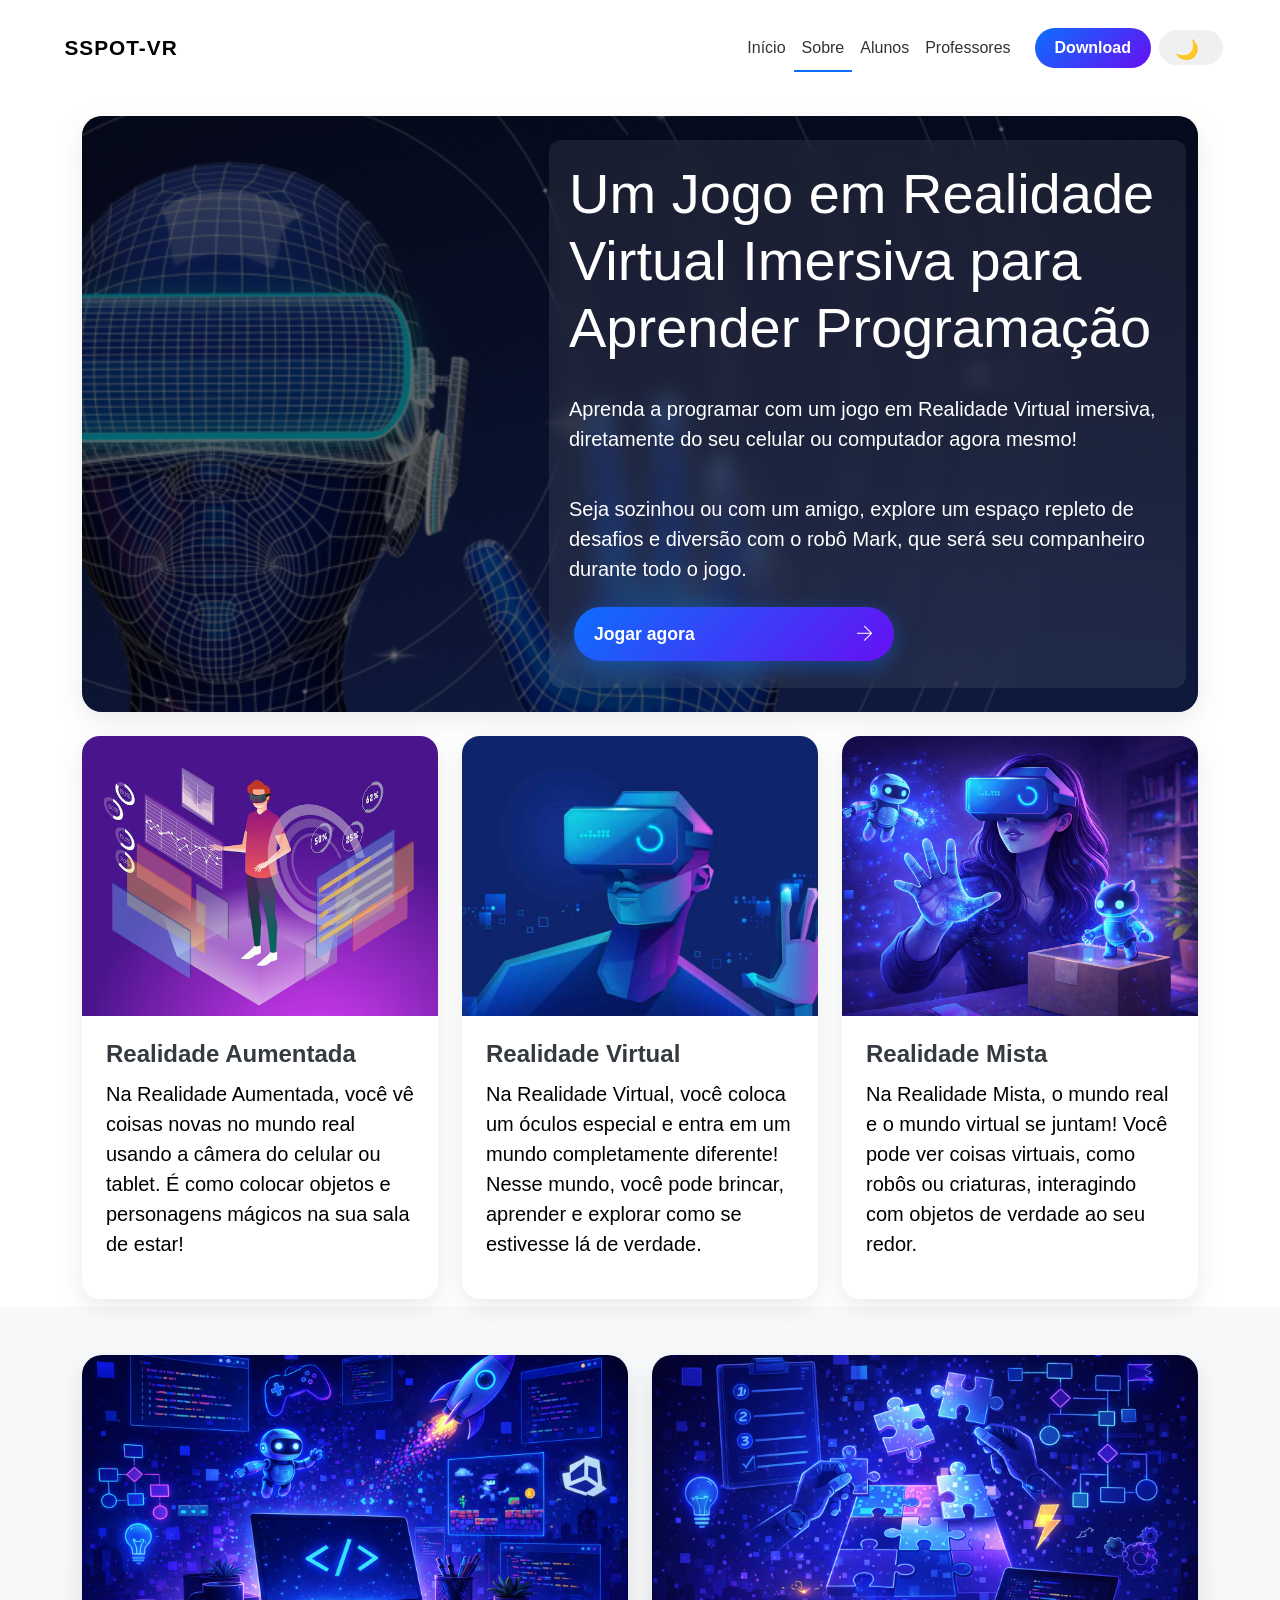
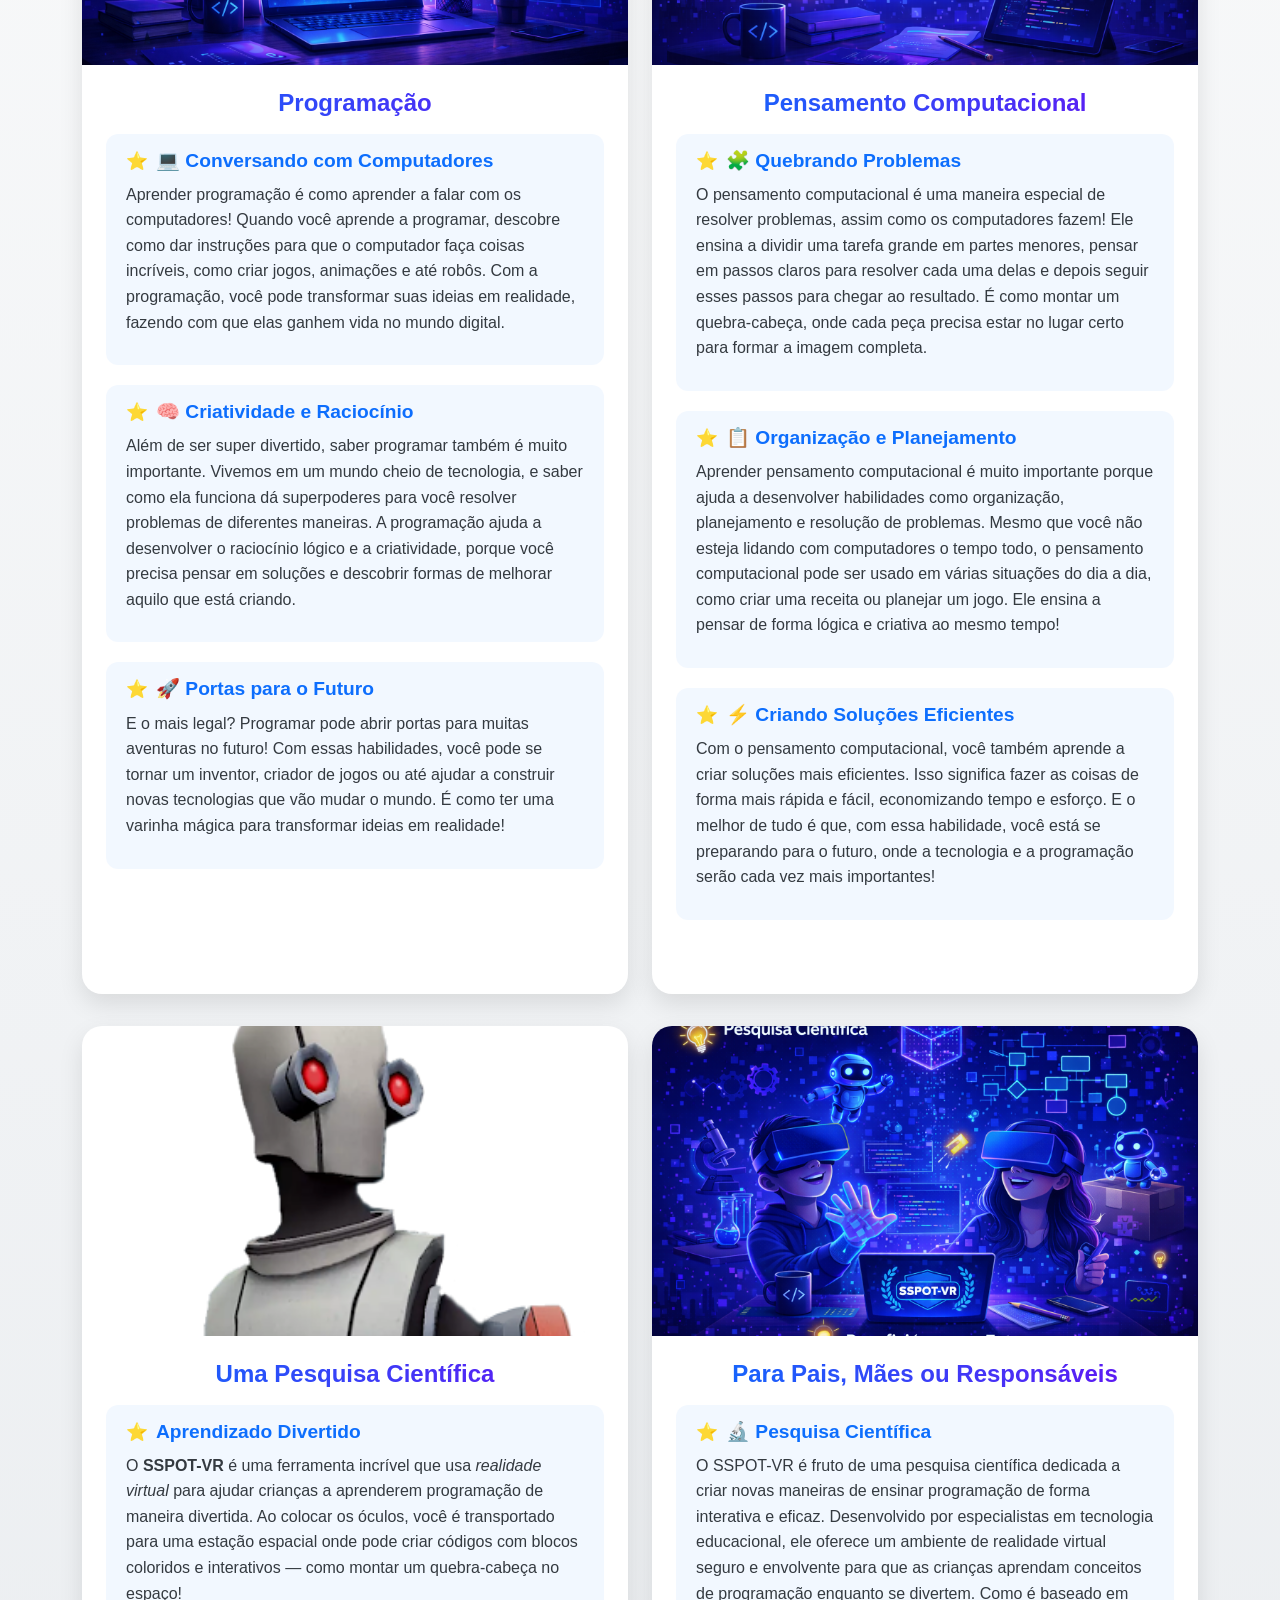
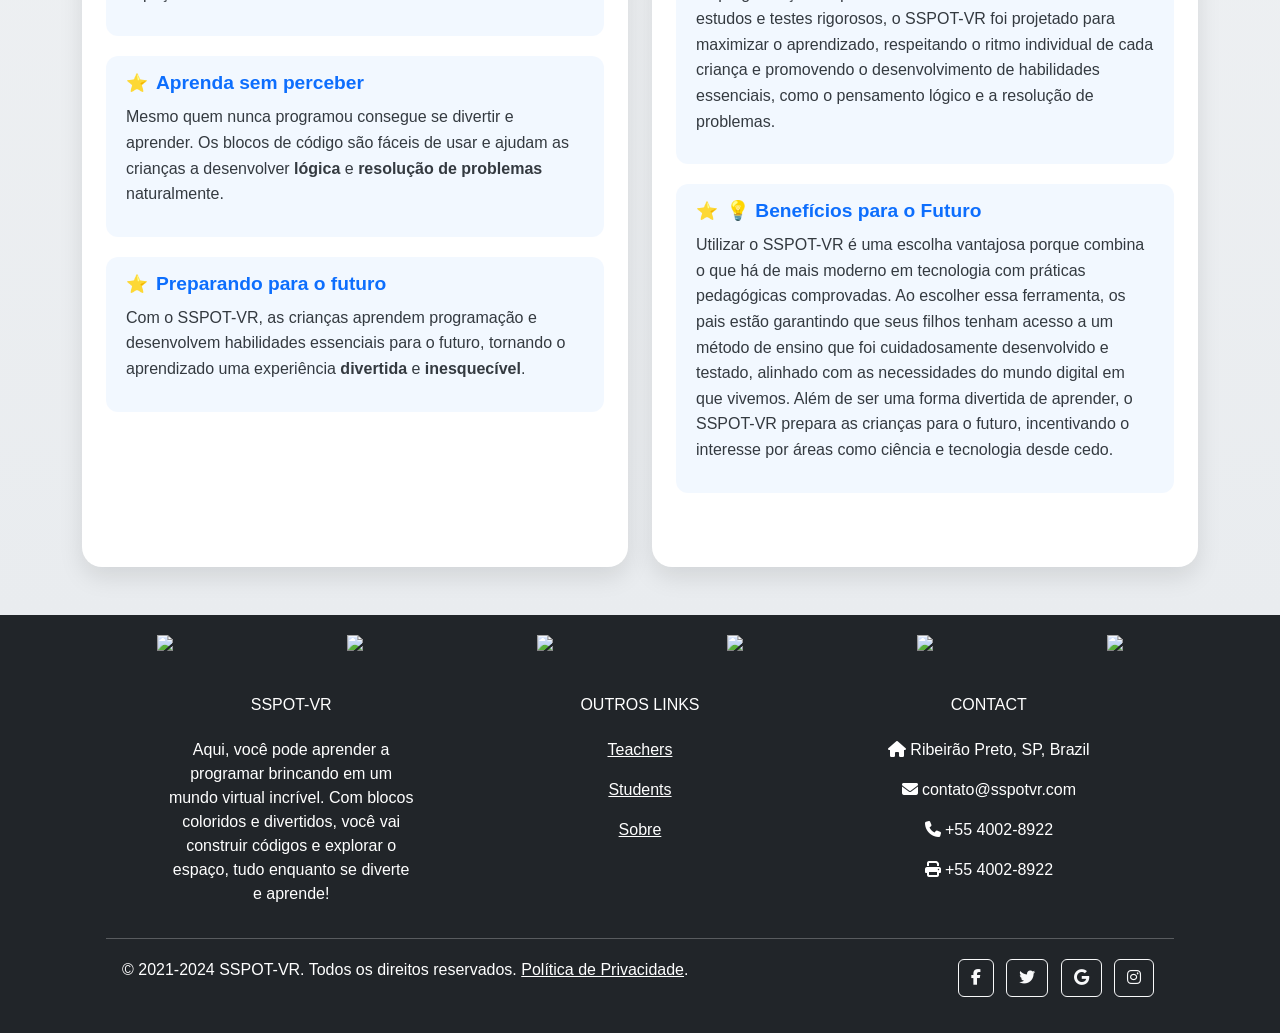
==== pages/about.html @ cae95166 "rota do link sspot" ====
<!doctype html>
<html lang="pt-BR">
  <head>
    <meta charset="UTF-8" />
    <meta name="viewport" content="width=device-width, initial-scale=1.0" />
    <title>Sobre</title>
    <link rel="stylesheet" href="../assets/css/bootstrap.min.css" />
    <!-- Bootstrap CSS -->
    <link rel="stylesheet" href="../assets/css/themify-icons.css" />
    <link rel="stylesheet" href="../assets/css/styles.css" />
    <link
      rel="stylesheet"
      href="https://cdnjs.cloudflare.com/ajax/libs/font-awesome/6.5.0/css/all.min.css"
    />

    <link rel="icon" type="image/x-icon" href="../assets/img/icon.png" />
  </head>

  <body>
    <!-- Navigation -->
    <header>
      <div class="container">
        <nav class="navbar navbar-expand-sm custom-navbar">
          <a href="../index.html" class="navbar-brand ps-2 fw-bold"> SSPOT-VR </a>

          <button
            class="navbar-toggler"
            type="button"
            data-bs-toggle="collapse"
            data-bs-target="#menuItems"
          >
            <span class="navbar-toggler-icon"></span>
          </button>

          <div class="collapse navbar-collapse" id="menuItems">
            <ul class="navbar-nav ms-auto align-items-center">
              <li class="nav-item">
                <a href="../index.html" class="nav-link custom-link active"
                  >Início</a
                >
              </li>

              <li class="nav-item">
                <a href="./about.html" class="nav-link custom-link">Sobre</a>
              </li>

              <li class="nav-item">
                <a href="./students.html" class="nav-link custom-link"
                  >Alunos</a
                >
              </li>

              <li class="nav-item">
                <a href="./teachers.html" class="nav-link custom-link"
                  >Professores</a
                >
              </li>

              <li class="nav-item ms-3">
                <a
                  href="https://drive.google.com/drive/folders/1_qv7LuEIKekw-QxTLRDmBszbj6aTu8xJ"
                  class="btn btn-gradient"
                  >Download</a
                >
              </li>

              <li class="nav-item ms-2 mt-2 mt-sm-0">
                <button id="themeToggleBtn" class="btn-theme">
                  <i class="theme-icon ti ti-moon"></i>
                  <span class="theme-text"></span>
                </button>
              </li>
            </ul>
          </div>
        </nav>
      </div>
    </header>
    <!-- Intro -->
    <section id="intro" class="pt-3 pb-2">
      <div class="container">
        <!-- Play SSPOT-VR -->
        <div class="row">
          <div class="col-12">
            <div class="card card-vr-bg">
              <div class="card-body no-padding">
                <div class="row">
                  <div class="col-5"></div>
                  <div class="col-md-7 col-sm-12 text-bg">
                    <h1 class="card-title title-font">
                      Um Jogo em Realidade Virtual Imersiva para Aprender
                      Programação
                    </h1>
                    <p class="lead-alt pt-4">
                      Aprenda a programar com um jogo em Realidade Virtual
                      imersiva, diretamente do seu celular ou computador agora
                      mesmo!
                    </p>
                    <p class="lead-alt pt-4">
                      Seja sozinhou ou com um amigo, explore um espaço repleto
                      de desafios e diversão com o robô Mark, que será seu
                      companheiro durante todo o jogo.
                    </p>
                    <a href="students.html" class="btn-play">
                      Jogar agora <i class="ti ti-arrow-right"></i>
                    </a>
                  </div>
                </div>
              </div>
            </div>
          </div>
        </div>

        <!-- Realities -->
        <div class="row mt-4">
          <div class="col-md-4 col-sm-12">
            <div class="card h-100 card-tech">
              <img
                src="../assets/img/augmented-reality.png"
                class="card-img-top"
                alt="Realidade Aumentada"
                style="height: 280px"
              />
              <div class="card-body">
                <h4 class="card-title">Realidade Aumentada</h4>
                <p class="lead-alt">
                  Na Realidade Aumentada, você vê coisas novas no mundo real
                  usando a câmera do celular ou tablet. É como colocar objetos e
                  personagens mágicos na sua sala de estar!
                </p>
              </div>
            </div>
          </div>

          <div class="col-md-4 col-sm-12 mt-sm">
            <div class="card h-100 card-tech">
              <img
                src="../assets/img/virtual-reality.jpg"
                class="card-img-top"
                alt="Realidade Virtual"
                style="height: 280px"
              />
              <div class="card-body">
                <h4 class="card-title">Realidade Virtual</h4>
                <p class="lead-alt">
                  Na Realidade Virtual, você coloca um óculos especial e entra
                  em um mundo completamente diferente! Nesse mundo, você pode
                  brincar, aprender e explorar como se estivesse lá de verdade.
                </p>
              </div>
            </div>
          </div>

          <div class="col-md-4 col-sm-12 mt-sm">
            <div class="card h-100 card-tech">
              <img
                src="../assets/img/mixed-reality.png"
                class="card-img-top"
                alt="Realidade Mista"
                style="height: 280px"
              />
              <div class="card-body">
                <h4 class="card-title">Realidade Mista</h4>
                <p class="lead-alt">
                  Na Realidade Mista, o mundo real e o mundo virtual se juntam!
                  Você pode ver coisas virtuais, como robôs ou criaturas,
                  interagindo com objetos de verdade ao seu redor.
                </p>
              </div>
            </div>
          </div>
        </div>
      </div>
    </section>

    <!-- Programming and Computational Thinking -->
    <section id="programming" class="pt-3 pb-5">
      <div class="container">
        <div class="row g-4 mt-2">
          <!-- Programming Card -->
          <div class="col-md-6">
            <div class="card h-100 fade-in">
              <img
                src="../assets/img/programming.png"
                class="card-img-top"
                style="max-height: 310px"
                alt="Programação"
              />
              <div class="card-body">
                <h4 class="card-title text-center">Programação</h4>

                <div class="card-content-section mt-3">
                  <h5>💻 Conversando com Computadores</h5>
                  <p class="lead-alt">
                    Aprender programação é como aprender a falar com os
                    computadores! Quando você aprende a programar, descobre como
                    dar instruções para que o computador faça coisas incríveis,
                    como criar jogos, animações e até robôs. Com a programação,
                    você pode transformar suas ideias em realidade, fazendo com
                    que elas ganhem vida no mundo digital.
                  </p>
                </div>

                <div class="card-content-section mt-3">
                  <h5>🧠 Criatividade e Raciocínio</h5>
                  <p class="lead-alt">
                    Além de ser super divertido, saber programar também é muito
                    importante. Vivemos em um mundo cheio de tecnologia, e saber
                    como ela funciona dá superpoderes para você resolver
                    problemas de diferentes maneiras. A programação ajuda a
                    desenvolver o raciocínio lógico e a criatividade, porque
                    você precisa pensar em soluções e descobrir formas de
                    melhorar aquilo que está criando.
                  </p>
                </div>

                <div class="card-content-section mt-3">
                  <h5>🚀 Portas para o Futuro</h5>
                  <p class="lead-alt">
                    E o mais legal? Programar pode abrir portas para muitas
                    aventuras no futuro! Com essas habilidades, você pode se
                    tornar um inventor, criador de jogos ou até ajudar a
                    construir novas tecnologias que vão mudar o mundo. É como
                    ter uma varinha mágica para transformar ideias em realidade!
                  </p>
                </div>
              </div>
            </div>
          </div>

          <!-- Computational Thinking Card -->
          <div class="col-md-6">
            <div class="card h-100 fade-in">
              <img
                src="../assets/img/computational-thinking.jpg"
                class="card-img-top"
                style="max-height: 310px"
                alt="Pensamento Computacional"
              />
              <div class="card-body">
                <h4 class="card-title text-center">Pensamento Computacional</h4>

                <div class="card-content-section mt-3">
                  <h5>🧩 Quebrando Problemas</h5>
                  <p class="lead-alt">
                    O pensamento computacional é uma maneira especial de
                    resolver problemas, assim como os computadores fazem! Ele
                    ensina a dividir uma tarefa grande em partes menores, pensar
                    em passos claros para resolver cada uma delas e depois
                    seguir esses passos para chegar ao resultado. É como montar
                    um quebra-cabeça, onde cada peça precisa estar no lugar
                    certo para formar a imagem completa.
                  </p>
                </div>

                <div class="card-content-section mt-3">
                  <h5>📋 Organização e Planejamento</h5>
                  <p class="lead-alt">
                    Aprender pensamento computacional é muito importante porque
                    ajuda a desenvolver habilidades como organização,
                    planejamento e resolução de problemas. Mesmo que você não
                    esteja lidando com computadores o tempo todo, o pensamento
                    computacional pode ser usado em várias situações do dia a
                    dia, como criar uma receita ou planejar um jogo. Ele ensina
                    a pensar de forma lógica e criativa ao mesmo tempo!
                  </p>
                </div>

                <div class="card-content-section mt-3">
                  <h5>⚡ Criando Soluções Eficientes</h5>
                  <p class="lead-alt">
                    Com o pensamento computacional, você também aprende a criar
                    soluções mais eficientes. Isso significa fazer as coisas de
                    forma mais rápida e fácil, economizando tempo e esforço. E o
                    melhor de tudo é que, com essa habilidade, você está se
                    preparando para o futuro, onde a tecnologia e a programação
                    serão cada vez mais importantes!
                  </p>
                </div>
              </div>
            </div>
          </div>
        </div>
      </div>

      <div class="container">
        <div class="row g-4 mt-2">
          <!-- SSPOT-VR Research -->
          <div class="col-md-6 col-sm-12">
            <div class="card h-100 fade-in">
              <div class="card-image-center">
                <img
                  src="../assets/img/mark copy.png"
                  alt="Mark"
                  class="card-img-top"
                  style="max-height: 310px"
                />
              </div>
              <div class="card-body">
                <h4 class="card-title text-center">Uma Pesquisa Científica</h4>

                <div class="card-content-section mt-3">
                  <h5>Aprendizado Divertido</h5>
                  <p class="lead-alt">
                    O <strong>SSPOT-VR</strong> é uma ferramenta incrível que
                    usa <em>realidade virtual</em>
                    para ajudar crianças a aprenderem programação de maneira
                    divertida. Ao colocar os óculos, você é transportado para
                    uma estação espacial onde pode criar códigos com blocos
                    coloridos e interativos — como montar um quebra-cabeça no
                    espaço!
                  </p>
                </div>

                <div class="card-content-section mt-3">
                  <h5>Aprenda sem perceber</h5>
                  <p class="lead-alt">
                    Mesmo quem nunca programou consegue se divertir e aprender.
                    Os blocos de código são fáceis de usar e ajudam as crianças
                    a desenvolver
                    <strong>lógica</strong> e
                    <strong>resolução de problemas</strong> naturalmente.
                  </p>
                </div>

                <div class="card-content-section mt-3">
                  <h5>Preparando para o futuro</h5>
                  <p class="lead-alt">
                    Com o SSPOT-VR, as crianças aprendem programação e
                    desenvolvem habilidades essenciais para o futuro, tornando o
                    aprendizado uma experiência <strong>divertida</strong> e
                    <strong>inesquecível</strong>.
                  </p>
                </div>
              </div>
            </div>
          </div>

          <!-- For Parents -->
          <div class="col-md-6 col-sm-12">
            <div class="card h-100 fade-in">
              <div class="card-image-center">
                <img
                  src="../assets/img/students.PNG"
                  alt="Crianças Aprendendo"
                  class="card-img-top"
                  style="max-height: 310px"
                />
              </div>
              <div class="card-body">
                <h4 class="card-title text-center">
                  Para Pais, Mães ou Responsáveis
                </h4>

                <div class="card-content-section mt-3">
                  <h5>🔬 Pesquisa Científica</h5>
                  <p class="lead-alt">
                    O SSPOT-VR é fruto de uma pesquisa científica dedicada a
                    criar novas maneiras de ensinar programação de forma
                    interativa e eficaz. Desenvolvido por especialistas em
                    tecnologia educacional, ele oferece um ambiente de realidade
                    virtual seguro e envolvente para que as crianças aprendam
                    conceitos de programação enquanto se divertem. Como é
                    baseado em estudos e testes rigorosos, o SSPOT-VR foi
                    projetado para maximizar o aprendizado, respeitando o ritmo
                    individual de cada criança e promovendo o desenvolvimento de
                    habilidades essenciais, como o pensamento lógico e a
                    resolução de problemas.
                  </p>
                </div>

                <div class="card-content-section mt-3">
                  <h5>💡 Benefícios para o Futuro</h5>
                  <p class="lead-alt">
                    Utilizar o SSPOT-VR é uma escolha vantajosa porque combina o
                    que há de mais moderno em tecnologia com práticas
                    pedagógicas comprovadas. Ao escolher essa ferramenta, os
                    pais estão garantindo que seus filhos tenham acesso a um
                    método de ensino que foi cuidadosamente desenvolvido e
                    testado, alinhado com as necessidades do mundo digital em
                    que vivemos. Além de ser uma forma divertida de aprender, o
                    SSPOT-VR prepara as crianças para o futuro, incentivando o
                    interesse por áreas como ciência e tecnologia desde cedo.
                  </p>
                </div>
              </div>
            </div>
          </div>
        </div>
      </div>
    </section>
    <!-- Footer -->
    <footer class="bg-dark text-white text-center py-3">
      <div class="container">
        <section class="">
          <div class="row">
            <div class="col-lg-2 col-md-12 mb-4 mb-md-0">
              <div
                class="bg-image hover-overlay ripple shadow-1-strong rounded"
                data-ripple-color="light"
              >
                <img
                  src="https://mdbootstrap.com/img/new/fluid/city/113.jpg"
                  class="w-100"
                />
                <a href="#!">
                  <div
                    class="mask"
                    style="background-color: rgba(251, 251, 251, 0.2)"
                  ></div>
                </a>
              </div>
            </div>
            <div class="col-lg-2 col-md-12 mb-4 mb-md-0">
              <div
                class="bg-image hover-overlay ripple shadow-1-strong rounded"
                data-ripple-color="light"
              >
                <img
                  src="https://mdbootstrap.com/img/new/fluid/city/111.jpg"
                  class="w-100"
                />
                <a href="#!">
                  <div
                    class="mask"
                    style="background-color: rgba(251, 251, 251, 0.2)"
                  ></div>
                </a>
              </div>
            </div>
            <div class="col-lg-2 col-md-12 mb-4 mb-md-0">
              <div
                class="bg-image hover-overlay ripple shadow-1-strong rounded"
                data-ripple-color="light"
              >
                <img
                  src="https://mdbootstrap.com/img/new/fluid/city/112.jpg"
                  class="w-100"
                />
                <a href="#!">
                  <div
                    class="mask"
                    style="background-color: rgba(251, 251, 251, 0.2)"
                  ></div>
                </a>
              </div>
            </div>
            <div class="col-lg-2 col-md-12 mb-4 mb-md-0">
              <div
                class="bg-image hover-overlay ripple shadow-1-strong rounded"
                data-ripple-color="light"
              >
                <img
                  src="https://mdbootstrap.com/img/new/fluid/city/114.jpg"
                  class="w-100"
                />
                <a href="#!">
                  <div
                    class="mask"
                    style="background-color: rgba(251, 251, 251, 0.2)"
                  ></div>
                </a>
              </div>
            </div>
            <div class="col-lg-2 col-md-12 mb-4 mb-md-0">
              <div
                class="bg-image hover-overlay ripple shadow-1-strong rounded"
                data-ripple-color="light"
              >
                <img
                  src="https://mdbootstrap.com/img/new/fluid/city/115.jpg"
                  class="w-100"
                />
                <a href="#!">
                  <div
                    class="mask"
                    style="background-color: rgba(251, 251, 251, 0.2)"
                  ></div>
                </a>
              </div>
            </div>
            <div class="col-lg-2 col-md-12 mb-4 mb-md-0">
              <div
                class="bg-image hover-overlay ripple shadow-1-strong rounded"
                data-ripple-color="light"
              >
                <img
                  src="https://mdbootstrap.com/img/new/fluid/city/116.jpg"
                  class="w-100"
                />
                <a href="#!">
                  <div
                    class="mask"
                    style="background-color: rgba(251, 251, 251, 0.2)"
                  ></div>
                </a>
              </div>
            </div>
          </div>
        </section>
        <div class="p-4 pb-0">
          <!-- Section: Links -->
          <section class="">
            <!--Grid row-->
            <div class="row">
              <!-- Grid column -->
              <div class="col-md-3 col-lg-3 col-xl-3 mx-auto mt-3">
                <h6 class="text-uppercase mb-4 font-weight-bold">SSPOT-VR</h6>
                <p>
                  Aqui, você pode aprender a programar brincando em um mundo
                  virtual incrível. Com blocos coloridos e divertidos, você vai
                  construir códigos e explorar o espaço, tudo enquanto se
                  diverte e aprende!
                </p>
              </div>
              <!-- Grid column -->

              <hr class="w-100 clearfix d-md-none" />

              <hr class="w-100 clearfix d-md-none" />

              <!-- Grid column -->
              <div class="col-md-3 col-lg-2 col-xl-2 mx-auto mt-3">
                <h6 class="text-uppercase mb-4 font-weight-bold">
                  Outros Links
                </h6>
                <p>
                  <a class="text-white" href="./teachers.html">Teachers</a>
                </p>
                <p>
                  <a class="text-white" href="./students.html">Students</a>
                </p>
                <p>
                  <a class="text-white" href="./about.html">Sobre</a>
                </p>
              </div>

              <!-- Grid column -->
              <hr class="w-100 clearfix d-md-none" />

              <!-- Grid column -->
              <div class="col-md-4 col-lg-3 col-xl-3 mx-auto mt-3">
                <h6 class="text-uppercase mb-4 font-weight-bold">Contact</h6>
                <p>
                  <i class="fas fa-home mr-3"></i> Ribeirão Preto, SP, Brazil
                </p>
                <p><i class="fas fa-envelope mr-3"></i> contato@sspotvr.com</p>
                <p><i class="fas fa-phone mr-3"></i> +55 4002-8922</p>
                <p><i class="fas fa-print mr-3"></i> +55 4002-8922</p>
              </div>
              <!-- Grid column -->
            </div>
            <!--Grid row-->
          </section>
          <!-- Section: Links -->

          <hr class="my-3" />

          <!-- Section: Copyright -->
          <section class="p-3 pt-0">
            <div class="row d-flex align-items-center">
              <!-- Grid column -->
              <div class="col-md-7 col-lg-8 text-center text-md-start">
                <!-- Copyright -->
                <p>
                  &copy; 2021-2024 SSPOT-VR. Todos os direitos reservados.
                  <a href="privacy.html" class="text-white"
                    >Política de Privacidade</a
                  >.
                </p>

                <!-- Copyright -->
              </div>
              <!-- Grid column -->

              <!-- Grid column -->
              <div class="col-md-5 col-lg-4 ml-lg-0 text-center text-md-end">
                <!-- Facebook -->
                <a class="btn btn-outline-light btn-floating m-1" role="button"
                  ><i class="fab fa-facebook-f"></i
                ></a>

                <!-- Twitter -->
                <a class="btn btn-outline-light btn-floating m-1" role="button"
                  ><i class="fab fa-twitter"></i
                ></a>

                <!-- Google -->
                <a class="btn btn-outline-light btn-floating m-1" role="button"
                  ><i class="fab fa-google"></i
                ></a>

                <!-- Instagram -->
                <a class="btn btn-outline-light btn-floating m-1" role="button"
                  ><i class="fab fa-instagram"></i
                ></a>
              </div>
              <!-- Grid column -->
            </div>
          </section>
          <!-- Section: Copyright -->
        </div>
      </div>
    </footer>

    <!-- Bootstrap JS -->
    <script src="../assets/js/bootstrap.bundle.min.js"></script>
    <script src="../assets/js/main.js"></script>
  </body>
</html>
---- assets/css/themify-icons.css ----
@font-face {
	font-family: 'themify';
	src:url('../fonts/themify.eot?-fvbane');
	src:url('../fonts/themify.eot?#iefix-fvbane') format('embedded-opentype'),
		url('../fonts/themify.woff?-fvbane') format('woff'),
		url('../fonts/themify.ttf?-fvbane') format('truetype'),
		url('../fonts/themify.svg?-fvbane#themify') format('svg');
	font-weight: normal;
	font-style: normal;
}

[class^="ti-"], [class*=" ti-"] {
	font-family: 'themify';
	speak: none;
	font-style: normal;
	font-weight: normal;
	font-variant: normal;
	text-transform: none;
	line-height: 1;

	/* Better Font Rendering =========== */
	-webkit-font-smoothing: antialiased;
	-moz-osx-font-smoothing: grayscale;
}

.ti-wand:before {
	content: "\e600";
}
.ti-volume:before {
	content: "\e601";
}
.ti-user:before {
	content: "\e602";
}
.ti-unlock:before {
	content: "\e603";
}
.ti-unlink:before {
	content: "\e604";
}
.ti-trash:before {
	content: "\e605";
}
.ti-thought:before {
	content: "\e606";
}
.ti-target:before {
	content: "\e607";
}
.ti-tag:before {
	content: "\e608";
}
.ti-tablet:before {
	content: "\e609";
}
.ti-star:before {
	content: "\e60a";
}
.ti-spray:before {
	content: "\e60b";
}
.ti-signal:before {
	content: "\e60c";
}
.ti-shopping-cart:before {
	content: "\e60d";
}
.ti-shopping-cart-full:before {
	content: "\e60e";
}
.ti-settings:before {
	content: "\e60f";
}
.ti-search:before {
	content: "\e610";
}
.ti-zoom-in:before {
	content: "\e611";
}
.ti-zoom-out:before {
	content: "\e612";
}
.ti-cut:before {
	content: "\e613";
}
.ti-ruler:before {
	content: "\e614";
}
.ti-ruler-pencil:before {
	content: "\e615";
}
.ti-ruler-alt:before {
	content: "\e616";
}
.ti-bookmark:before {
	content: "\e617";
}
.ti-bookmark-alt:before {
	content: "\e618";
}
.ti-reload:before {
	content: "\e619";
}
.ti-plus:before {
	content: "\e61a";
}
.ti-pin:before {
	content: "\e61b";
}
.ti-pencil:before {
	content: "\e61c";
}
.ti-pencil-alt:before {
	content: "\e61d";
}
.ti-paint-roller:before {
	content: "\e61e";
}
.ti-paint-bucket:before {
	content: "\e61f";
}
.ti-na:before {
	content: "\e620";
}
.ti-mobile:before {
	content: "\e621";
}
.ti-minus:before {
	content: "\e622";
}
.ti-medall:before {
	content: "\e623";
}
.ti-medall-alt:before {
	content: "\e624";
}
.ti-marker:before {
	content: "\e625";
}
.ti-marker-alt:before {
	content: "\e626";
}
.ti-arrow-up:before {
	content: "\e627";
}
.ti-arrow-right:before {
	content: "\e628";
}
.ti-arrow-left:before {
	content: "\e629";
}
.ti-arrow-down:before {
	content: "\e62a";
}
.ti-lock:before {
	content: "\e62b";
}
.ti-location-arrow:before {
	content: "\e62c";
}
.ti-link:before {
	content: "\e62d";
}
.ti-layout:before {
	content: "\e62e";
}
.ti-layers:before {
	content: "\e62f";
}
.ti-layers-alt:before {
	content: "\e630";
}
.ti-key:before {
	content: "\e631";
}
.ti-import:before {
	content: "\e632";
}
.ti-image:before {
	content: "\e633";
}
.ti-heart:before {
	content: "\e634";
}
.ti-heart-broken:before {
	content: "\e635";
}
.ti-hand-stop:before {
	content: "\e636";
}
.ti-hand-open:before {
	content: "\e637";
}
.ti-hand-drag:before {
	content: "\e638";
}
.ti-folder:before {
	content: "\e639";
}
.ti-flag:before {
	content: "\e63a";
}
.ti-flag-alt:before {
	content: "\e63b";
}
.ti-flag-alt-2:before {
	content: "\e63c";
}
.ti-eye:before {
	content: "\e63d";
}
.ti-export:before {
	content: "\e63e";
}
.ti-exchange-vertical:before {
	content: "\e63f";
}
.ti-desktop:before {
	content: "\e640";
}
.ti-cup:before {
	content: "\e641";
}
.ti-crown:before {
	content: "\e642";
}
.ti-comments:before {
	content: "\e643";
}
.ti-comment:before {
	content: "\e644";
}
.ti-comment-alt:before {
	content: "\e645";
}
.ti-close:before {
	content: "\e646";
}
.ti-clip:before {
	content: "\e647";
}
.ti-angle-up:before {
	content: "\e648";
}
.ti-angle-right:before {
	content: "\e649";
}
.ti-angle-left:before {
	content: "\e64a";
}
.ti-angle-down:before {
	content: "\e64b";
}
.ti-check:before {
	content: "\e64c";
}
.ti-check-box:before {
	content: "\e64d";
}
.ti-camera:before {
	content: "\e64e";
}
.ti-announcement:before {
	content: "\e64f";
}
.ti-brush:before {
	content: "\e650";
}
.ti-briefcase:before {
	content: "\e651";
}
.ti-bolt:before {
	content: "\e652";
}
.ti-bolt-alt:before {
	content: "\e653";
}
.ti-blackboard:before {
	content: "\e654";
}
.ti-bag:before {
	content: "\e655";
}
.ti-move:before {
	content: "\e656";
}
.ti-arrows-vertical:before {
	content: "\e657";
}
.ti-arrows-horizontal:before {
	content: "\e658";
}
.ti-fullscreen:before {
	content: "\e659";
}
.ti-arrow-top-right:before {
	content: "\e65a";
}
.ti-arrow-top-left:before {
	content: "\e65b";
}
.ti-arrow-circle-up:before {
	content: "\e65c";
}
.ti-arrow-circle-right:before {
	content: "\e65d";
}
.ti-arrow-circle-left:before {
	content: "\e65e";
}
.ti-arrow-circle-down:before {
	content: "\e65f";
}
.ti-angle-double-up:before {
	content: "\e660";
}
.ti-angle-double-right:before {
	content: "\e661";
}
.ti-angle-double-left:before {
	content: "\e662";
}
.ti-angle-double-down:before {
	content: "\e663";
}
.ti-zip:before {
	content: "\e664";
}
.ti-world:before {
	content: "\e665";
}
.ti-wheelchair:before {
	content: "\e666";
}
.ti-view-list:before {
	content: "\e667";
}
.ti-view-list-alt:before {
	content: "\e668";
}
.ti-view-grid:before {
	content: "\e669";
}
.ti-uppercase:before {
	content: "\e66a";
}
.ti-upload:before {
	content: "\e66b";
}
.ti-underline:before {
	content: "\e66c";
}
.ti-truck:before {
	content: "\e66d";
}
.ti-timer:before {
	content: "\e66e";
}
.ti-ticket:before {
	content: "\e66f";
}
.ti-thumb-up:before {
	content: "\e670";
}
.ti-thumb-down:before {
	content: "\e671";
}
.ti-text:before {
	content: "\e672";
}
.ti-stats-up:before {
	content: "\e673";
}
.ti-stats-down:before {
	content: "\e674";
}
.ti-split-v:before {
	content: "\e675";
}
.ti-split-h:before {
	content: "\e676";
}
.ti-smallcap:before {
	content: "\e677";
}
.ti-shine:before {
	content: "\e678";
}
.ti-shift-right:before {
	content: "\e679";
}
.ti-shift-left:before {
	content: "\e67a";
}
.ti-shield:before {
	content: "\e67b";
}
.ti-notepad:before {
	content: "\e67c";
}
.ti-server:before {
	content: "\e67d";
}
.ti-quote-right:before {
	content: "\e67e";
}
.ti-quote-left:before {
	content: "\e67f";
}
.ti-pulse:before {
	content: "\e680";
}
.ti-printer:before {
	content: "\e681";
}
.ti-power-off:before {
	content: "\e682";
}
.ti-plug:before {
	content: "\e683";
}
.ti-pie-chart:before {
	content: "\e684";
}
.ti-paragraph:before {
	content: "\e685";
}
.ti-panel:before {
	content: "\e686";
}
.ti-package:before {
	content: "\e687";
}
.ti-music:before {
	content: "\e688";
}
.ti-music-alt:before {
	content: "\e689";
}
.ti-mouse:before {
	content: "\e68a";
}
.ti-mouse-alt:before {
	content: "\e68b";
}
.ti-money:before {
	content: "\e68c";
}
.ti-microphone:before {
	content: "\e68d";
}
.ti-menu:before {
	content: "\e68e";
}
.ti-menu-alt:before {
	content: "\e68f";
}
.ti-map:before {
	content: "\e690";
}
.ti-map-alt:before {
	content: "\e691";
}
.ti-loop:before {
	content: "\e692";
}
.ti-location-pin:before {
	content: "\e693";
}
.ti-list:before {
	content: "\e694";
}
.ti-light-bulb:before {
	content: "\e695";
}
.ti-Italic:before {
	content: "\e696";
}
.ti-info:before {
	content: "\e697";
}
.ti-infinite:before {
	content: "\e698";
}
.ti-id-badge:before {
	content: "\e699";
}
.ti-hummer:before {
	content: "\e69a";
}
.ti-home:before {
	content: "\e69b";
}
.ti-help:before {
	content: "\e69c";
}
.ti-headphone:before {
	content: "\e69d";
}
.ti-harddrives:before {
	content: "\e69e";
}
.ti-harddrive:before {
	content: "\e69f";
}
.ti-gift:before {
	content: "\e6a0";
}
.ti-game:before {
	content: "\e6a1";
}
.ti-filter:before {
	content: "\e6a2";
}
.ti-files:before {
	content: "\e6a3";
}
.ti-file:before {
	content: "\e6a4";
}
.ti-eraser:before {
	content: "\e6a5";
}
.ti-envelope:before {
	content: "\e6a6";
}
.ti-download:before {
	content: "\e6a7";
}
.ti-direction:before {
	content: "\e6a8";
}
.ti-direction-alt:before {
	content: "\e6a9";
}
.ti-dashboard:before {
	content: "\e6aa";
}
.ti-control-stop:before {
	content: "\e6ab";
}
.ti-control-shuffle:before {
	content: "\e6ac";
}
.ti-control-play:before {
	content: "\e6ad";
}
.ti-control-pause:before {
	content: "\e6ae";
}
.ti-control-forward:before {
	content: "\e6af";
}
.ti-control-backward:before {
	content: "\e6b0";
}
.ti-cloud:before {
	content: "\e6b1";
}
.ti-cloud-up:before {
	content: "\e6b2";
}
.ti-cloud-down:before {
	content: "\e6b3";
}
.ti-clipboard:before {
	content: "\e6b4";
}
.ti-car:before {
	content: "\e6b5";
}
.ti-calendar:before {
	content: "\e6b6";
}
.ti-book:before {
	content: "\e6b7";
}
.ti-bell:before {
	content: "\e6b8";
}
.ti-basketball:before {
	content: "\e6b9";
}
.ti-bar-chart:before {
	content: "\e6ba";
}
.ti-bar-chart-alt:before {
	content: "\e6bb";
}
.ti-back-right:before {
	content: "\e6bc";
}
.ti-back-left:before {
	content: "\e6bd";
}
.ti-arrows-corner:before {
	content: "\e6be";
}
.ti-archive:before {
	content: "\e6bf";
}
.ti-anchor:before {
	content: "\e6c0";
}
.ti-align-right:before {
	content: "\e6c1";
}
.ti-align-left:before {
	content: "\e6c2";
}
.ti-align-justify:before {
	content: "\e6c3";
}
.ti-align-center:before {
	content: "\e6c4";
}
.ti-alert:before {
	content: "\e6c5";
}
.ti-alarm-clock:before {
	content: "\e6c6";
}
.ti-agenda:before {
	content: "\e6c7";
}
.ti-write:before {
	content: "\e6c8";
}
.ti-window:before {
	content: "\e6c9";
}
.ti-widgetized:before {
	content: "\e6ca";
}
.ti-widget:before {
	content: "\e6cb";
}
.ti-widget-alt:before {
	content: "\e6cc";
}
.ti-wallet:before {
	content: "\e6cd";
}
.ti-video-clapper:before {
	content: "\e6ce";
}
.ti-video-camera:before {
	content: "\e6cf";
}
.ti-vector:before {
	content: "\e6d0";
}
.ti-themify-logo:before {
	content: "\e6d1";
}
.ti-themify-favicon:before {
	content: "\e6d2";
}
.ti-themify-favicon-alt:before {
	content: "\e6d3";
}
.ti-support:before {
	content: "\e6d4";
}
.ti-stamp:before {
	content: "\e6d5";
}
.ti-split-v-alt:before {
	content: "\e6d6";
}
.ti-slice:before {
	content: "\e6d7";
}
.ti-shortcode:before {
	content: "\e6d8";
}
.ti-shift-right-alt:before {
	content: "\e6d9";
}
.ti-shift-left-alt:before {
	content: "\e6da";
}
.ti-ruler-alt-2:before {
	content: "\e6db";
}
.ti-receipt:before {
	content: "\e6dc";
}
.ti-pin2:before {
	content: "\e6dd";
}
.ti-pin-alt:before {
	content: "\e6de";
}
.ti-pencil-alt2:before {
	content: "\e6df";
}
.ti-palette:before {
	content: "\e6e0";
}
.ti-more:before {
	content: "\e6e1";
}
.ti-more-alt:before {
	content: "\e6e2";
}
.ti-microphone-alt:before {
	content: "\e6e3";
}
.ti-magnet:before {
	content: "\e6e4";
}
.ti-line-double:before {
	content: "\e6e5";
}
.ti-line-dotted:before {
	content: "\e6e6";
}
.ti-line-dashed:before {
	content: "\e6e7";
}
.ti-layout-width-full:before {
	content: "\e6e8";
}
.ti-layout-width-default:before {
	content: "\e6e9";
}
.ti-layout-width-default-alt:before {
	content: "\e6ea";
}
.ti-layout-tab:before {
	content: "\e6eb";
}
.ti-layout-tab-window:before {
	content: "\e6ec";
}
.ti-layout-tab-v:before {
	content: "\e6ed";
}
.ti-layout-tab-min:before {
	content: "\e6ee";
}
.ti-layout-slider:before {
	content: "\e6ef";
}
.ti-layout-slider-alt:before {
	content: "\e6f0";
}
.ti-layout-sidebar-right:before {
	content: "\e6f1";
}
.ti-layout-sidebar-none:before {
	content: "\e6f2";
}
.ti-layout-sidebar-left:before {
	content: "\e6f3";
}
.ti-layout-placeholder:before {
	content: "\e6f4";
}
.ti-layout-menu:before {
	content: "\e6f5";
}
.ti-layout-menu-v:before {
	content: "\e6f6";
}
.ti-layout-menu-separated:before {
	content: "\e6f7";
}
.ti-layout-menu-full:before {
	content: "\e6f8";
}
.ti-layout-media-right-alt:before {
	content: "\e6f9";
}
.ti-layout-media-right:before {
	content: "\e6fa";
}
.ti-layout-media-overlay:before {
	content: "\e6fb";
}
.ti-layout-media-overlay-alt:before {
	content: "\e6fc";
}
.ti-layout-media-overlay-alt-2:before {
	content: "\e6fd";
}
.ti-layout-media-left-alt:before {
	content: "\e6fe";
}
.ti-layout-media-left:before {
	content: "\e6ff";
}
.ti-layout-media-center-alt:before {
	content: "\e700";
}
.ti-layout-media-center:before {
	content: "\e701";
}
.ti-layout-list-thumb:before {
	content: "\e702";
}
.ti-layout-list-thumb-alt:before {
	content: "\e703";
}
.ti-layout-list-post:before {
	content: "\e704";
}
.ti-layout-list-large-image:before {
	content: "\e705";
}
.ti-layout-line-solid:before {
	content: "\e706";
}
.ti-layout-grid4:before {
	content: "\e707";
}
.ti-layout-grid3:before {
	content: "\e708";
}
.ti-layout-grid2:before {
	content: "\e709";
}
.ti-layout-grid2-thumb:before {
	content: "\e70a";
}
.ti-layout-cta-right:before {
	content: "\e70b";
}
.ti-layout-cta-left:before {
	content: "\e70c";
}
.ti-layout-cta-center:before {
	content: "\e70d";
}
.ti-layout-cta-btn-right:before {
	content: "\e70e";
}
.ti-layout-cta-btn-left:before {
	content: "\e70f";
}
.ti-layout-column4:before {
	content: "\e710";
}
.ti-layout-column3:before {
	content: "\e711";
}
.ti-layout-column2:before {
	content: "\e712";
}
.ti-layout-accordion-separated:before {
	content: "\e713";
}
.ti-layout-accordion-merged:before {
	content: "\e714";
}
.ti-layout-accordion-list:before {
	content: "\e715";
}
.ti-ink-pen:before {
	content: "\e716";
}
.ti-info-alt:before {
	content: "\e717";
}
.ti-help-alt:before {
	content: "\e718";
}
.ti-headphone-alt:before {
	content: "\e719";
}
.ti-hand-point-up:before {
	content: "\e71a";
}
.ti-hand-point-right:before {
	content: "\e71b";
}
.ti-hand-point-left:before {
	content: "\e71c";
}
.ti-hand-point-down:before {
	content: "\e71d";
}
.ti-gallery:before {
	content: "\e71e";
}
.ti-face-smile:before {
	content: "\e71f";
}
.ti-face-sad:before {
	content: "\e720";
}
.ti-credit-card:before {
	content: "\e721";
}
.ti-control-skip-forward:before {
	content: "\e722";
}
.ti-control-skip-backward:before {
	content: "\e723";
}
.ti-control-record:before {
	content: "\e724";
}
.ti-control-eject:before {
	content: "\e725";
}
.ti-comments-smiley:before {
	content: "\e726";
}
.ti-brush-alt:before {
	content: "\e727";
}
.ti-youtube:before {
	content: "\e728";
}
.ti-vimeo:before {
	content: "\e729";
}
.ti-twitter:before {
	content: "\e72a";
}
.ti-time:before {
	content: "\e72b";
}
.ti-tumblr:before {
	content: "\e72c";
}
.ti-skype:before {
	content: "\e72d";
}
.ti-share:before {
	content: "\e72e";
}
.ti-share-alt:before {
	content: "\e72f";
}
.ti-rocket:before {
	content: "\e730";
}
.ti-pinterest:before {
	content: "\e731";
}
.ti-new-window:before {
	content: "\e732";
}
.ti-microsoft:before {
	content: "\e733";
}
.ti-list-ol:before {
	content: "\e734";
}
.ti-linkedin:before {
	content: "\e735";
}
.ti-layout-sidebar-2:before {
	content: "\e736";
}
.ti-layout-grid4-alt:before {
	content: "\e737";
}
.ti-layout-grid3-alt:before {
	content: "\e738";
}
.ti-layout-grid2-alt:before {
	content: "\e739";
}
.ti-layout-column4-alt:before {
	content: "\e73a";
}
.ti-layout-column3-alt:before {
	content: "\e73b";
}
.ti-layout-column2-alt:before {
	content: "\e73c";
}
.ti-instagram:before {
	content: "\e73d";
}
.ti-google:before {
	content: "\e73e";
}
.ti-github:before {
	content: "\e73f";
}
.ti-flickr:before {
	content: "\e740";
}
.ti-facebook:before {
	content: "\e741";
}
.ti-dropbox:before {
	content: "\e742";
}
.ti-dribbble:before {
	content: "\e743";
}
.ti-apple:before {
	content: "\e744";
}
.ti-android:before {
	content: "\e745";
}
.ti-save:before {
	content: "\e746";
}
.ti-save-alt:before {
	content: "\e747";
}
.ti-yahoo:before {
	content: "\e748";
}
.ti-wordpress:before {
	content: "\e749";
}
.ti-vimeo-alt:before {
	content: "\e74a";
}
.ti-twitter-alt:before {
	content: "\e74b";
}
.ti-tumblr-alt:before {
	content: "\e74c";
}
.ti-trello:before {
	content: "\e74d";
}
.ti-stack-overflow:before {
	content: "\e74e";
}
.ti-soundcloud:before {
	content: "\e74f";
}
.ti-sharethis:before {
	content: "\e750";
}
.ti-sharethis-alt:before {
	content: "\e751";
}
.ti-reddit:before {
	content: "\e752";
}
.ti-pinterest-alt:before {
	content: "\e753";
}
.ti-microsoft-alt:before {
	content: "\e754";
}
.ti-linux:before {
	content: "\e755";
}
.ti-jsfiddle:before {
	content: "\e756";
}
.ti-joomla:before {
	content: "\e757";
}
.ti-html5:before {
	content: "\e758";
}
.ti-flickr-alt:before {
	content: "\e759";
}
.ti-email:before {
	content: "\e75a";
}
.ti-drupal:before {
	content: "\e75b";
}
.ti-dropbox-alt:before {
	content: "\e75c";
}
.ti-css3:before {
	content: "\e75d";
}
.ti-rss:before {
	content: "\e75e";
}
.ti-rss-alt:before {
	content: "\e75f";
}
---- assets/css/styles.css ----
/* ============================
   RESET E CONFIGURAÇÕES GERAIS
============================ */
html, body {
  width: 100%;
  height: 100%;
  font-family: 'Poppins', sans-serif;
  margin: 0;
  padding: 0;
}
body {
  padding-top: 100px;
}
/* ============================
   nav bar customizada
============================ */
/* NAVBAR BASE */
.active-link {
  color: #0d6efd !important;
}

.active-link::after {
  width: 100% !important;
}
.custom-navbar {
  position: fixed;
  top: 15px;
  left: 50%;
  transform: translateX(-50%);
  width: 95%;
  z-index: 999;

  border-radius: 15px;
  padding: 12px 25px;

  backdrop-filter: blur(12px);
  background: rgba(255, 255, 255, 0.7);
  transition: all 0.4s ease;
}

/* quando rola */
.custom-navbar.scrolled {
  top: 5px;
  padding: 8px 20px;
  width: 92%;
  box-shadow: 0 10px 30px rgba(0,0,0,0.15);
}

/* dark */
body.dark-theme .custom-navbar {
  background: rgba(30, 30, 30, 0.85);
}

/* DARK MODE */
body.dark-theme .custom-navbar {
  background: rgba(30, 30, 30, 0.8);
  box-shadow: 0 8px 25px rgba(0,0,0,0.4);
}

/* LINKS */
.custom-link {
  position: relative;
  font-weight: 500;
  color: #333 !important;
  transition: all 0.3s ease;
}

/* underline animado */
.custom-link::after {
  content: "";
  position: absolute;
  width: 0%;
  height: 2px;
  bottom: -4px;
  left: 0;
  background: #0d6efd;
  transition: width 0.3s ease;
}

.custom-link:hover::after {
  width: 100%;
}

.custom-link:hover {
  color: #0d6efd !important;
}

/* DARK MODE LINKS */
body.dark-theme .custom-link {
  color: #f5f5f5 !important;
}

body.dark-theme .custom-link:hover {
  color: #ffd700 !important;
}

body.dark-theme .custom-link::after {
  background: #ffd700;
}
/* BOTÃO GRADIENTE */
.btn-gradient {
  background: linear-gradient(135deg, #0d6efd, #6610f2);
  color: #fff;
  border-radius: 50px;
  padding: 8px 20px;
  font-weight: 600;
  border: none;
  transition: all 0.3s ease;
}

.btn-gradient:hover {
  transform: scale(1.05);
  box-shadow: 0 5px 20px rgba(13,110,253,0.4);
  color: #fff;
}

body.dark-theme .btn-gradient{
  background: linear-gradient(135deg, #ffd700, #ff9800);
  color: black;
}
body.dark-theme .btn-gradient:hover{
  box-shadow: 0 5px 5px rgba(255, 193, 7, 0.7)
}

/* LOGO */
.navbar-brand {
  font-size: 1.3rem;
  letter-spacing: 1px;
}

.card {
  box-shadow: rgba(149, 157, 165, 0.2) 0px 8px 24px;
  border: none !important;
}

.card-body {
  padding: 1.5rem !important;
}

.btn-light {
  box-shadow: rgba(0, 0, 0, 0.15) 0px 3px 10px;
  border: none !important;
}

/* ============================
   RESPONSIVO
============================ */
/* Desktop */
@media all and (min-width: 569px) {
  .no-padding-bottom { padding-bottom: 0px !important; }
  .no-margin-bottom { margin-bottom: 0px !important; }

  .text-bg {
    backdrop-filter: blur(10px);
    padding: 20px 45px;
    border-radius: 10px;
    max-width: 80%;
    margin: auto;
    position: relative;
    z-index: 2;
  }

  .title-font { font-size: 42pt; }
  .lead-alt { font-size: 1.25rem; }
  .hidden-col { display: none; }
  .displayed-col { display: block; }
}

/* Mobile */
@media all and (max-width: 568px) {
  .mt-sm { margin-top: 1.5rem !important; }

  .text-bg {
    backdrop-filter: blur(10px);
    padding: 20px;
    border-radius: 10px;
    max-width: 100%;
    position: relative;
    z-index: 2;
  }

  .title-font { font-size: 24pt; text-align: center; }
  .lead-alt { font-size: 1.1rem; }
  .hidden-col { display: block; }
  .displayed-col { display: none; }
}

/* ============================
   TRANSIÇÕES GLOBAIS
============================ */
body, .navbar, .card, .btn-theme, a {
  transition: background-color 0.5s ease, color 0.5s ease, transform 0.3s ease;
}

/* ============================
   TEMA ESCURO
============================ */
body.dark-theme {
  background-color: #121212 !important;
  color: #f5f5f5 !important;
}

body.dark-theme .navbar,
body.dark-theme .container.bg-light {
  background-color: #1e1e1e !important;
}

body.dark-theme .navbar .nav-link,
body.dark-theme .navbar .navbar-brand {
  color: #ffffff !important;
}

/* ============================
   BOTÃO DE TEMA
============================ */
.btn-theme {
  display: flex;
  align-items: center;
  gap: 0.5rem;
  padding: 0.5rem 1rem;
  border-radius: 50px;
  font-weight: 600;
  border: none;
  cursor: pointer;
  overflow: hidden;
  position: relative;
}

.btn-theme .theme-icon {
  font-size: 1.2rem;
  display: inline-block;
  transition: transform 0.5s ease, color 0.5s ease, filter 0.5s ease;
}

.btn-theme .theme-text {
  display: inline-block;
  transition: transform 0.4s ease, opacity 0.4s ease;
}

.btn-theme:hover {
  transform: scale(1.1);
}
body:not(.dark-theme) .btn-theme {
  background: #f0f0f0;
  color: #121212;
}
body:not(.dark-theme) .btn-theme:hover { background: #ddd; }
body:not(.dark-theme) .btn-theme .theme-icon { color: #121212; }
body.dark-theme .btn-theme {
  background: #1e1e1e;
  color: #fff;
}
body.dark-theme .btn-theme:hover { background: #333; }
body.dark-theme .btn-    .theme-icon { color: #ffd700; }

/* ============================
   CARDS - TEMA CLARO
============================ */
.card-student {
  background: #ffffff;
  color: #212529;
}

.card-teacher {
  background: #212529;
  color: #ffffff;
}

/* ============================
   CARDS - TEMA ESCURO (INVERTE)
============================ */
body.dark-theme .card-student {
  background: #1e1e1e;
  color: #f5f5f5;
}

body.dark-theme .card-teacher {
  background: #f5f5f5 !important;
  color: #121212 !important;
}
/* botão do card claro */
body.dark-theme .card-student .btn-light {
  background: #333;
  color: #fff;
}
/* botão do card branco no dark */
body.dark-theme .card-teacher .btn-secondary {
  background: #ddd;
  color: #121212;
  border: none;
}
.card-student,
.card-teacher {
  transition: all 0.3s ease;
}

.card-student:hover,
.card-teacher:hover {
  transform: translateY(-5px);
}
/* ============================
   SEÇÃO COLABORADORES
============================ */
#collabs {
  font-family: 'Poppins', sans-serif;
  background: linear-gradient(180deg, #f8f9fa, #e9ecef);
  padding: 60px 0;
}

body.dark-theme #collabs {
  background: linear-gradient(180deg, #121212);
  color: #f5f5f5;
}

/* ============================
   CARDS DE COLABORADORES
============================ */
.team-card-flip {
  perspective: 1000px;
  border-radius: 15px;
  overflow: hidden;
  position: relative;
  transition: transform 0.3s ease;
}

/* Front e Back */
.team-card-flip .card-front,
.team-card-flip .card-back {
  border-radius: 15px;
  padding: 30px 20px;
  transition: transform 0.8s cubic-bezier(0.4, 0, 0.2, 1), box-shadow 0.6s ease;
  transform-style: preserve-3d;
  color: #343a40; /* Tema claro */
  background: linear-gradient(135deg, #fdfbfb, #ebedee);
  box-shadow: 0 15px 35px rgba(0,0,0,0.1), inset 0 0 10px rgba(0,0,0,0.03);
}

/* Tema escuro */
body.dark-theme .team-card-flip .card-front,
body.dark-theme .team-card-flip .card-back {
  color: #f5f5f5;
  background: linear-gradient(135deg, #2c2c2c, #1e1e1e);
  box-shadow: 0 15px 35px rgba(0,0,0,0.25), inset 0 0 10px rgba(255,255,255,0.02);
}

/* Hover brilho */
.team-card-flip:hover .card-front,
.team-card-flip:hover .card-back {
  box-shadow: 0 25px 50px rgba(0,0,0,0.25), inset 0 0 20px rgba(255,255,255,0.05);
}

/* Flip */
.team-card-flip .card-back {
  position: absolute;
  top: 0;
  left: 0;
  height: 100%;
  width: 100%;
  backface-visibility: hidden;
  transform: rotateY(180deg);
}
.team-card-flip:hover .card-front { transform: rotateY(180deg); }
.team-card-flip:hover .card-back { transform: rotateY(0deg); }

/* ============================
   IMAGEM CIRCULAR
============================ */
.team-img {
  width: 120px;
  height: 120px;
  border-radius: 50%;
  object-fit: cover;
  border: 4px solid transparent;
  background-clip: border-box;
  box-shadow: 0 4px 15px rgba(0,0,0,0.1);
  transition: transform 0.3s ease, box-shadow 0.3s ease;
}
.team-card-flip:hover .team-img {
  transform: scale(1.08);
  box-shadow: 0 0 15px rgba(13,110,253,0.4);
}

/* ============================
   NOMES, SUBTÍTULOS E TEXTOS
============================ */
.team-card-flip h4 {
  font-size: 1.3rem;
  font-weight: 700;
  margin-top: 10px;
  color: #0d6efd; /* gradiente tema claro opcional */
}
body.dark-theme .team-card-flip h4 { color: #ffd700; }

.team-card-flip h5 {
  font-size: 1.05rem;
  font-weight: 600;
  margin: 5px 0;
  color: inherit;
}

/* Parágrafo dentro dos cards (tema claro) */
.team-card-flip p {
  font-size: 0.95rem;
  color: #6c757d; /* Tema claro */
  margin-bottom: 0.5rem;
}

/* Parágrafo no tema escuro — força branco */
body.dark-theme .team-card-flip p {
  color: #f5f5f5 !important;
}
/* ============================
   BADGE FUNÇÃO
============================ */
.role-badge {
  display: inline-block;
  background: #6610f2;
  color: #fff;
  padding: 3px 10px;
  border-radius: 12px;
  font-size: 0.75rem;
  font-weight: 600;
  margin-top: 6px;
}
body.dark-theme .role-badge { background: #0d6efd; }

/* ============================
   EMAIL LINK
============================ */
.email-link {
  display: inline-block;
  margin-top: 12px;
  padding: 6px 12px;
  background-color: #0d6efd;
  color: #fff !important;
  border-radius: 25px;
  font-size: 0.9rem;
  font-weight: 500;
  box-shadow: 0 4px 15px rgba(13,110,253,0.3);
  transition: all 0.3s ease;
  text-decoration: none;
}
.email-link:hover {
  background-color: #0056b3;
  transform: translateY(-2px) scale(1.05);
  box-shadow: 0 6px 20px rgba(0,86,179,0.4);
}

/* ============================
   HOVER GERAL DO CARD
============================ */
.team-card-flip:hover {
  transform: translateY(-5px);
}

/* só aplica em cards normais */
body.dark-theme .card:not(.card-teacher):not(.card-student) {
  background-color: #1e1e1e;
  color: #f5f5f5;
}
/* ============================
       about.html 
============================ */
.card-vr-bg {
  position: relative;
  overflow: hidden;
  border-radius: 20px;

  background: url('../img/vr-background.png') center/cover no-repeat;
  min-height: 400px;

  display: flex;
  align-items: center;
  background-attachment: fixed;
}


/* overlay escuro por cima da imagem */
.card-vr-bg::before {
  content: "";
  position: absolute;
  inset: 0;
  background: rgba(0, 0, 0, 0.55); /* controla a escuridão */
  z-index: 1;
}

/* conteúdo fica acima do overlay */
.card-vr-bg .card-body {
  position: relative;
  z-index: 2;
}

/* texto branco pra contraste */
.card-vr-bg h1,
.card-vr-bg p {
  color: #fff;
}
.text-bg {
  background: rgba(255, 255, 255, 0.08);
  backdrop-filter: blur(10px);
  border-radius: 12px;
  padding: 20px;
}

.btn-play {
  display: inline-flex;
  align-items: center;
  justify-content: space-between; 
  
  width: 320px; 
  max-width: 100%; 
  padding: 14px 20px;
  font-size: 1.1rem;
  font-weight: 600;

  margin-bottom: 10px;

  color: #fff;
  text-decoration: none;

  border-radius: 50px;
  border: none;

  background: linear-gradient(135deg, #0d6efd, #6610f2);
  box-shadow: 0 5px 20px rgba(13,110,253,0.4);

  transition: all 0.3s ease;
  margin: 7px 5px;
}

@media (max-width: 576px) {
  .btn-play {
    width: 100%;
  }
}

/* seta */
.btn-play i{
  transition: transform 0.3s ease;
}

/* hover */
.btn-play:hover {
  transform: translateY(-3px) scale(1.02);
  box-shadow: 0 10px 30px rgba(13,110,253,0.6);
}

/* anima seta */
.btn-play:hover i {
  transform: translateX(6px);
}

/* clique */
.btn-play:active {
  transform: scale(0.97);
}
body.dark-theme .btn-play {
  background: linear-gradient(135deg, #ffd700, #ff9800);
  color: #121212;
  box-shadow: 0 5px 5px rgba(255, 193, 7, 0.5);
}

/* card base */
.card-tech {
  border-radius: 18px;
  overflow: hidden;
  background: #ffffff;
  position: relative;
  transition: all 0.4s ease;
  color: #343a40; /* cor padrão do texto */
  
}

/* imagem */
.card-tech img {
  height: 280px;
  object-fit: cover;
  transition: transform 0.5s ease;
}

/* conteúdo */
.card-tech .card-body {
  padding: 20px;
}

/* título */
.card-tech h4 {
  font-weight: 700;
  margin-bottom: 10px;
  transition: color 0.3s ease;
}

/* texto */
.card-tech p {
  color: black;
  transition: color 0.3s ease;
}

/* hover geral */
.card-tech:hover {
  transform: translateY(-10px) scale(1.02);
  box-shadow: 0 20px 50px rgba(0,0,0,0.15);
}

/* zoom imagem */
.card-tech:hover img {
  transform: scale(1.08);
}

/* borda glow animada */
.card-tech::before {
  content: "";
  position: absolute;
  inset: 0;
  border-radius: 18px;
  padding: 2px;
  mask-composite: exclude;
  opacity: 0;
  transition: opacity 0.4s ease;
}

.card-tech:hover::before {
  opacity: 1;
}
/* modo escuro */
body.dark-theme .card-tech {
  background: #2c2c2c;
  color: #f5f5f5;
}

body.dark-theme .card-tech p {
  color: #dcdcdc;
}

body.dark-theme .card-tech:hover h4,
body.dark-theme .card-tech:hover p {
  color: #ffffff !important;
}

/* ===========================
   SEÇÃO PROGRAMMING STYLISH
   =========================== */
#programming {
  padding-top: 3rem;
  padding-bottom: 2rem;
  font-family: 'Poppins', sans-serif;
  background: linear-gradient(180deg, #f8f9fa, #e9ecef);
}

body.dark-theme #programming {
  background: linear-gradient(180deg, #121212, #1e1e1e);
}

/* Cards */
#programming .card {
  border-radius: 20px;
  overflow: hidden;
  background: #ffffff;
  box-shadow: 0 10px 25px rgba(0,0,0,0.1);
  transition: transform 0.4s ease, box-shadow 0.4s ease;
  color: #343a40;
  margin-bottom: 30px;
}

body.dark-theme #programming .card {
  background: #2c2c2c;
  color: #f5f5f5;
  box-shadow: 0 10px 25px rgba(0,0,0,0.25);
}

/* Imagens */
#programming .card img {
  
  
  object-fit: cover;
  transition: transform 0.5s ease, box-shadow 0.5s ease;
  border-bottom-left-radius: 0;
  border-bottom-right-radius: 0;
}

#programming .card:hover img {
  transform: scale(1.08);
  box-shadow: 0 8px 25px rgba(0,0,0,0.2);
}

/* Card Body */
#programming .card-body {
  padding: 25px;
}

/* Título */
#programming .card-title {
  font-size: 1.5rem;
  font-weight: 700;
  text-align: center;
  margin-bottom: 15px;
  background: linear-gradient(90deg, #0d6efd, #6610f2);
  -webkit-background-clip: text;
  -webkit-text-fill-color: transparent;
  transition: color 0.3s ease;
}

body.dark-theme #programming .card-title {
  -webkit-text-fill-color: #ffffff;
}

/* Parágrafo */
#programming .lead-alt {
  font-size: 1rem;
  line-height: 1.6;
  margin-bottom: 15px;
  color: #000000;
  transition: color 0.3s ease;
}

body.dark-theme #programming .lead-alt {
  color: #ffffff;
}

/* Hover do card */
#programming .card:hover {
  transform: translateY(-10px) scale(1.02);
  box-shadow: 0 20px 50px rgba(0,0,0,0.25);
}

/* Botão interno estilizado */
#programming .btn-light {
  display: inline-flex;
  align-items: center;
  gap: 0.5rem;
  font-weight: 600;
  border-radius: 50px;
  padding: 12px 25px;
  font-size: 1.1rem;
  background: linear-gradient(135deg, #0d6efd, #6610f2);
  color: #000000;
  border: none;
  transition: all 0.4s ease;
  text-decoration: none;
}

#programming .btn-light i {
  transition: transform 0.3s ease;
}

#programming .btn-light:hover {
  background: linear-gradient(135deg, #6610f2, #0d6efd);
  transform: translateY(-3px) scale(1.05);
}

#programming .btn-light:hover i {
  transform: translateX(5px);
}

/* Responsividade */
@media (max-width: 768px) {
  #programming .card {
    margin-bottom: 25px;
  }
}


/* Seções internas do card */
#programming .card-content-section {
  margin-bottom: 20px;
  padding: 15px 20px;
  background: rgba(13,110,253,0.05);
  border-radius: 12px;
  transition: background 0.3s ease;
}

#programming .card-content-section:hover {
  background: rgba(13,110,253,0.15);
}

#programming .card-content-section h5 {
  font-size: 1.2rem;
  font-weight: 600;
  color: #0d6efd;
  margin-bottom: 10px;
}

body.dark-theme #programming .card-content-section {
  background: rgba(255, 215, 0, 0.05);
}

body.dark-theme #programming .card-content-section:hover {
  background: rgba(32, 28, 1, 0.15);
}

body.dark-theme #programming .card-content-section h5 {
  color: #ffd700;
}

#programming .lead-alt {
  font-size: 1rem;
  line-height: 1.6;
  color: #343a40;
}

body.dark-theme #programming .lead-alt {
  color: #f5f5f5;
}
#programming .card-content-section h5::before {
  content: "⭐";
  margin-right: 8px;
  font-size: 1.1rem;
}
body.dark-theme #programming .card-content-section h5::before {
  content: "🚀";
}
.fade-in {
  opacity: 0;
  transform: translateY(20px);
  transition: opacity 0.8s ease-out, transform 0.8s ease-out;
}

.fade-in.visible {
  opacity: 1;
  transform: translateY(0);
}
@media (max-width: 576px) {
  #programming .card-content-section {
    padding: 10px 15px;
  }
  #programming .card-title {
    font-size: 1.3rem;
  }
}
.pai-mae{
    width: 50%;      

  object-fit: contain;   
  border-radius: 12px 12px 0 0; 
  display: block;
  margin: 0 auto;

  padding: 5px 0;  
}
.mark-img  {
  width: 30%;      

  object-fit: contain;   
  border-radius: 12px 12px 0 0; 
  display: block;
  margin: 0 auto;

  padding: 5px 0;           
}


/* students */
/* Seção de avaliação */
.evaluation-section {
  padding: 60px 0;
}

.alert-evaluation {
  background: linear-gradient(135deg, #00c6ff, #0072ff);
  color: #fff;
  border-radius: 20px;
  padding: 40px 30px;
  box-shadow: 0 10px 30px rgba(0,0,0,0.2);
  transition: all 0.3s ease;
}

.alert-evaluation h1 {
  font-size: 2rem;
  font-weight: 700;
  margin-bottom: 15px;
}

.evaluation-link {
  text-decoration: none;
  font-weight: 700;
  color: #ffd700;
  transition: color 0.3s ease, transform 0.3s ease;
}

.evaluation-link:hover {
  color: #fff;
  transform: scale(1.05);
}

/* Modal customizado */
.modal-evaluation {
  border-radius: 20px;
  overflow: hidden;
  transition: all 0.3s ease;
  box-shadow: 0 20px 50px rgba(0,0,0,0.25);
}

/* Modal Header */
.modal-evaluation .modal-header {
  background: linear-gradient(135deg, #0d6efd, #6610f2);
  color: #fff;
  border-bottom: none;
}

.modal-evaluation .modal-title {
  font-size: 1.8rem;
  font-weight: 700;
}

/* Modal Body */
.modal-evaluation .modal-body {
  background: #f8f9fa;
  color: #343a40;
  font-size: 1rem;
  line-height: 1.6;
}

.evaluation-list li {
  margin-bottom: 12px;
}

/* Modal Footer */
.modal-evaluation .modal-footer {
  background: #f1f3f5;
  border-top: none;
}

/* Dark Mode */
body.dark-theme .alert-evaluation {
  background: linear-gradient(135deg, #6610f2, #0d6efd);
  color: #fff;
}

body.dark-theme .evaluation-link {
  color: #ffd700;
}

body.dark-theme .modal-evaluation .modal-body {
  background: #2c2c2c;
  color: #f5f5f5;
}

body.dark-theme .modal-evaluation .modal-footer {
  background: #1e1e1e;
}

body.dark-theme .modal-evaluation .modal-header {
  background: linear-gradient(135deg, #6610f2, #0d6efd);
}
/* jogar sspot */
/* CTA Section */
.cta-section {
  padding: 60px 0;
  border-radius: 20px;
  margin: 40px 0;

  transition: all 0.4s ease;
}

/* Botão CTA */
.btn-cta {
  display: inline-flex;
  align-items: center;
  justify-content: center;
  font-size: 1.6rem;
  font-weight: 700;
  border-radius: 50px;
  background: linear-gradient(135deg, #00ff0d, #1e8d27);
  color: #fff;
  padding: 20px 40px;
  border: none;
  text-decoration: none;
  box-shadow: 0 10px 25px rgba(0,0,0,0.2);
  transition: all 0.4s ease, transform 0.3s ease;
}

.btn-cta i {
  margin-left: 10px;
  transition: transform 0.3s ease;
}

/* Hover do botão */
.btn-cta:hover {
  transform: translateY(-5px) scale(1.05);
  box-shadow: 0 15px 40px rgba(0,0,0,0.35);
  background: linear-gradient(135deg, #1e8d27, #00ff0d);
}

.btn-cta:hover i {
  transform: translateX(5px);
}

/* Seção para professores*/
#card-teacher{
  height: 100%;
  max-height: 100%;
  margin-bottom: 50px;
}

/* Responsividade */
@media (max-width: 768px) {
  .btn-cta {
    font-size: 1.3rem;
    padding: 16px 32px;
  }
  #card-teacher{
    height: auto;
    margin-bottom: 50px;
  }
}

@media (max-width: 576px) {
  .cta-section {
    padding: 40px 15px;
    margin: 20px 0;
  }
  .btn-cta {
    font-size: 1.2rem;
    padding: 14px 28px;
  }
}
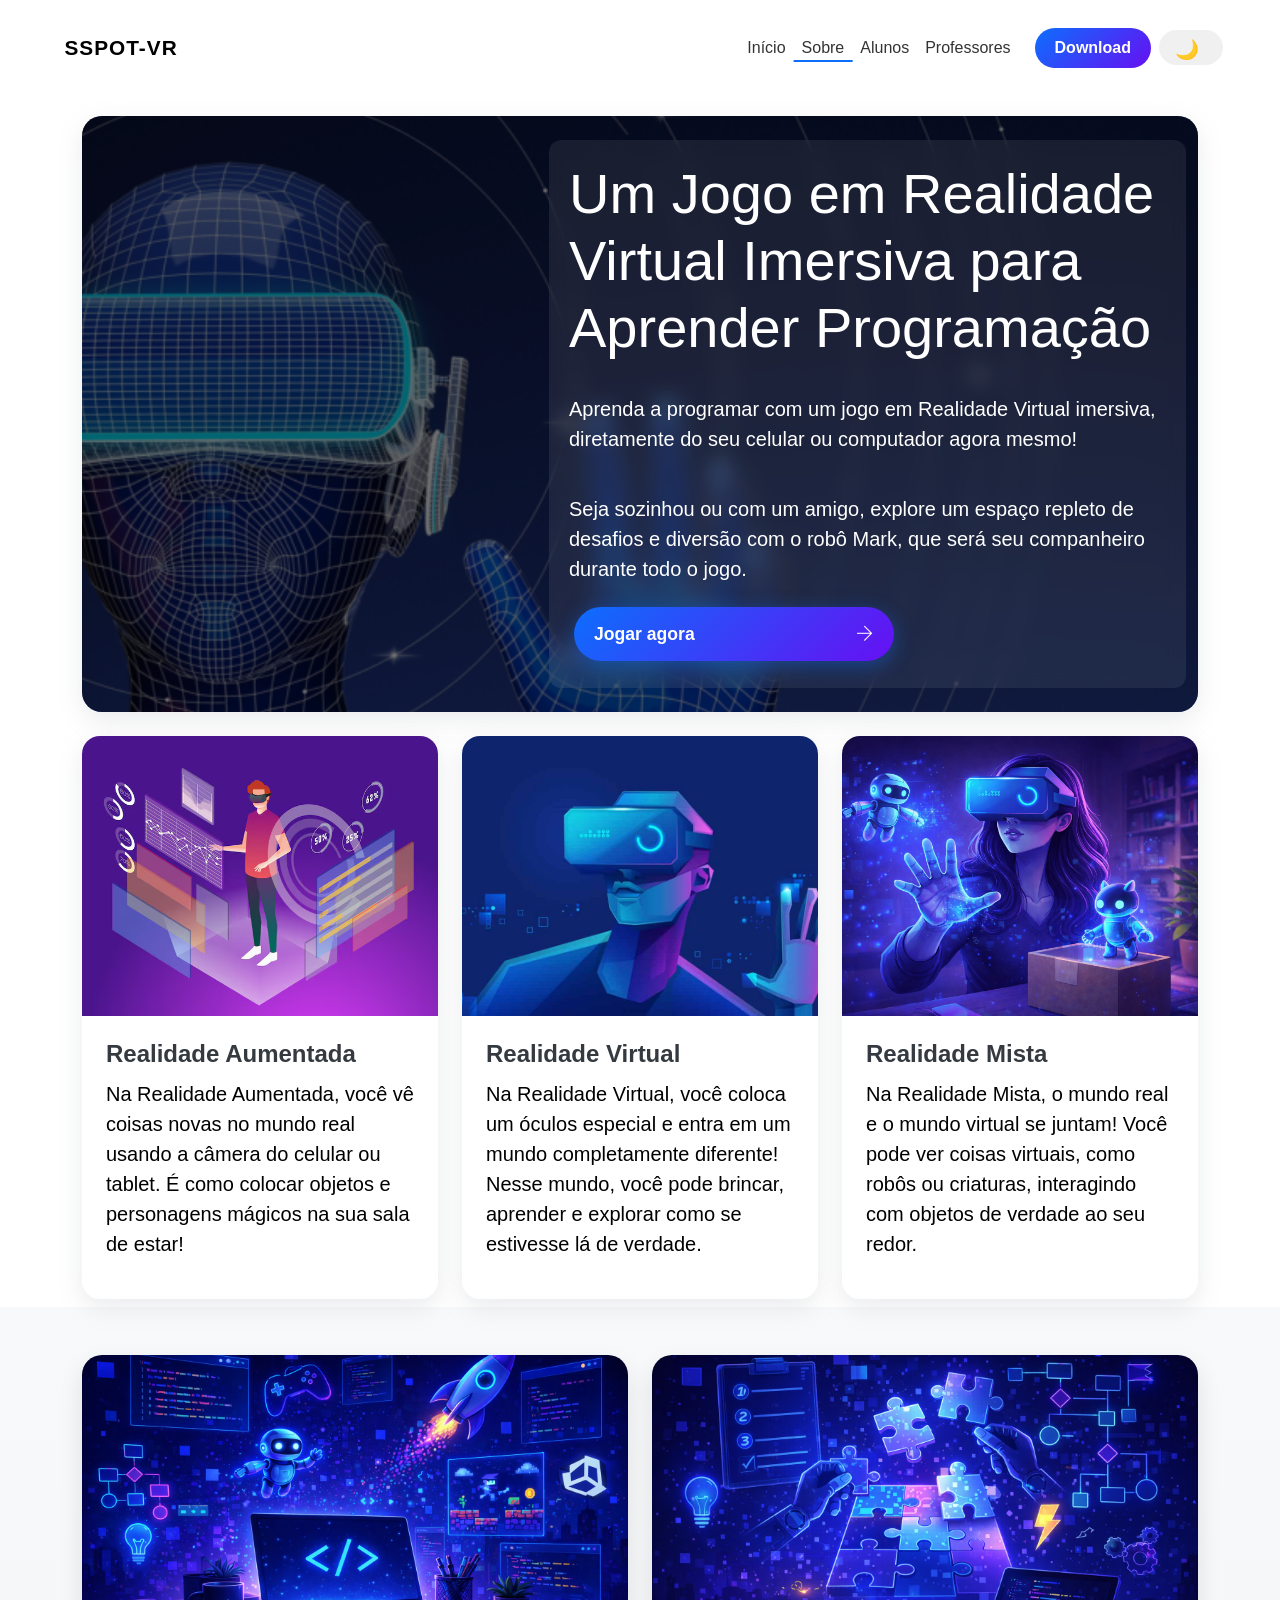
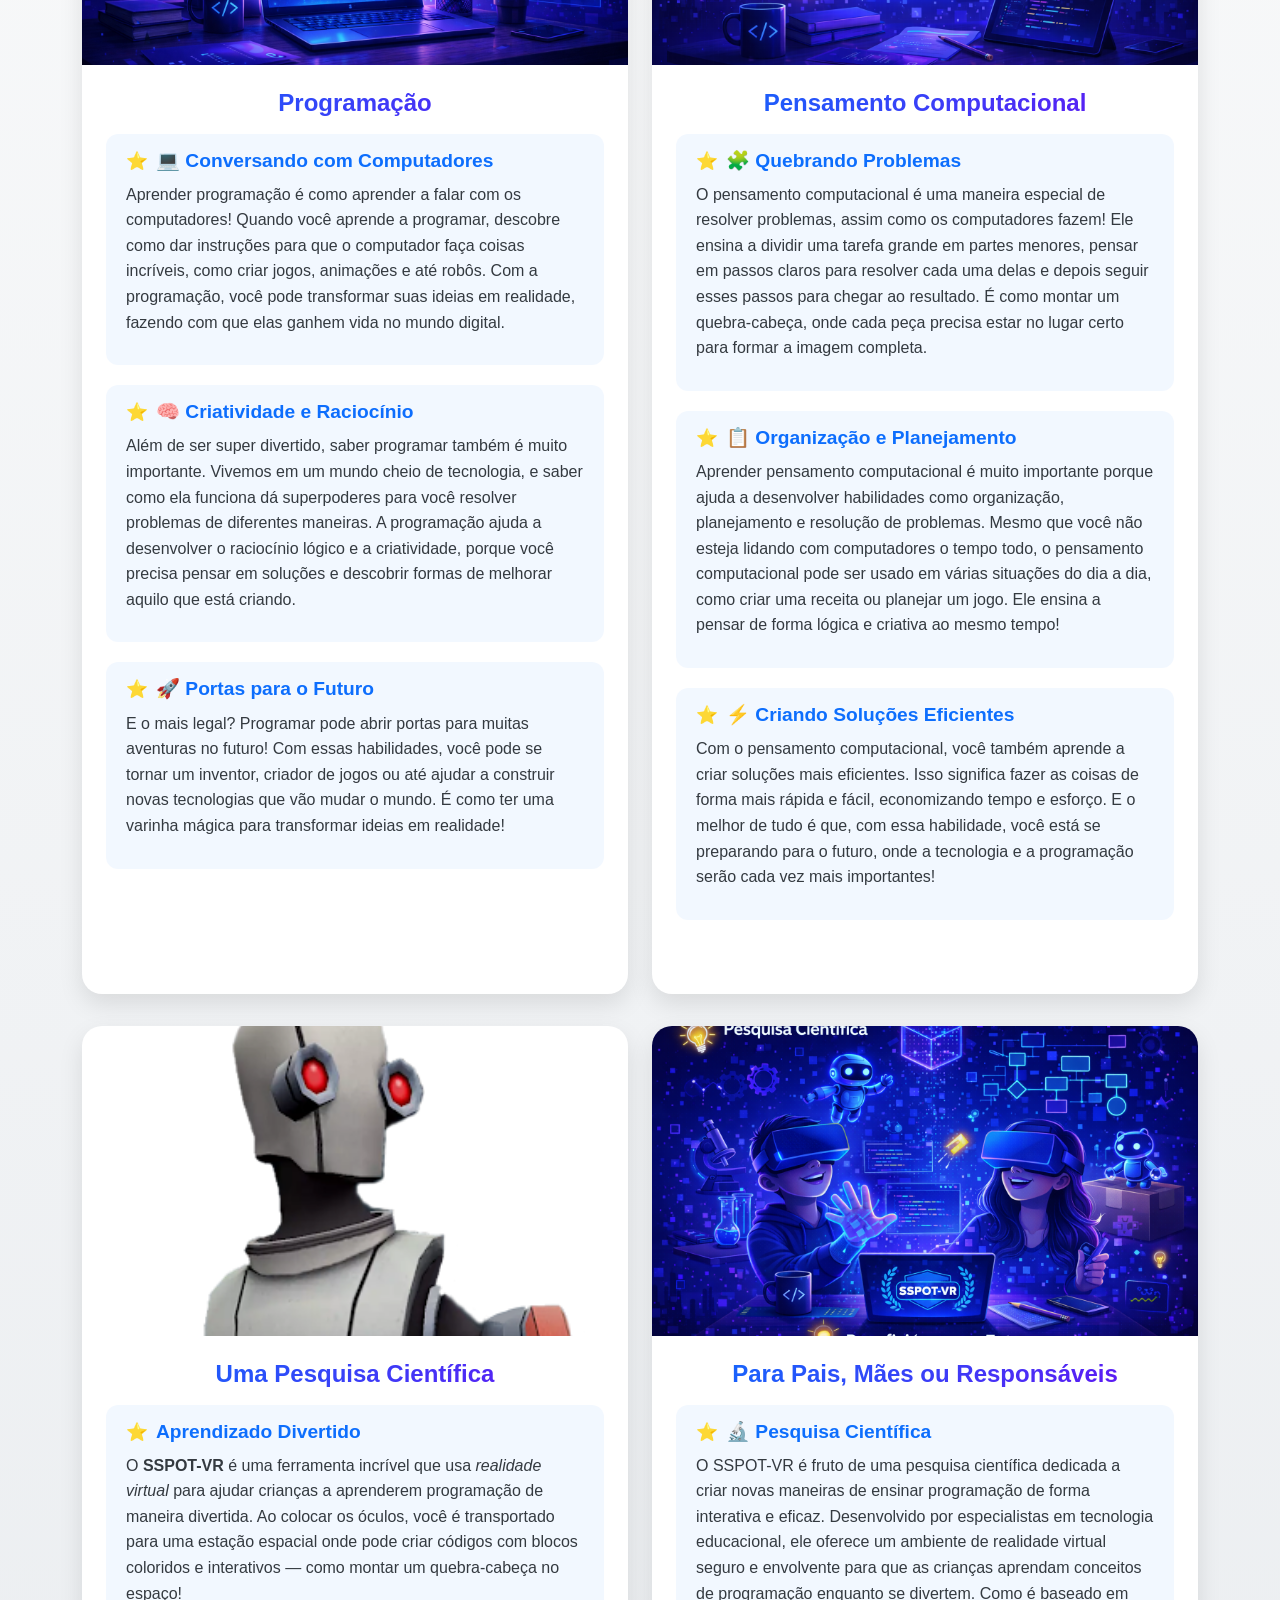
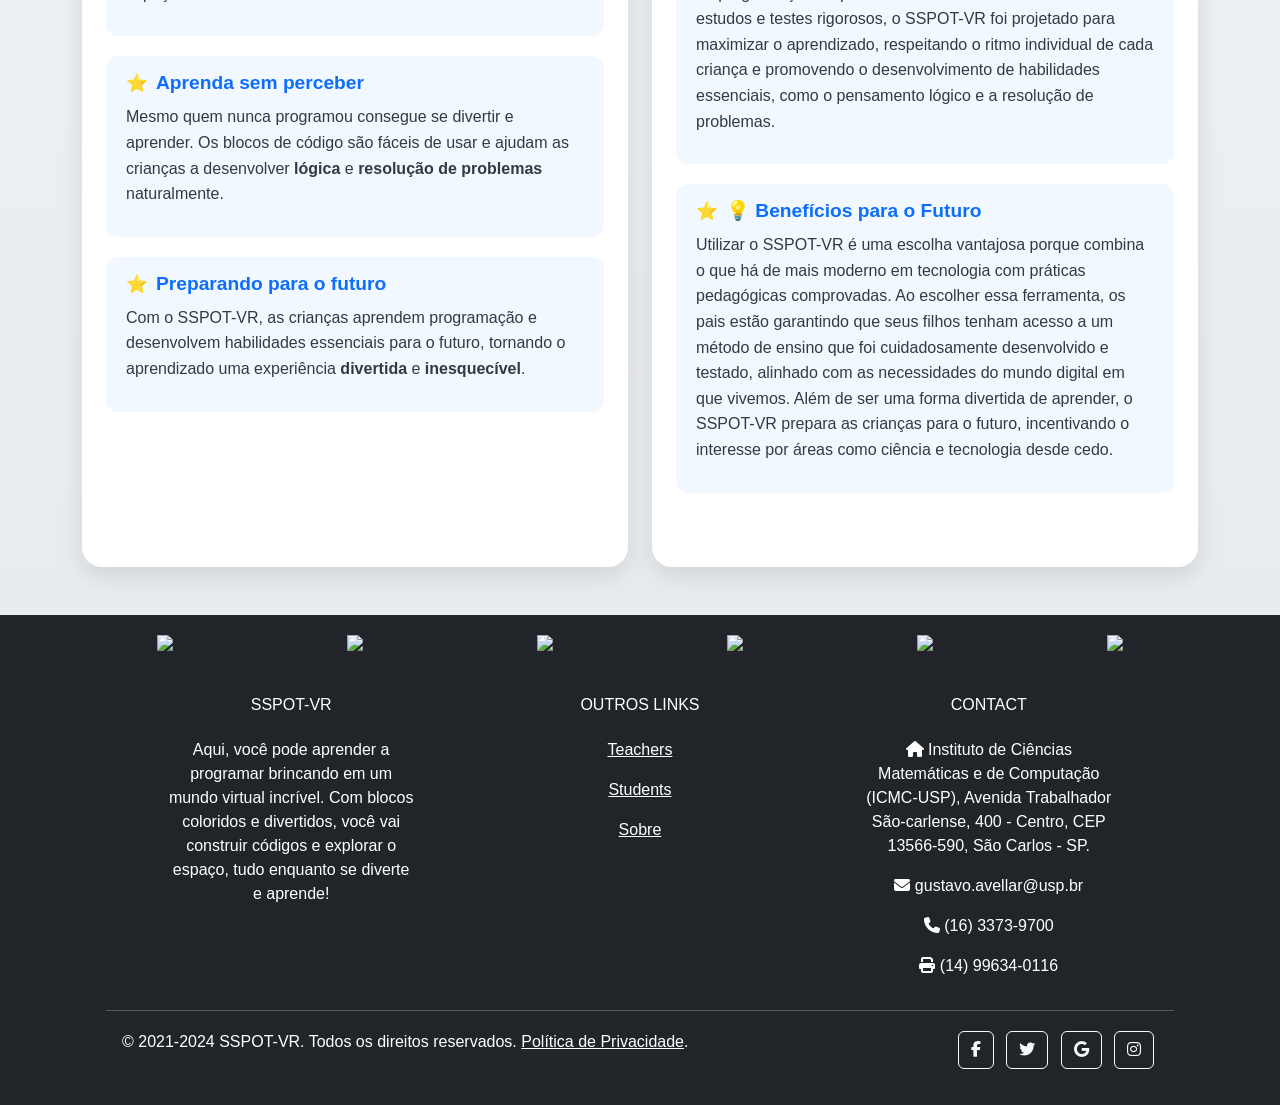
==== commit 188da494: "contato att" ====
--- a/pages/about.html
+++ b/pages/about.html
@@ -21,7 +21,9 @@
     <header>
       <div class="container">
         <nav class="navbar navbar-expand-sm custom-navbar">
-          <a href="../index.html" class="navbar-brand ps-2 fw-bold"> SSPOT-VR </a>
+          <a href="../index.html" class="navbar-brand ps-2 fw-bold">
+            SSPOT-VR
+          </a>
 
           <button
             class="navbar-toggler"
@@ -541,11 +543,15 @@
               <div class="col-md-4 col-lg-3 col-xl-3 mx-auto mt-3">
                 <h6 class="text-uppercase mb-4 font-weight-bold">Contact</h6>
                 <p>
-                  <i class="fas fa-home mr-3"></i> Ribeirão Preto, SP, Brazil
-                </p>
-                <p><i class="fas fa-envelope mr-3"></i> contato@sspotvr.com</p>
-                <p><i class="fas fa-phone mr-3"></i> +55 4002-8922</p>
-                <p><i class="fas fa-print mr-3"></i> +55 4002-8922</p>
+                  <i class="fas fa-home mr-3"></i> Instituto de Ciências
+                  Matemáticas e de Computação (ICMC-USP), Avenida Trabalhador
+                  São-carlense, 400 - Centro, CEP 13566-590, São Carlos - SP.
+                </p>
+                <p>
+                  <i class="fas fa-envelope mr-3"></i> gustavo.avellar@usp.br
+                </p>
+                <p><i class="fas fa-phone mr-3"></i> (16) 3373-9700</p>
+                <p><i class="fas fa-print mr-3"></i> (14) 99634-0116</p>
               </div>
               <!-- Grid column -->
             </div>
--- a/assets/css/styles.css
+++ b/assets/css/styles.css
@@ -1,27 +1,58 @@
-/* ============================
-   RESET E CONFIGURAÇÕES GERAIS
-============================ */
-html, body {
+/* ==================== VARIÁVEIS GLOBAIS ==================== */
+:root {
+  --primary-blue: #0d6efd;
+  --primary-purple: #6610f2;
+  --accent-gold: #ffd700;
+  --accent-orange: #ff9800;
+  --bg-white: #ffffff;
+  --bg-light: #f8f9fa;
+  --bg-dark-main: #121212;
+  --bg-dark-surface: #1e1e1e;
+  --bg-dark-card: #2c2c2c;
+  --text-dark: #343a40;
+  --text-dark-alt: #333333;
+  --text-light: #f5f5f5;
+  --text-muted: #6c757d;
+  --grad-primary: linear-gradient(135deg, var(--primary-blue), var(--primary-purple));
+  --grad-accent: linear-gradient(135deg, var(--accent-gold), var(--accent-orange));
+  --grad-info: linear-gradient(135deg, #00c6ff, #0072ff);
+  --font-main: 'Poppins', sans-serif;
+  --transition-fast: all 0.3s ease;
+  --transition-med: all 0.4s ease;
+}
+
+/* ==================== ESTILOS BASE ==================== */
+html,
+body {
   width: 100%;
   height: 100%;
-  font-family: 'Poppins', sans-serif;
+  font-family: var(--font-main);
   margin: 0;
   padding: 0;
 }
+
 body {
   padding-top: 100px;
-}
+  transition: background-color 0.5s ease, color 0.5s ease;
+}
+/* ==================== NAVEGAÇÃO E LINKS ==================== */
 /* ============================
    nav bar customizada
 ============================ */
 /* NAVBAR BASE */
+.navbar {
+  display: flex;
+  align-items: center;
+}
+
 .active-link {
-  color: #0d6efd !important;
+  color: var(--primary-blue) !important;
 }
 
 .active-link::after {
   width: 100% !important;
 }
+
 .custom-navbar {
   position: fixed;
   top: 15px;
@@ -29,32 +60,38 @@
   transform: translateX(-50%);
   width: 95%;
   z-index: 999;
-
   border-radius: 15px;
   padding: 12px 25px;
-
   backdrop-filter: blur(12px);
   background: rgba(255, 255, 255, 0.7);
-  transition: all 0.4s ease;
-}
-
-/* quando rola */
+  transition: var(--transition-med);
+}
+
 .custom-navbar.scrolled {
   top: 5px;
   padding: 8px 20px;
   width: 92%;
-  box-shadow: 0 10px 30px rgba(0,0,0,0.15);
-}
-
-/* dark */
-body.dark-theme .custom-navbar {
-  background: rgba(30, 30, 30, 0.85);
-}
-
+  box-shadow: 0 10px 30px rgba(0, 0, 0, 0.15);
+}
+.custom-link {
+  position: relative;
+  font-weight: 500;
+  color: var(--text-dark-alt) !important;
+  transition: var(--transition-fast);
+}
 /* DARK MODE */
 body.dark-theme .custom-navbar {
   background: rgba(30, 30, 30, 0.8);
   box-shadow: 0 8px 25px rgba(0,0,0,0.4);
+}
+.navbar-toggler {
+  border: none;
+  outline: none;
+}
+
+body.dark-theme .navbar-toggler {
+  background: rgba(255, 255, 255, 0.685);
+  border-radius: 8px;
 }
 
 /* LINKS */
@@ -63,26 +100,45 @@
   font-weight: 500;
   color: #333 !important;
   transition: all 0.3s ease;
-}
-
-/* underline animado */
+  z-index: 1;
+}
+
 .custom-link::after {
   content: "";
   position: absolute;
   width: 0%;
   height: 2px;
-  bottom: -4px;
+  bottom: 6px;
   left: 0;
-  background: #0d6efd;
+  background: var(--primary-blue);
   transition: width 0.3s ease;
+  z-index: -1; 
+   left: 50%;
+  transform: translateX(-50%);   
 }
 
 .custom-link:hover::after {
-  width: 100%;
+  width: 60%;
+  
 }
 
 .custom-link:hover {
-  color: #0d6efd !important;
+  color: var(--primary-blue) !important;
+}
+
+@media (max-width: 991px) {
+  .navbar-nav {
+    align-items: center;
+  }
+
+  .nav-item {
+    width: auto;
+  }
+
+  .custom-link {
+    display: inline-block;
+    padding: 8px 0;
+  }
 }
 
 /* DARK MODE LINKS */
@@ -99,7 +155,7 @@
 }
 /* BOTÃO GRADIENTE */
 .btn-gradient {
-  background: linear-gradient(135deg, #0d6efd, #6610f2);
+  background: var(--grad-primary);
   color: #fff;
   border-radius: 50px;
   padding: 8px 20px;
@@ -115,7 +171,7 @@
 }
 
 body.dark-theme .btn-gradient{
-  background: linear-gradient(135deg, #ffd700, #ff9800);
+  background: var(--grad-accent);
   color: black;
 }
 body.dark-theme .btn-gradient:hover{
@@ -128,28 +184,47 @@
   letter-spacing: 1px;
 }
 
+/* ==================== BOTÕES GERAIS ==================== */
+.btn-gradient {
+  background: var(--grad-primary);
+  color: var(--bg-white);
+  border-radius: 50px;
+  padding: 8px 20px;
+  font-weight: 600;
+  border: none;
+  transition: var(--transition-fast);
+}
+
+.btn-gradient:hover {
+  transform: scale(1.05);
+  box-shadow: 0 5px 20px rgba(13, 110, 253, 0.4);
+  color: var(--bg-white);
+}
+
+.btn-light {
+  box-shadow: rgba(0, 0, 0, 0.15) 0px 3px 10px;
+  border: none !important;
+}
+
+/* ==================== CARDS BASE ==================== */
 .card {
   box-shadow: rgba(149, 157, 165, 0.2) 0px 8px 24px;
   border: none !important;
+  transition: background-color 0.5s ease, color 0.5s ease, transform 0.3s ease;
 }
 
 .card-body {
   padding: 1.5rem !important;
 }
 
-.btn-light {
-  box-shadow: rgba(0, 0, 0, 0.15) 0px 3px 10px;
-  border: none !important;
-}
-
-/* ============================
-   RESPONSIVO
-============================ */
-/* Desktop */
+/* ==================== UTILITÁRIOS RESPONSIVOS ==================== */
 @media all and (min-width: 569px) {
-  .no-padding-bottom { padding-bottom: 0px !important; }
-  .no-margin-bottom { margin-bottom: 0px !important; }
-
+  .no-padding-bottom {
+    padding-bottom: 0px !important;
+  }
+  .no-margin-bottom {
+    margin-bottom: 0px !important;
+  }
   .text-bg {
     backdrop-filter: blur(10px);
     padding: 20px 45px;
@@ -159,17 +234,24 @@
     position: relative;
     z-index: 2;
   }
-
-  .title-font { font-size: 42pt; }
-  .lead-alt { font-size: 1.25rem; }
-  .hidden-col { display: none; }
-  .displayed-col { display: block; }
-}
-
-/* Mobile */
+  .title-font {
+    font-size: 42pt;
+  }
+  .lead-alt {
+    font-size: 1.25rem;
+  }
+  .hidden-col {
+    display: none;
+  }
+  .displayed-col {
+    display: block;
+  }
+}
+
 @media all and (max-width: 568px) {
-  .mt-sm { margin-top: 1.5rem !important; }
-
+  .mt-sm {
+    margin-top: 1.5rem !important;
+  }
   .text-bg {
     backdrop-filter: blur(10px);
     padding: 20px;
@@ -178,41 +260,68 @@
     position: relative;
     z-index: 2;
   }
-
-  .title-font { font-size: 24pt; text-align: center; }
-  .lead-alt { font-size: 1.1rem; }
-  .hidden-col { display: block; }
-  .displayed-col { display: none; }
-}
-
-/* ============================
-   TRANSIÇÕES GLOBAIS
-============================ */
-body, .navbar, .card, .btn-theme, a {
+  .title-font {
+    font-size: 24pt;
+    text-align: center;
+  }
+  .lead-alt {
+    font-size: 1.1rem;
+  }
+  .hidden-col {
+    display: block;
+  }
+  .displayed-col {
+    display: none;
+  }
+}
+
+/* ==================== TEMA ESCURO (DARK THEME) ==================== */
+body,
+.navbar,
+.btn-theme,
+a {
   transition: background-color 0.5s ease, color 0.5s ease, transform 0.3s ease;
 }
 
-/* ============================
-   TEMA ESCURO
-============================ */
 body.dark-theme {
-  background-color: #121212 !important;
-  color: #f5f5f5 !important;
-}
-
+  background-color: var(--bg-dark-main) !important;
+  color: var(--text-light) !important;
+}
+
+body.dark-theme .custom-navbar,
 body.dark-theme .navbar,
 body.dark-theme .container.bg-light {
-  background-color: #1e1e1e !important;
+  background-color: var(--bg-dark-surface) !important;
+  box-shadow: 0 8px 25px rgba(0, 0, 0, 0.4);
 }
 
 body.dark-theme .navbar .nav-link,
 body.dark-theme .navbar .navbar-brand {
-  color: #ffffff !important;
-}
-
-/* ============================
-   BOTÃO DE TEMA
-============================ */
+  color: var(--bg-white) !important;
+}
+
+body.dark-theme .custom-link {
+  color: var(--text-light) !important;
+}
+
+body.dark-theme .custom-link:hover {
+  color: var(--accent-gold) !important;
+}
+
+body.dark-theme .custom-link::after {
+  background: var(--accent-gold);
+}
+
+body.dark-theme .btn-gradient {
+  background: var(--grad-accent);
+  color: black;
+}
+
+body.dark-theme .btn-gradient:hover {
+  box-shadow: 0 5px 5px rgba(255, 193, 7, 0.7);
+}
+
+/* ==================== BOTÃO DE TROCA DE TEMA ==================== */
 .btn-theme {
   display: flex;
   align-items: center;
@@ -224,6 +333,7 @@
   cursor: pointer;
   overflow: hidden;
   position: relative;
+  transition: var(--transition-med);
 }
 
 .btn-theme .theme-icon {
@@ -240,10 +350,12 @@
 .btn-theme:hover {
   transform: scale(1.1);
 }
+
 body:not(.dark-theme) .btn-theme {
   background: #f0f0f0;
-  color: #121212;
-}
+  color: var(--bg-dark-main);
+}
+
 body:not(.dark-theme) .btn-theme:hover { background: #ddd; }
 body:not(.dark-theme) .btn-theme .theme-icon { color: #121212; }
 body.dark-theme .btn-theme {
@@ -251,70 +363,88 @@
   color: #fff;
 }
 body.dark-theme .btn-theme:hover { background: #333; }
-body.dark-theme .btn-    .theme-icon { color: #ffd700; }
-
-/* ============================
-   CARDS - TEMA CLARO
-============================ */
+body.dark-theme .btn-theme .theme-icon { color: #ffd700; }
+
+body:not(.dark-theme) .btn-theme:hover {
+  background: #ddd;
+}
+
+body:not(.dark-theme) .btn-theme .theme-icon {
+  color: var(--bg-dark-main);
+}
+
+body.dark-theme .btn-theme {
+  background: var(--bg-dark-surface);
+  color: var(--bg-white);
+}
+
+body.dark-theme .btn-theme:hover {
+  background: #333;
+}
+
+body.dark-theme .btn-theme .theme-icon {
+  color: var(--accent-gold);
+}
+
+/* ==================== CARDS ESPECÍFICOS (ESTUDANTE E PROFESSOR) ==================== */
 .card-student {
-  background: #ffffff;
+  background: var(--bg-white);
   color: #212529;
 }
 
 .card-teacher {
   background: #212529;
-  color: #ffffff;
-}
-
-/* ============================
-   CARDS - TEMA ESCURO (INVERTE)
-============================ */
+  color: var(--bg-white);
+}
+
 body.dark-theme .card-student {
-  background: #1e1e1e;
-  color: #f5f5f5;
+  background: var(--bg-dark-surface);
+  color: var(--text-light);
 }
 
 body.dark-theme .card-teacher {
-  background: #f5f5f5 !important;
-  color: #121212 !important;
-}
-/* botão do card claro */
+  background: var(--text-light) !important;
+  color: var(--bg-dark-main) !important;
+}
+
 body.dark-theme .card-student .btn-light {
   background: #333;
-  color: #fff;
-}
-/* botão do card branco no dark */
+  color: var(--bg-white);
+}
+
 body.dark-theme .card-teacher .btn-secondary {
   background: #ddd;
-  color: #121212;
+  color: var(--bg-dark-main);
   border: none;
 }
+
 .card-student,
 .card-teacher {
-  transition: all 0.3s ease;
+  transition: var(--transition-fast);
 }
 
 .card-student:hover,
 .card-teacher:hover {
   transform: translateY(-5px);
 }
-/* ============================
-   SEÇÃO COLABORADORES
-============================ */
+
+body.dark-theme .card:not(.card-teacher):not(.card-student) {
+  background-color: var(--bg-dark-surface);
+  color: var(--text-light);
+}
+
+/* ==================== SEÇÃO COLABORADORES (TIME) ==================== */
 #collabs {
-  font-family: 'Poppins', sans-serif;
-  background: linear-gradient(180deg, #f8f9fa, #e9ecef);
+  font-family: var(--font-main);
+  background: linear-gradient(180deg, var(--bg-light), #e9ecef);
   padding: 60px 0;
 }
 
 body.dark-theme #collabs {
-  background: linear-gradient(180deg, #121212);
-  color: #f5f5f5;
-}
-
-/* ============================
-   CARDS DE COLABORADORES
-============================ */
+  background: linear-gradient(180deg, var(--bg-dark-main));
+  color: var(--text-light);
+}
+
 .team-card-flip {
   perspective: 1000px;
   border-radius: 15px;
@@ -323,33 +453,29 @@
   transition: transform 0.3s ease;
 }
 
-/* Front e Back */
 .team-card-flip .card-front,
 .team-card-flip .card-back {
   border-radius: 15px;
   padding: 30px 20px;
   transition: transform 0.8s cubic-bezier(0.4, 0, 0.2, 1), box-shadow 0.6s ease;
   transform-style: preserve-3d;
-  color: #343a40; /* Tema claro */
+  color: var(--text-dark);
   background: linear-gradient(135deg, #fdfbfb, #ebedee);
-  box-shadow: 0 15px 35px rgba(0,0,0,0.1), inset 0 0 10px rgba(0,0,0,0.03);
-}
-
-/* Tema escuro */
+  box-shadow: 0 15px 35px rgba(0, 0, 0, 0.1), inset 0 0 10px rgba(0, 0, 0, 0.03);
+}
+
 body.dark-theme .team-card-flip .card-front,
 body.dark-theme .team-card-flip .card-back {
-  color: #f5f5f5;
-  background: linear-gradient(135deg, #2c2c2c, #1e1e1e);
-  box-shadow: 0 15px 35px rgba(0,0,0,0.25), inset 0 0 10px rgba(255,255,255,0.02);
-}
-
-/* Hover brilho */
+  color: var(--text-light);
+  background: linear-gradient(135deg, var(--bg-dark-card), var(--bg-dark-surface));
+  box-shadow: 0 15px 35px rgba(0, 0, 0, 0.25), inset 0 0 10px rgba(255, 255, 255, 0.02);
+}
+
 .team-card-flip:hover .card-front,
 .team-card-flip:hover .card-back {
-  box-shadow: 0 25px 50px rgba(0,0,0,0.25), inset 0 0 20px rgba(255,255,255,0.05);
-}
-
-/* Flip */
+  box-shadow: 0 25px 50px rgba(0, 0, 0, 0.25), inset 0 0 20px rgba(255, 255, 255, 0.05);
+}
+
 .team-card-flip .card-back {
   position: absolute;
   top: 0;
@@ -359,12 +485,15 @@
   backface-visibility: hidden;
   transform: rotateY(180deg);
 }
-.team-card-flip:hover .card-front { transform: rotateY(180deg); }
-.team-card-flip:hover .card-back { transform: rotateY(0deg); }
-
-/* ============================
-   IMAGEM CIRCULAR
-============================ */
+
+.team-card-flip:hover .card-front {
+  transform: rotateY(180deg);
+}
+
+.team-card-flip:hover .card-back {
+  transform: rotateY(0deg);
+}
+
 .team-img {
   width: 120px;
   height: 120px;
@@ -372,24 +501,25 @@
   object-fit: cover;
   border: 4px solid transparent;
   background-clip: border-box;
-  box-shadow: 0 4px 15px rgba(0,0,0,0.1);
+  box-shadow: 0 4px 15px rgba(0, 0, 0, 0.1);
   transition: transform 0.3s ease, box-shadow 0.3s ease;
 }
+
 .team-card-flip:hover .team-img {
   transform: scale(1.08);
-  box-shadow: 0 0 15px rgba(13,110,253,0.4);
-}
-
-/* ============================
-   NOMES, SUBTÍTULOS E TEXTOS
-============================ */
+  box-shadow: 0 0 15px rgba(13, 110, 253, 0.4);
+}
+
 .team-card-flip h4 {
   font-size: 1.3rem;
   font-weight: 700;
   margin-top: 10px;
-  color: #0d6efd; /* gradiente tema claro opcional */
-}
-body.dark-theme .team-card-flip h4 { color: #ffd700; }
+  color: var(--primary-blue);
+}
+
+body.dark-theme .team-card-flip h4 {
+  color: var(--accent-gold);
+}
 
 .team-card-flip h5 {
   font-size: 1.05rem;
@@ -398,103 +528,85 @@
   color: inherit;
 }
 
-/* Parágrafo dentro dos cards (tema claro) */
 .team-card-flip p {
   font-size: 0.95rem;
-  color: #6c757d; /* Tema claro */
+  color: var(--text-muted);
   margin-bottom: 0.5rem;
 }
 
-/* Parágrafo no tema escuro — força branco */
 body.dark-theme .team-card-flip p {
-  color: #f5f5f5 !important;
-}
-/* ============================
-   BADGE FUNÇÃO
-============================ */
+  color: var(--text-light) !important;
+}
+
 .role-badge {
   display: inline-block;
-  background: #6610f2;
-  color: #fff;
+  background: var(--primary-purple);
+  color: var(--bg-white);
   padding: 3px 10px;
   border-radius: 12px;
   font-size: 0.75rem;
   font-weight: 600;
   margin-top: 6px;
 }
-body.dark-theme .role-badge { background: #0d6efd; }
-
-/* ============================
-   EMAIL LINK
-============================ */
+
+body.dark-theme .role-badge {
+  background: var(--primary-blue);
+}
+
 .email-link {
   display: inline-block;
   margin-top: 12px;
   padding: 6px 12px;
-  background-color: #0d6efd;
-  color: #fff !important;
+  background-color: var(--primary-blue);
+  color: var(--bg-white) !important;
   border-radius: 25px;
   font-size: 0.9rem;
   font-weight: 500;
-  box-shadow: 0 4px 15px rgba(13,110,253,0.3);
-  transition: all 0.3s ease;
+  box-shadow: 0 4px 15px rgba(13, 110, 253, 0.3);
+  transition: var(--transition-fast);
   text-decoration: none;
 }
+
 .email-link:hover {
   background-color: #0056b3;
   transform: translateY(-2px) scale(1.05);
-  box-shadow: 0 6px 20px rgba(0,86,179,0.4);
-}
-
-/* ============================
-   HOVER GERAL DO CARD
-============================ */
+  box-shadow: 0 6px 20px rgba(0, 86, 179, 0.4);
+}
+
 .team-card-flip:hover {
   transform: translateY(-5px);
 }
 
-/* só aplica em cards normais */
-body.dark-theme .card:not(.card-teacher):not(.card-student) {
-  background-color: #1e1e1e;
-  color: #f5f5f5;
-}
-/* ============================
-       about.html 
-============================ */
+/* ==================== CARD REALIDADE VIRTUAL (VR) ==================== */
 .card-vr-bg {
   position: relative;
   overflow: hidden;
   border-radius: 20px;
-
   background: url('../img/vr-background.png') center/cover no-repeat;
   min-height: 400px;
-
   display: flex;
   align-items: center;
   background-attachment: fixed;
 }
 
-
-/* overlay escuro por cima da imagem */
 .card-vr-bg::before {
   content: "";
   position: absolute;
   inset: 0;
-  background: rgba(0, 0, 0, 0.55); /* controla a escuridão */
+  background: rgba(0, 0, 0, 0.55);
   z-index: 1;
 }
 
-/* conteúdo fica acima do overlay */
 .card-vr-bg .card-body {
   position: relative;
   z-index: 2;
 }
 
-/* texto branco pra contraste */
 .card-vr-bg h1,
 .card-vr-bg p {
-  color: #fff;
-}
+  color: var(--bg-white);
+}
+
 .text-bg {
   background: rgba(255, 255, 255, 0.08);
   backdrop-filter: blur(10px);
@@ -502,29 +614,24 @@
   padding: 20px;
 }
 
+/* ==================== BOTÃO PLAY ==================== */
 .btn-play {
   display: inline-flex;
   align-items: center;
-  justify-content: space-between; 
-  
-  width: 320px; 
-  max-width: 100%; 
+  justify-content: space-between;
+  width: 320px;
+  max-width: 100%;
   padding: 14px 20px;
   font-size: 1.1rem;
   font-weight: 600;
-
   margin-bottom: 10px;
-
-  color: #fff;
+  color: var(--bg-white);
   text-decoration: none;
-
   border-radius: 50px;
   border: none;
-
-  background: linear-gradient(135deg, #0d6efd, #6610f2);
-  box-shadow: 0 5px 20px rgba(13,110,253,0.4);
-
-  transition: all 0.3s ease;
+  background: var(--grad-primary);
+  box-shadow: 0 5px 20px rgba(13, 110, 253, 0.4);
+  transition: var(--transition-fast);
   margin: 7px 5px;
 }
 
@@ -534,80 +641,75 @@
   }
 }
 
-/* seta */
-.btn-play i{
+@media (max-width: 768px) {
+  .btn-play {
+    width: 100%;
+  }
+}
+
+.btn-play i {
   transition: transform 0.3s ease;
 }
 
-/* hover */
 .btn-play:hover {
   transform: translateY(-3px) scale(1.02);
-  box-shadow: 0 10px 30px rgba(13,110,253,0.6);
-}
-
-/* anima seta */
+  box-shadow: 0 10px 30px rgba(13, 110, 253, 0.6);
+}
+
 .btn-play:hover i {
   transform: translateX(6px);
 }
 
-/* clique */
 .btn-play:active {
   transform: scale(0.97);
 }
+
 body.dark-theme .btn-play {
-  background: linear-gradient(135deg, #ffd700, #ff9800);
-  color: #121212;
+  background: var(--grad-accent);
+  color: var(--bg-dark-main);
   box-shadow: 0 5px 5px rgba(255, 193, 7, 0.5);
 }
 
-/* card base */
+/* ==================== CARDS DE TECNOLOGIA ==================== */
 .card-tech {
   border-radius: 18px;
   overflow: hidden;
-  background: #ffffff;
+  background: var(--bg-white);
   position: relative;
-  transition: all 0.4s ease;
-  color: #343a40; /* cor padrão do texto */
-  
-}
-
-/* imagem */
+  transition: var(--transition-med);
+  color: var(--text-dark);
+}
+
 .card-tech img {
   height: 280px;
   object-fit: cover;
   transition: transform 0.5s ease;
 }
 
-/* conteúdo */
 .card-tech .card-body {
   padding: 20px;
 }
 
-/* título */
 .card-tech h4 {
   font-weight: 700;
   margin-bottom: 10px;
   transition: color 0.3s ease;
 }
 
-/* texto */
 .card-tech p {
   color: black;
   transition: color 0.3s ease;
 }
 
-/* hover geral */
 .card-tech:hover {
   transform: translateY(-10px) scale(1.02);
-  box-shadow: 0 20px 50px rgba(0,0,0,0.15);
-}
-
-/* zoom imagem */
+  box-shadow: 0 20px 50px rgba(0, 0, 0, 0.15);
+}
+
 .card-tech:hover img {
   transform: scale(1.08);
 }
 
-/* borda glow animada */
 .card-tech::before {
   content: "";
   position: absolute;
@@ -622,10 +724,10 @@
 .card-tech:hover::before {
   opacity: 1;
 }
-/* modo escuro */
+
 body.dark-theme .card-tech {
-  background: #2c2c2c;
-  color: #f5f5f5;
+  background: var(--bg-dark-card);
+  color: var(--text-light);
 }
 
 body.dark-theme .card-tech p {
@@ -634,44 +736,38 @@
 
 body.dark-theme .card-tech:hover h4,
 body.dark-theme .card-tech:hover p {
-  color: #ffffff !important;
-}
-
-/* ===========================
-   SEÇÃO PROGRAMMING STYLISH
-   =========================== */
+  color: var(--bg-white) !important;
+}
+
+/* ==================== SEÇÃO PROGRAMAÇÃO ==================== */
 #programming {
   padding-top: 3rem;
   padding-bottom: 2rem;
-  font-family: 'Poppins', sans-serif;
-  background: linear-gradient(180deg, #f8f9fa, #e9ecef);
+  font-family: var(--font-main);
+  background: linear-gradient(180deg, var(--bg-light), #e9ecef);
 }
 
 body.dark-theme #programming {
-  background: linear-gradient(180deg, #121212, #1e1e1e);
-}
-
-/* Cards */
+  background: linear-gradient(180deg, var(--bg-dark-main), var(--bg-dark-surface));
+}
+
 #programming .card {
   border-radius: 20px;
   overflow: hidden;
-  background: #ffffff;
-  box-shadow: 0 10px 25px rgba(0,0,0,0.1);
+  background: var(--bg-white);
+  box-shadow: 0 10px 25px rgba(0, 0, 0, 0.1);
   transition: transform 0.4s ease, box-shadow 0.4s ease;
-  color: #343a40;
+  color: var(--text-dark);
   margin-bottom: 30px;
 }
 
 body.dark-theme #programming .card {
-  background: #2c2c2c;
-  color: #f5f5f5;
-  box-shadow: 0 10px 25px rgba(0,0,0,0.25);
-}
-
-/* Imagens */
+  background: var(--bg-dark-card);
+  color: var(--text-light);
+  box-shadow: 0 10px 25px rgba(0, 0, 0, 0.25);
+}
+
 #programming .card img {
-  
-  
   object-fit: cover;
   transition: transform 0.5s ease, box-shadow 0.5s ease;
   border-bottom-left-radius: 0;
@@ -680,31 +776,28 @@
 
 #programming .card:hover img {
   transform: scale(1.08);
-  box-shadow: 0 8px 25px rgba(0,0,0,0.2);
-}
-
-/* Card Body */
+  box-shadow: 0 8px 25px rgba(0, 0, 0, 0.2);
+}
+
 #programming .card-body {
   padding: 25px;
 }
 
-/* Título */
 #programming .card-title {
   font-size: 1.5rem;
   font-weight: 700;
   text-align: center;
   margin-bottom: 15px;
-  background: linear-gradient(90deg, #0d6efd, #6610f2);
+  background: var(--grad-primary);
   -webkit-background-clip: text;
   -webkit-text-fill-color: transparent;
   transition: color 0.3s ease;
 }
 
 body.dark-theme #programming .card-title {
-  -webkit-text-fill-color: #ffffff;
-}
-
-/* Parágrafo */
+  -webkit-text-fill-color: var(--bg-white);
+}
+
 #programming .lead-alt {
   font-size: 1rem;
   line-height: 1.6;
@@ -714,16 +807,14 @@
 }
 
 body.dark-theme #programming .lead-alt {
-  color: #ffffff;
-}
-
-/* Hover do card */
+  color: var(--bg-white);
+}
+
 #programming .card:hover {
   transform: translateY(-10px) scale(1.02);
-  box-shadow: 0 20px 50px rgba(0,0,0,0.25);
-}
-
-/* Botão interno estilizado */
+  box-shadow: 0 20px 50px rgba(0, 0, 0, 0.25);
+}
+
 #programming .btn-light {
   display: inline-flex;
   align-items: center;
@@ -732,10 +823,10 @@
   border-radius: 50px;
   padding: 12px 25px;
   font-size: 1.1rem;
-  background: linear-gradient(135deg, #0d6efd, #6610f2);
+  background: var(--grad-primary);
   color: #000000;
   border: none;
-  transition: all 0.4s ease;
+  transition: var(--transition-med);
   text-decoration: none;
 }
 
@@ -744,7 +835,7 @@
 }
 
 #programming .btn-light:hover {
-  background: linear-gradient(135deg, #6610f2, #0d6efd);
+  background: linear-gradient(135deg, var(--primary-purple), var(--primary-blue));
   transform: translateY(-3px) scale(1.05);
 }
 
@@ -752,31 +843,28 @@
   transform: translateX(5px);
 }
 
-/* Responsividade */
 @media (max-width: 768px) {
   #programming .card {
     margin-bottom: 25px;
   }
 }
 
-
-/* Seções internas do card */
 #programming .card-content-section {
   margin-bottom: 20px;
   padding: 15px 20px;
-  background: rgba(13,110,253,0.05);
+  background: rgba(13, 110, 253, 0.05);
   border-radius: 12px;
   transition: background 0.3s ease;
 }
 
 #programming .card-content-section:hover {
-  background: rgba(13,110,253,0.15);
+  background: rgba(13, 110, 253, 0.15);
 }
 
 #programming .card-content-section h5 {
   font-size: 1.2rem;
   font-weight: 600;
-  color: #0d6efd;
+  color: var(--primary-blue);
   margin-bottom: 10px;
 }
 
@@ -789,26 +877,39 @@
 }
 
 body.dark-theme #programming .card-content-section h5 {
-  color: #ffd700;
+  color: var(--accent-gold);
 }
 
 #programming .lead-alt {
   font-size: 1rem;
   line-height: 1.6;
-  color: #343a40;
+  color: var(--text-dark);
 }
 
 body.dark-theme #programming .lead-alt {
-  color: #f5f5f5;
-}
+  color: var(--text-light);
+}
+
 #programming .card-content-section h5::before {
   content: "⭐";
   margin-right: 8px;
   font-size: 1.1rem;
 }
+
 body.dark-theme #programming .card-content-section h5::before {
   content: "🚀";
 }
+
+@media (max-width: 576px) {
+  #programming .card-content-section {
+    padding: 10px 15px;
+  }
+  #programming .card-title {
+    font-size: 1.3rem;
+  }
+}
+
+/* ==================== ANIMAÇÕES E IMAGENS GERAIS ==================== */
 .fade-in {
   opacity: 0;
   transform: translateY(20px);
@@ -819,49 +920,37 @@
   opacity: 1;
   transform: translateY(0);
 }
-@media (max-width: 576px) {
-  #programming .card-content-section {
-    padding: 10px 15px;
-  }
-  #programming .card-title {
-    font-size: 1.3rem;
-  }
-}
-.pai-mae{
-    width: 50%;      
-
-  object-fit: contain;   
-  border-radius: 12px 12px 0 0; 
+
+.pai-mae {
+  width: 50%;
+  object-fit: contain;
+  border-radius: 12px 12px 0 0;
   display: block;
   margin: 0 auto;
-
-  padding: 5px 0;  
-}
-.mark-img  {
-  width: 30%;      
-
-  object-fit: contain;   
-  border-radius: 12px 12px 0 0; 
+  padding: 5px 0;
+}
+
+.mark-img {
+  width: 30%;
+  object-fit: contain;
+  border-radius: 12px 12px 0 0;
   display: block;
   margin: 0 auto;
-
-  padding: 5px 0;           
-}
-
-
-/* students */
-/* Seção de avaliação */
+  padding: 5px 0;
+}
+
+/* ==================== SEÇÃO AVALIAÇÃO E MODAL ==================== */
 .evaluation-section {
   padding: 60px 0;
 }
 
 .alert-evaluation {
-  background: linear-gradient(135deg, #00c6ff, #0072ff);
-  color: #fff;
+  background: var(--grad-info);
+  color: var(--bg-white);
   border-radius: 20px;
   padding: 40px 30px;
-  box-shadow: 0 10px 30px rgba(0,0,0,0.2);
-  transition: all 0.3s ease;
+  box-shadow: 0 10px 30px rgba(0, 0, 0, 0.2);
+  transition: var(--transition-fast);
 }
 
 .alert-evaluation h1 {
@@ -873,27 +962,25 @@
 .evaluation-link {
   text-decoration: none;
   font-weight: 700;
-  color: #ffd700;
+  color: var(--accent-gold);
   transition: color 0.3s ease, transform 0.3s ease;
 }
 
 .evaluation-link:hover {
-  color: #fff;
+  color: var(--bg-white);
   transform: scale(1.05);
 }
 
-/* Modal customizado */
 .modal-evaluation {
   border-radius: 20px;
   overflow: hidden;
-  transition: all 0.3s ease;
-  box-shadow: 0 20px 50px rgba(0,0,0,0.25);
-}
-
-/* Modal Header */
+  transition: var(--transition-fast);
+  box-shadow: 0 20px 50px rgba(0, 0, 0, 0.25);
+}
+
 .modal-evaluation .modal-header {
-  background: linear-gradient(135deg, #0d6efd, #6610f2);
-  color: #fff;
+  background: var(--grad-primary);
+  color: var(--bg-white);
   border-bottom: none;
 }
 
@@ -902,10 +989,9 @@
   font-weight: 700;
 }
 
-/* Modal Body */
 .modal-evaluation .modal-body {
-  background: #f8f9fa;
-  color: #343a40;
+  background: var(--bg-light);
+  color: var(--text-dark);
   font-size: 1rem;
   line-height: 1.6;
 }
@@ -914,45 +1000,41 @@
   margin-bottom: 12px;
 }
 
-/* Modal Footer */
 .modal-evaluation .modal-footer {
   background: #f1f3f5;
   border-top: none;
 }
 
-/* Dark Mode */
 body.dark-theme .alert-evaluation {
-  background: linear-gradient(135deg, #6610f2, #0d6efd);
-  color: #fff;
+  background: linear-gradient(135deg, var(--primary-purple), var(--primary-blue));
+  color: var(--bg-white);
 }
 
 body.dark-theme .evaluation-link {
-  color: #ffd700;
+  color: var(--accent-gold);
 }
 
 body.dark-theme .modal-evaluation .modal-body {
-  background: #2c2c2c;
-  color: #f5f5f5;
+  background: var(--bg-dark-card);
+  color: var(--text-light);
 }
 
 body.dark-theme .modal-evaluation .modal-footer {
-  background: #1e1e1e;
+  background: var(--bg-dark-surface);
 }
 
 body.dark-theme .modal-evaluation .modal-header {
-  background: linear-gradient(135deg, #6610f2, #0d6efd);
-}
-/* jogar sspot */
-/* CTA Section */
+  background: linear-gradient(135deg, var(--primary-purple), var(--primary-blue));
+}
+
+/* ==================== CALL TO ACTION (CTA) ==================== */
 .cta-section {
   padding: 60px 0;
   border-radius: 20px;
   margin: 40px 0;
-
-  transition: all 0.4s ease;
-}
-
-/* Botão CTA */
+  transition: var(--transition-med);
+}
+
 .btn-cta {
   display: inline-flex;
   align-items: center;
@@ -960,12 +1042,12 @@
   font-size: 1.6rem;
   font-weight: 700;
   border-radius: 50px;
-  background: linear-gradient(135deg, #00ff0d, #1e8d27);
-  color: #fff;
+  background: var(--grad-primary);
+  color: var(--bg-light);
   padding: 20px 40px;
   border: none;
   text-decoration: none;
-  box-shadow: 0 10px 25px rgba(0,0,0,0.2);
+  box-shadow: 0 10px 25px rgba(0, 0, 0, 0.2);
   transition: all 0.4s ease, transform 0.3s ease;
 }
 
@@ -974,34 +1056,99 @@
   transition: transform 0.3s ease;
 }
 
-/* Hover do botão */
 .btn-cta:hover {
-  transform: translateY(-5px) scale(1.05);
-  box-shadow: 0 15px 40px rgba(0,0,0,0.35);
-  background: linear-gradient(135deg, #1e8d27, #00ff0d);
+  transform: scale(1.05);
+  box-shadow: 0 5px 20px rgba(13,110,253,0.4);
+  color: var(--bg-light);
 }
 
 .btn-cta:hover i {
   transform: translateX(5px);
 }
 
-/* Seção para professores*/
-#card-teacher{
-  height: 100%;
-  max-height: 100%;
+body.dark-theme .btn-cta{
+  background: var(--grad-accent);
+  color: var(--bg-dark-main);
+}
+body.dark-theme .btn-cta:hover{
+  box-shadow: 0 5px 5px rgba(255, 193, 7, 0.7)
+}
+
+
+/* ==================== GRID LAYOUT (SSPOT) ==================== */
+.sspot-text {
+  grid-area: texto;
+}
+
+.sspot-image {
+  grid-area: imagem;
+}
+
+.sspot-buttons {
+  grid-area: botoes;
+}
+
+@media (min-width: 320px) {
+  .sspot-grid-container {
+    display: grid;
+    grid-template-columns: 1fr;
+    gap: 1.5rem;
+    padding: 1rem;
+    grid-template-areas:
+      "imagem"
+      "texto"
+      "botoes";
+  }
+  .sspot-buttons {
+    display: flex;
+    flex-direction: column;
+    align-items: center;
+    gap: 1rem;
+  }
+}
+
+@media (min-width: 768px) {
+  .sspot-grid-container {
+    grid-template-columns: 7fr 5fr;
+    gap: 2.5rem;
+    align-items: center;
+    grid-template-areas:
+      "texto imagem"
+      "botoes botoes";
+  }
+  .sspot-buttons {
+    flex-direction: row;
+    justify-content: center;
+    margin-top: 1rem;
+  }
+}
+
+@media (min-width: 1116px) {
+  .sspot-grid-container {
+    grid-template-columns: 7fr 5fr;
+    gap: 2.5rem;
+    align-items: center;
+    grid-template-areas:
+      "texto imagem"
+      "botoes imagem";
+  }
+  .sspot-buttons {
+    flex-direction: row;
+    justify-content: center;
+    margin-top: 1rem;
+  }
+}
+
+/* ==================== AJUSTES RESPONSIVOS FINAIS ==================== */
+#card-teacher {
   margin-bottom: 50px;
 }
 
-/* Responsividade */
 @media (max-width: 768px) {
   .btn-cta {
     font-size: 1.3rem;
     padding: 16px 32px;
   }
-  #card-teacher{
-    height: auto;
-    margin-bottom: 50px;
-  }
 }
 
 @media (max-width: 576px) {
@@ -1013,4 +1160,4 @@
     font-size: 1.2rem;
     padding: 14px 28px;
   }
-}
+}
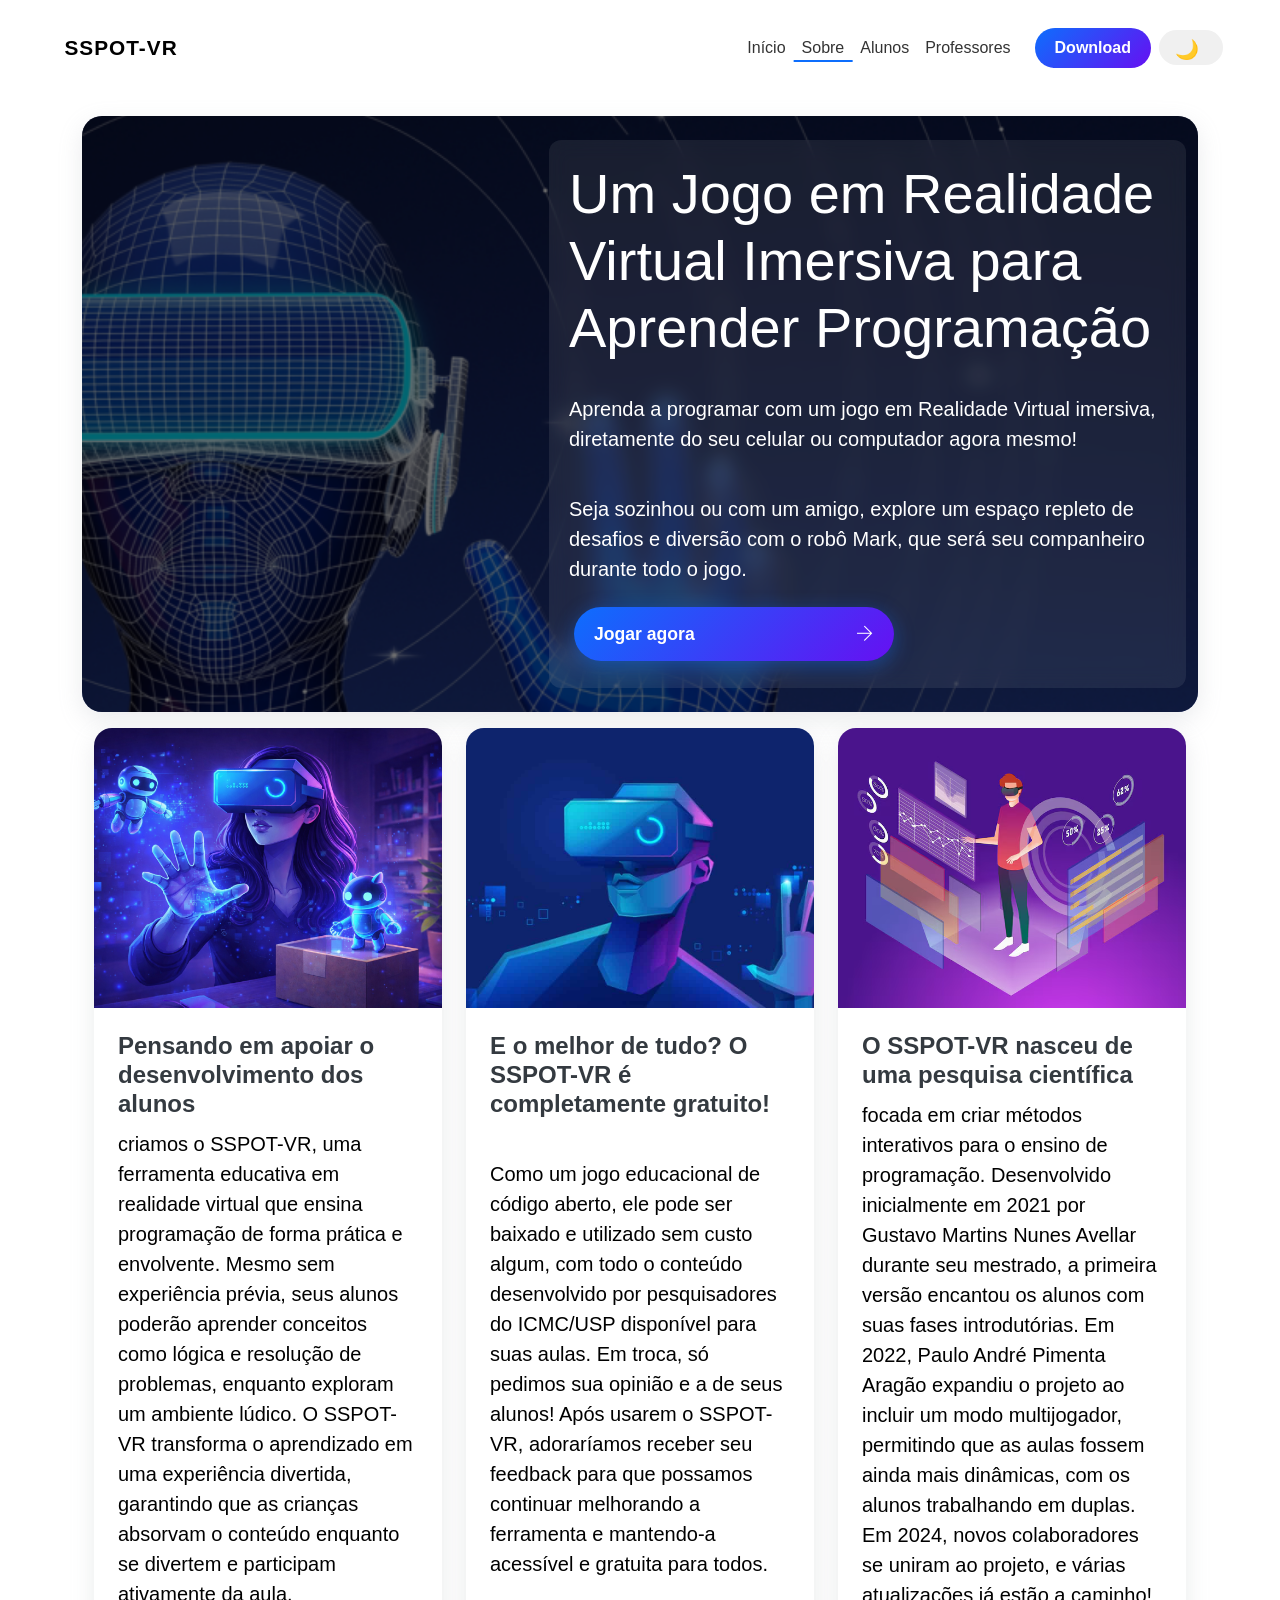
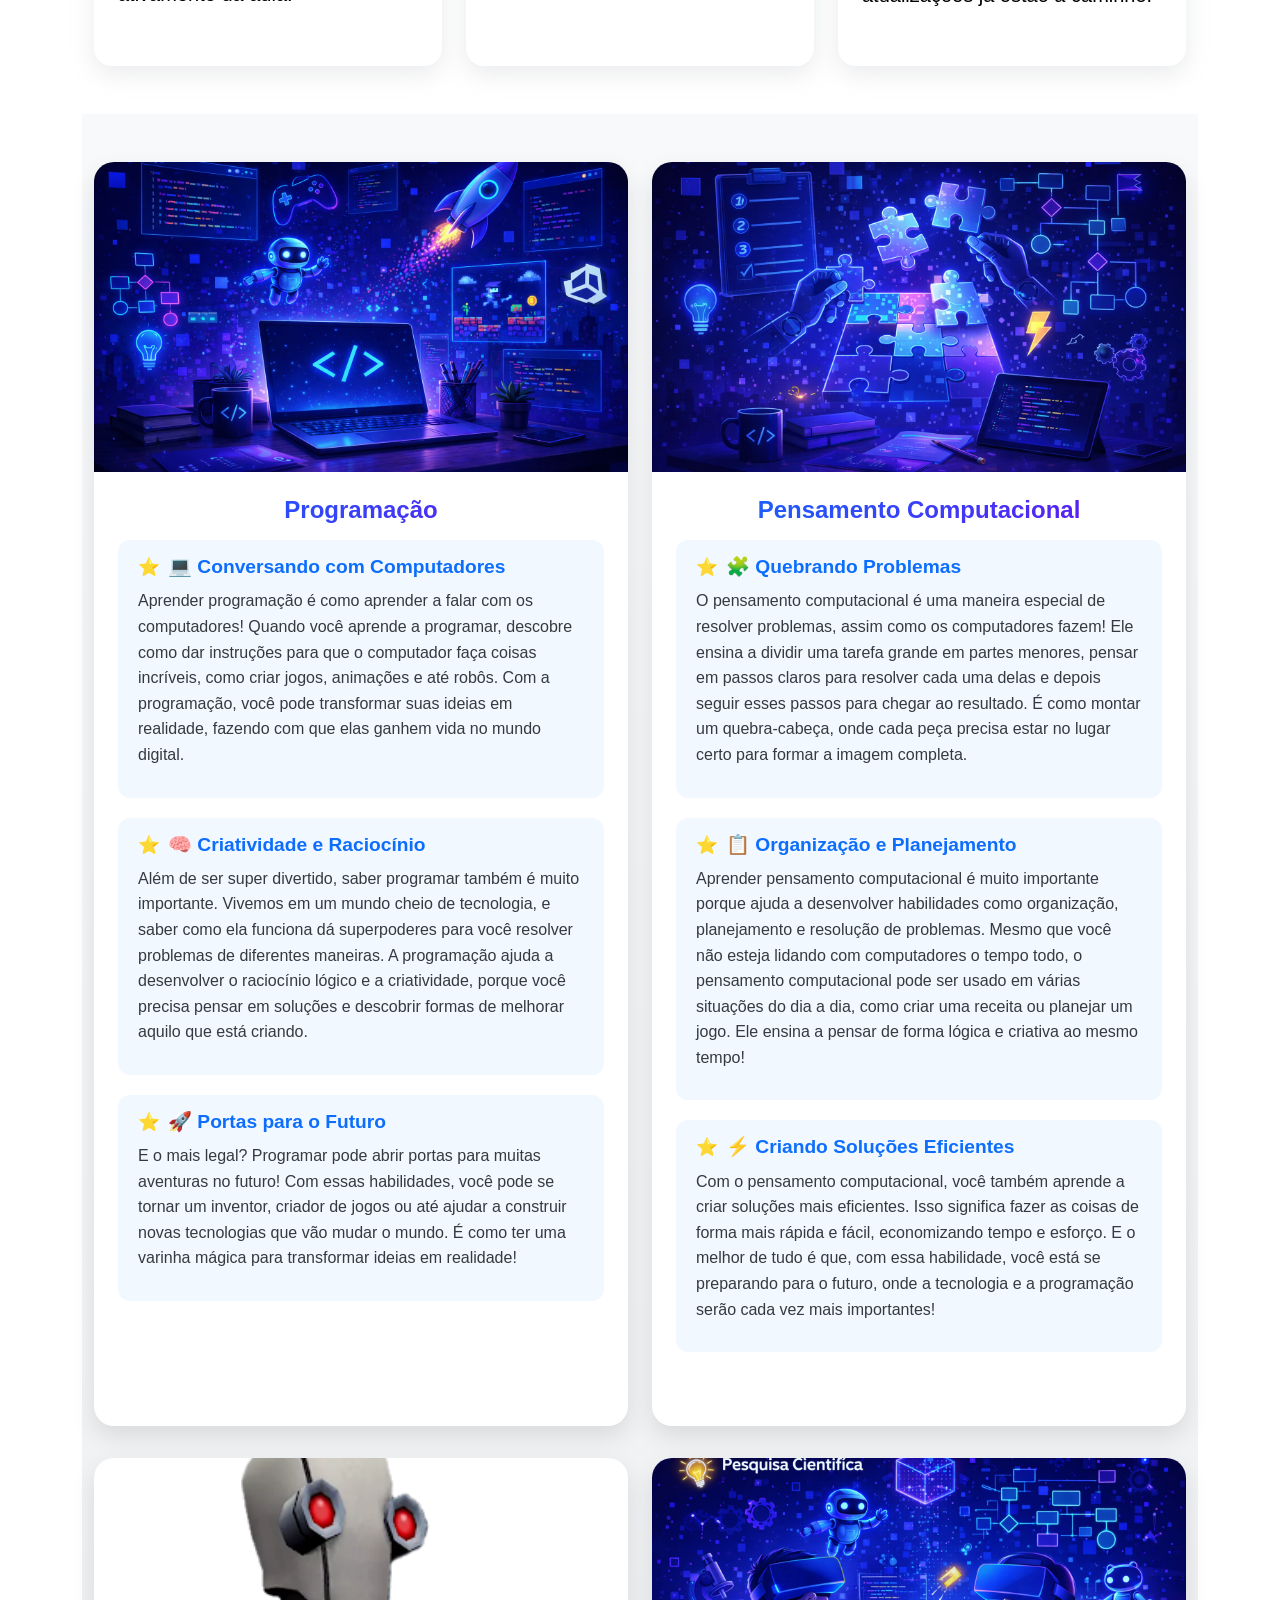
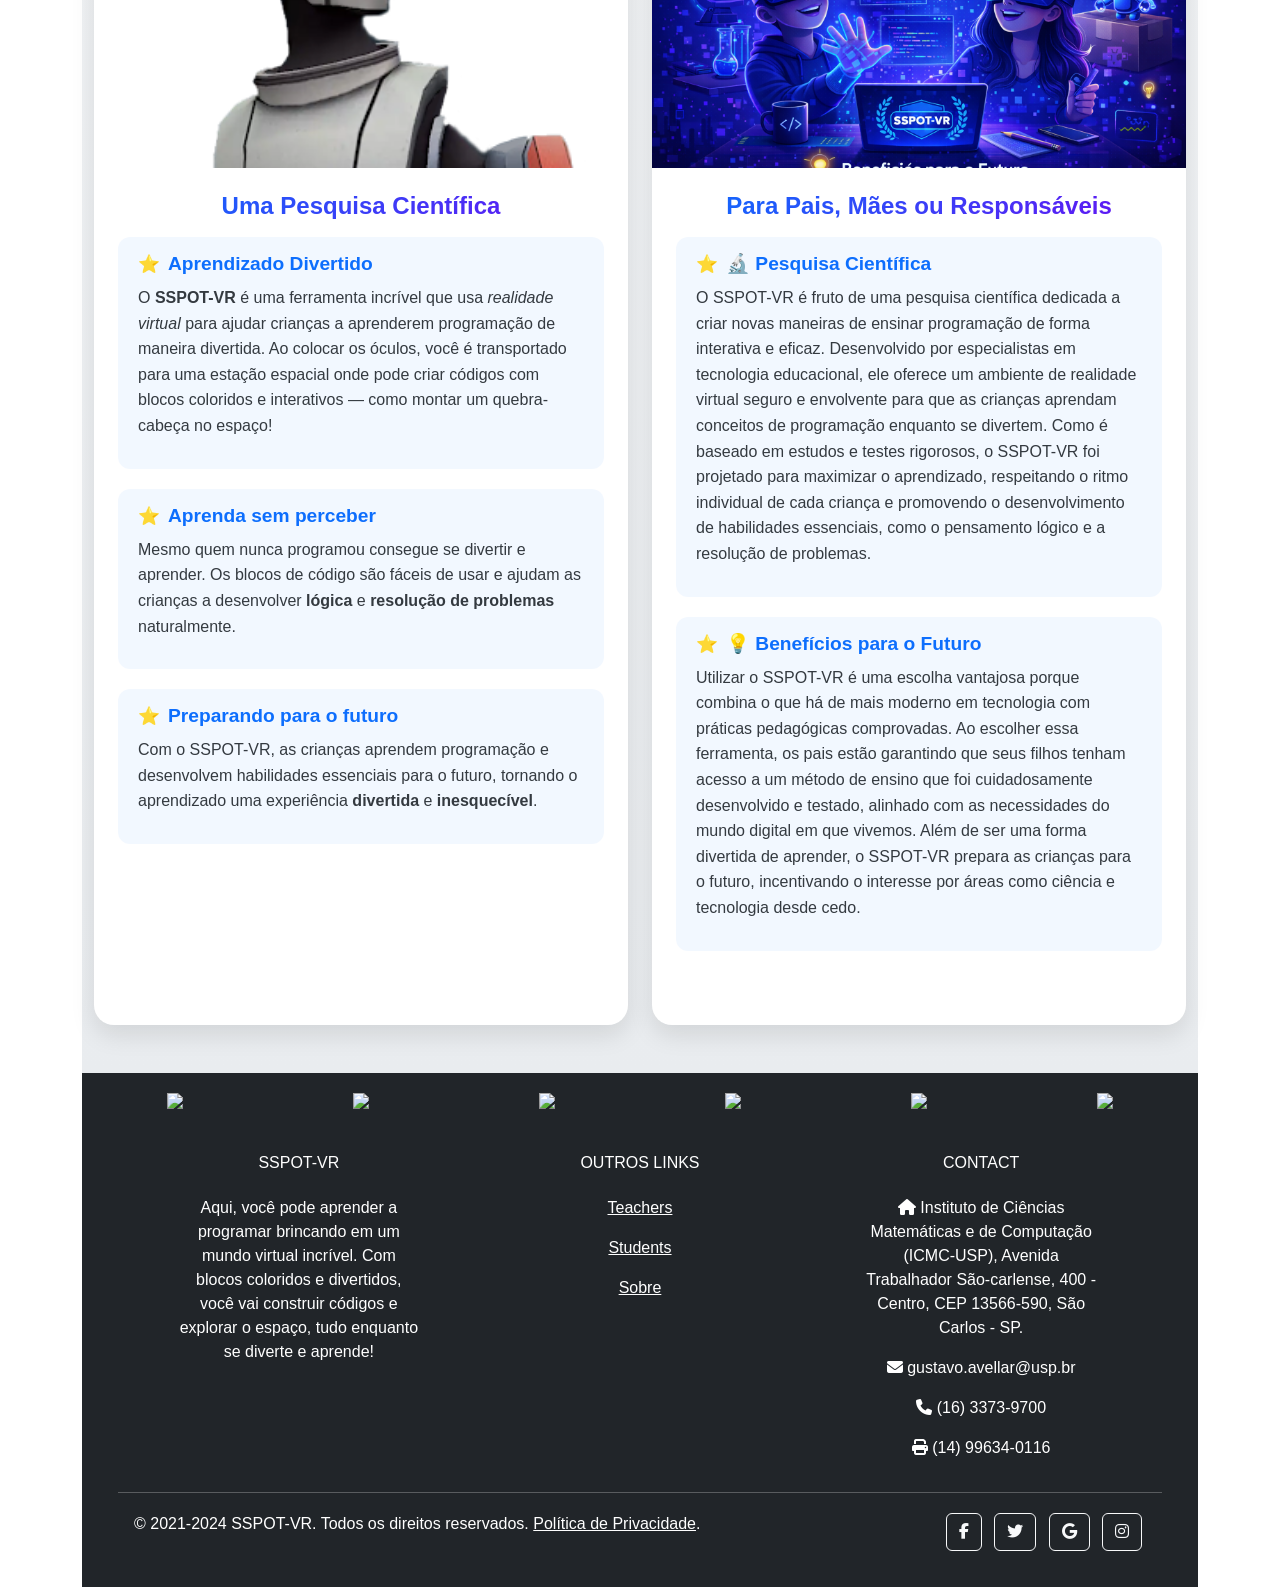
==== commit 4801d9da: "card-responsive-pages" ====
--- a/pages/about.html
+++ b/pages/about.html
@@ -113,60 +113,71 @@
         </div>
 
         <!-- Realities -->
-        <div class="row mt-4">
-          <div class="col-md-4 col-sm-12">
-            <div class="card h-100 card-tech">
-              <img
-                src="../assets/img/augmented-reality.png"
-                class="card-img-top"
-                alt="Realidade Aumentada"
-                style="height: 280px"
-              />
-              <div class="card-body">
-                <h4 class="card-title">Realidade Aumentada</h4>
-                <p class="lead-alt">
-                  Na Realidade Aumentada, você vê coisas novas no mundo real
-                  usando a câmera do celular ou tablet. É como colocar objetos e
-                  personagens mágicos na sua sala de estar!
-                </p>
-              </div>
-            </div>
-          </div>
-
-          <div class="col-md-4 col-sm-12 mt-sm">
-            <div class="card h-100 card-tech">
-              <img
-                src="../assets/img/virtual-reality.jpg"
-                class="card-img-top"
-                alt="Realidade Virtual"
-                style="height: 280px"
-              />
-              <div class="card-body">
-                <h4 class="card-title">Realidade Virtual</h4>
-                <p class="lead-alt">
-                  Na Realidade Virtual, você coloca um óculos especial e entra
-                  em um mundo completamente diferente! Nesse mundo, você pode
-                  brincar, aprender e explorar como se estivesse lá de verdade.
-                </p>
-              </div>
-            </div>
-          </div>
-
-          <div class="col-md-4 col-sm-12 mt-sm">
-            <div class="card h-100 card-tech">
-              <img
-                src="../assets/img/mixed-reality.png"
-                class="card-img-top"
-                alt="Realidade Mista"
-                style="height: 280px"
-              />
-              <div class="card-body">
-                <h4 class="card-title">Realidade Mista</h4>
-                <p class="lead-alt">
-                  Na Realidade Mista, o mundo real e o mundo virtual se juntam!
-                  Você pode ver coisas virtuais, como robôs ou criaturas,
-                  interagindo com objetos de verdade ao seu redor.
-                </p>
+        <section id="intro" class="pt-3 pb-5">
+      <div class="container">
+        <div class="grid-cards-containers">
+          <div class="card h-100 card-tech">
+            <img src="../assets/img/mixed-reality.png" class="card-img-top" alt="Realidade Mista"
+              style="height: 280px; object-fit: cover;" />
+            <div class="card-body d-flex flex-column justify-content-between">
+              <h4 class="card-title">
+                Pensando em apoiar o desenvolvimento dos alunos
+              </h4>
+              <p class="lead-alt">
+                criamos o SSPOT-VR, uma ferramenta educativa em realidade
+                virtual que ensina programação de forma prática e
+                envolvente. Mesmo sem experiência prévia, seus alunos
+                poderão aprender conceitos como lógica e resolução de
+                problemas, enquanto exploram um ambiente lúdico. O SSPOT-VR
+                transforma o aprendizado em uma experiência divertida,
+                garantindo que as crianças absorvam o conteúdo enquanto se
+                divertem e participam ativamente da aula.
+              </p>
+              <div class="text-center mt-3">
+              </div>
+            </div>
+          </div>
+
+          <div class="card h-100 card-tech">
+            <img src="../assets/img/virtual-reality.jpg" class="card-img-top" alt="Realidade Virtual"
+              style="height: 280px; object-fit: cover;" />
+            <div class="card-body d-flex flex-column justify-content-between">
+              <h4 class="card-title">
+                E o melhor de tudo? O SSPOT-VR é completamente gratuito!
+              </h4>
+              <p class="lead-alt">
+                Como um jogo educacional de código aberto, ele pode ser
+                baixado e utilizado sem custo algum, com todo o conteúdo
+                desenvolvido por pesquisadores do ICMC/USP disponível para
+                suas aulas. Em troca, só pedimos sua opinião e a de seus
+                alunos! Após usarem o SSPOT-VR, adoraríamos receber seu
+                feedback para que possamos continuar melhorando a ferramenta
+                e mantendo-a acessível e gratuita para todos.
+              </p>
+              <div class="text-center mt-3">
+              </div>
+            </div>
+          </div>
+
+          <div class="card h-100 card-tech">
+            <img src="../assets/img/augmented-reality.png" class="card-img-top" alt="Realidade Aumentada"
+              style="height: 280px; object-fit: cover;" />
+            <div class="card-body d-flex flex-column justify-content-between">
+              <h4 class="card-title">
+                O SSPOT-VR nasceu de uma pesquisa científica
+              </h4>
+              <p class="lead-alt">
+                focada em criar métodos interativos para o ensino de
+                programação. Desenvolvido inicialmente em 2021 por Gustavo
+                Martins Nunes Avellar durante seu mestrado, a primeira
+                versão encantou os alunos com suas fases introdutórias. Em
+                2022, Paulo André Pimenta Aragão expandiu o projeto ao
+                incluir um modo multijogador, permitindo que as aulas fossem
+                ainda mais dinâmicas, com os alunos trabalhando em duplas.
+                Em 2024, novos colaboradores se uniram ao projeto, e várias
+                atualizações já estão a caminho!
+              </p>
+              <div class="text-center mt-3">
               </div>
             </div>
           </div>
--- a/assets/css/styles.css
+++ b/assets/css/styles.css
@@ -1123,6 +1123,19 @@
   }
 }
 
+.grid-cards-containers {
+  display: grid;
+  grid-template-columns: repeat(3, 1fr); 
+  gap: 1.5rem;
+}
+
+@media (max-width: 1116px) {
+  .grid-cards-containers {
+    grid-template-columns: 1fr;
+    gap: 50px;
+  }
+}
+
 @media (min-width: 1116px) {
   .sspot-grid-container {
     grid-template-columns: 7fr 5fr;
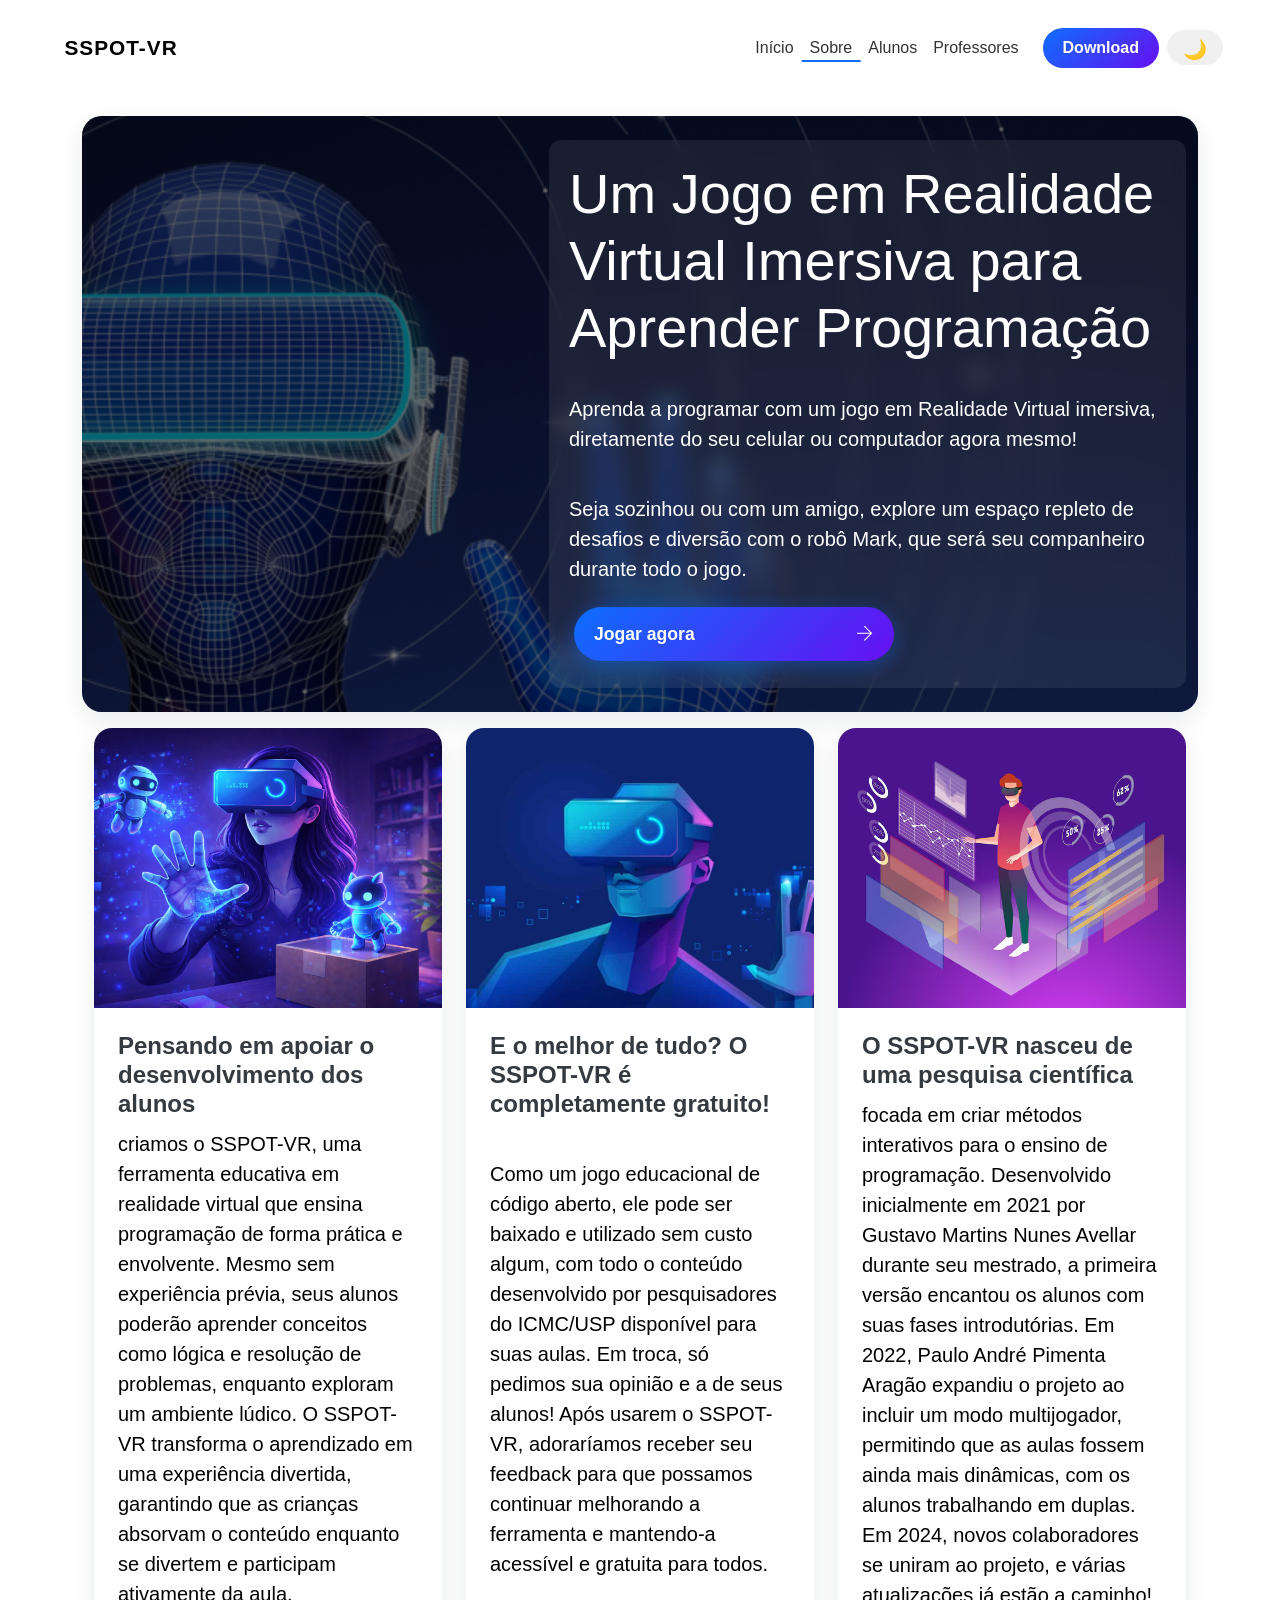
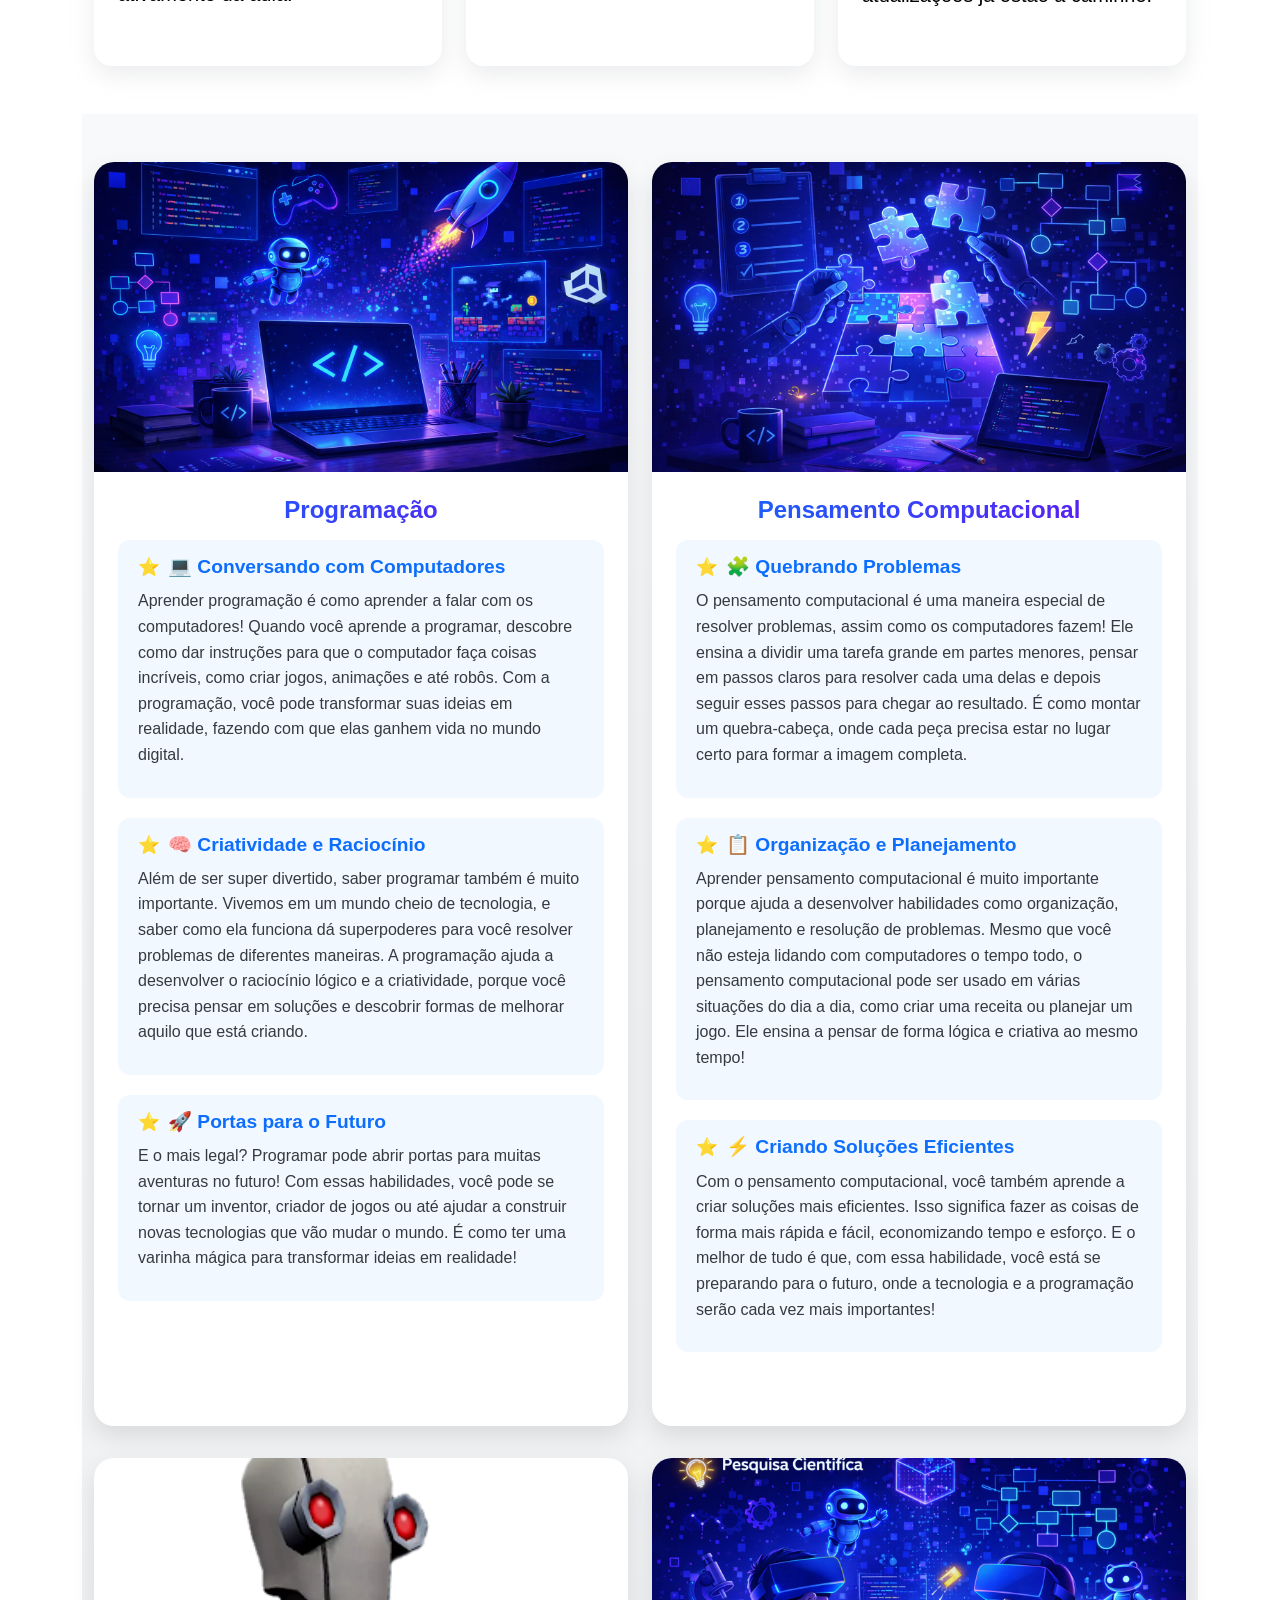
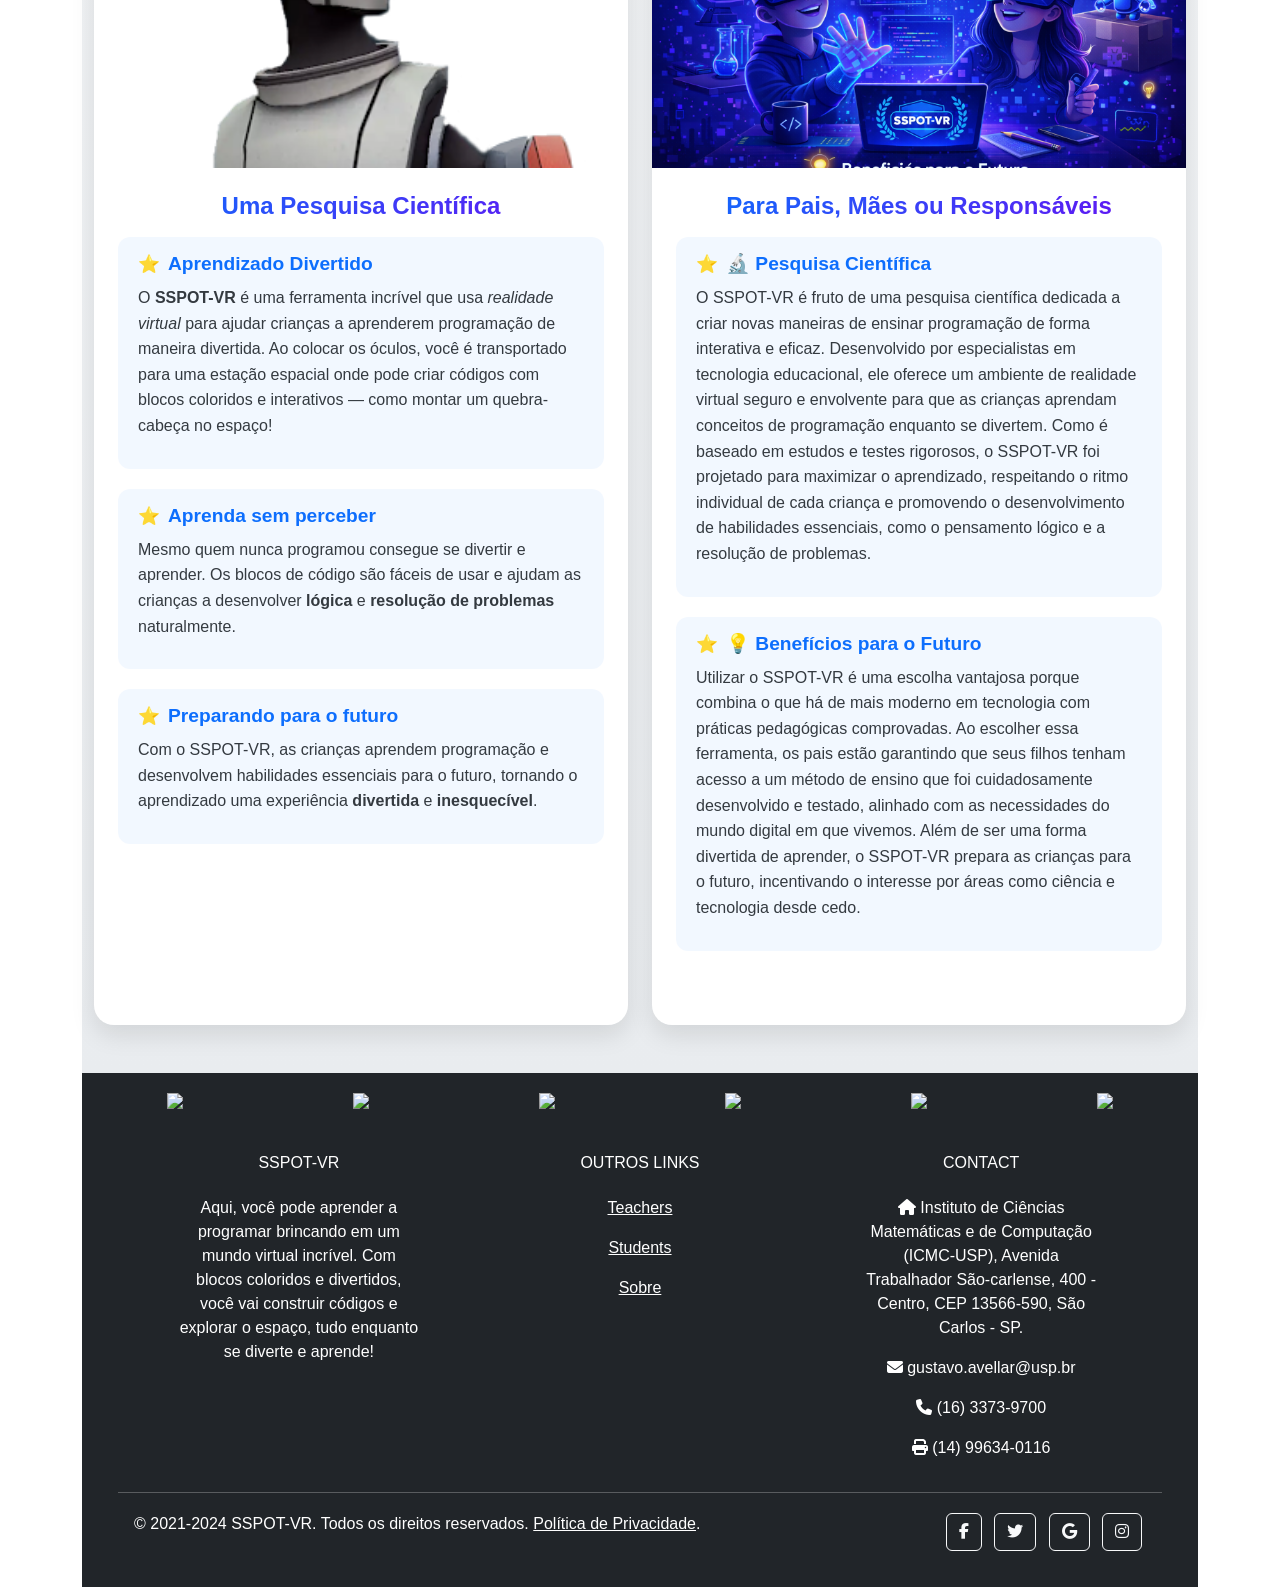
==== commit 6f77608d: "btn-theme-center" ====
--- a/pages/about.html
+++ b/pages/about.html
@@ -69,7 +69,6 @@
               <li class="nav-item ms-2 mt-2 mt-sm-0">
                 <button id="themeToggleBtn" class="btn-theme">
                   <i class="theme-icon ti ti-moon"></i>
-                  <span class="theme-text"></span>
                 </button>
               </li>
             </ul>
--- a/assets/css/styles.css
+++ b/assets/css/styles.css
@@ -386,6 +386,95 @@
   color: var(--accent-gold);
 }
 
+/* ==================== SEÇÃO CRÉDITOS ==================== */
+#creditos {
+  background: linear-gradient(180deg, var(--bg-light), #e9ecef);
+  transition: var(--transition-med);
+}
+
+body.dark-theme #creditos {
+  background: linear-gradient(180deg, var(--bg-dark-main), var(--bg-dark-surface));
+}
+
+.title-credits {
+  color: var(--text-dark);
+  transition: color 0.5s ease;
+}
+
+body.dark-theme .title-credits {
+  color: var(--text-light);
+}
+
+.card-credits {
+  transition: var(--transition-fast);
+}
+
+.card-credits:hover {
+  transform: translateY(-5px);
+  box-shadow: 0 15px 30px rgba(0, 0, 0, 0.15);
+}
+.icon-theme {
+  color: var(--primary-blue);
+  transition: color 0.5s ease;
+  margin-right: 5px;
+}
+
+body.dark-theme .icon-theme {
+  color: var(--accent-gold);
+}
+.credit-link {
+  color: var(--primary-blue);
+  text-decoration: none;
+  font-weight: 600;
+  transition: var(--transition-fast);
+}
+
+.credit-link:hover {
+  color: var(--primary-blue); 
+}
+
+body.dark-theme .credit-link {
+  color: var(--accent-gold);
+}
+
+body.dark-theme .credit-link:hover {
+  color: var(--bg-white);
+}
+
+.linha-citacoes {
+  font-size: 1rem;
+  line-height: 1.6;
+}
+
+.license-badge {
+  background: rgba(13, 110, 253, 0.05);
+  transition: var(--transition-med);
+}
+
+.citation-box {
+  background: rgba(102, 16, 242, 0.05);
+  padding: 1.2rem;
+  border-radius: 8px;
+  font-size: 0.95rem;
+  line-height: 1.5;
+  transition: var(--transition-med);
+}
+
+body.dark-theme .card-credits[style] {
+  border-top-color: var(--accent-gold) !important;
+}
+
+body.dark-theme .license-badge {
+  background: rgba(255, 215, 0, 0.05);
+}
+
+body.dark-theme .citation-box {
+  background: rgba(255, 152, 0, 0.05);
+  color: #e0e0e0;
+}
+.linha-mit{
+  border-top: 4px solid var(--primary-blue) ;
+}
 /* ==================== CARDS ESPECÍFICOS (ESTUDANTE E PROFESSOR) ==================== */
 .card-student {
   background: var(--bg-white);
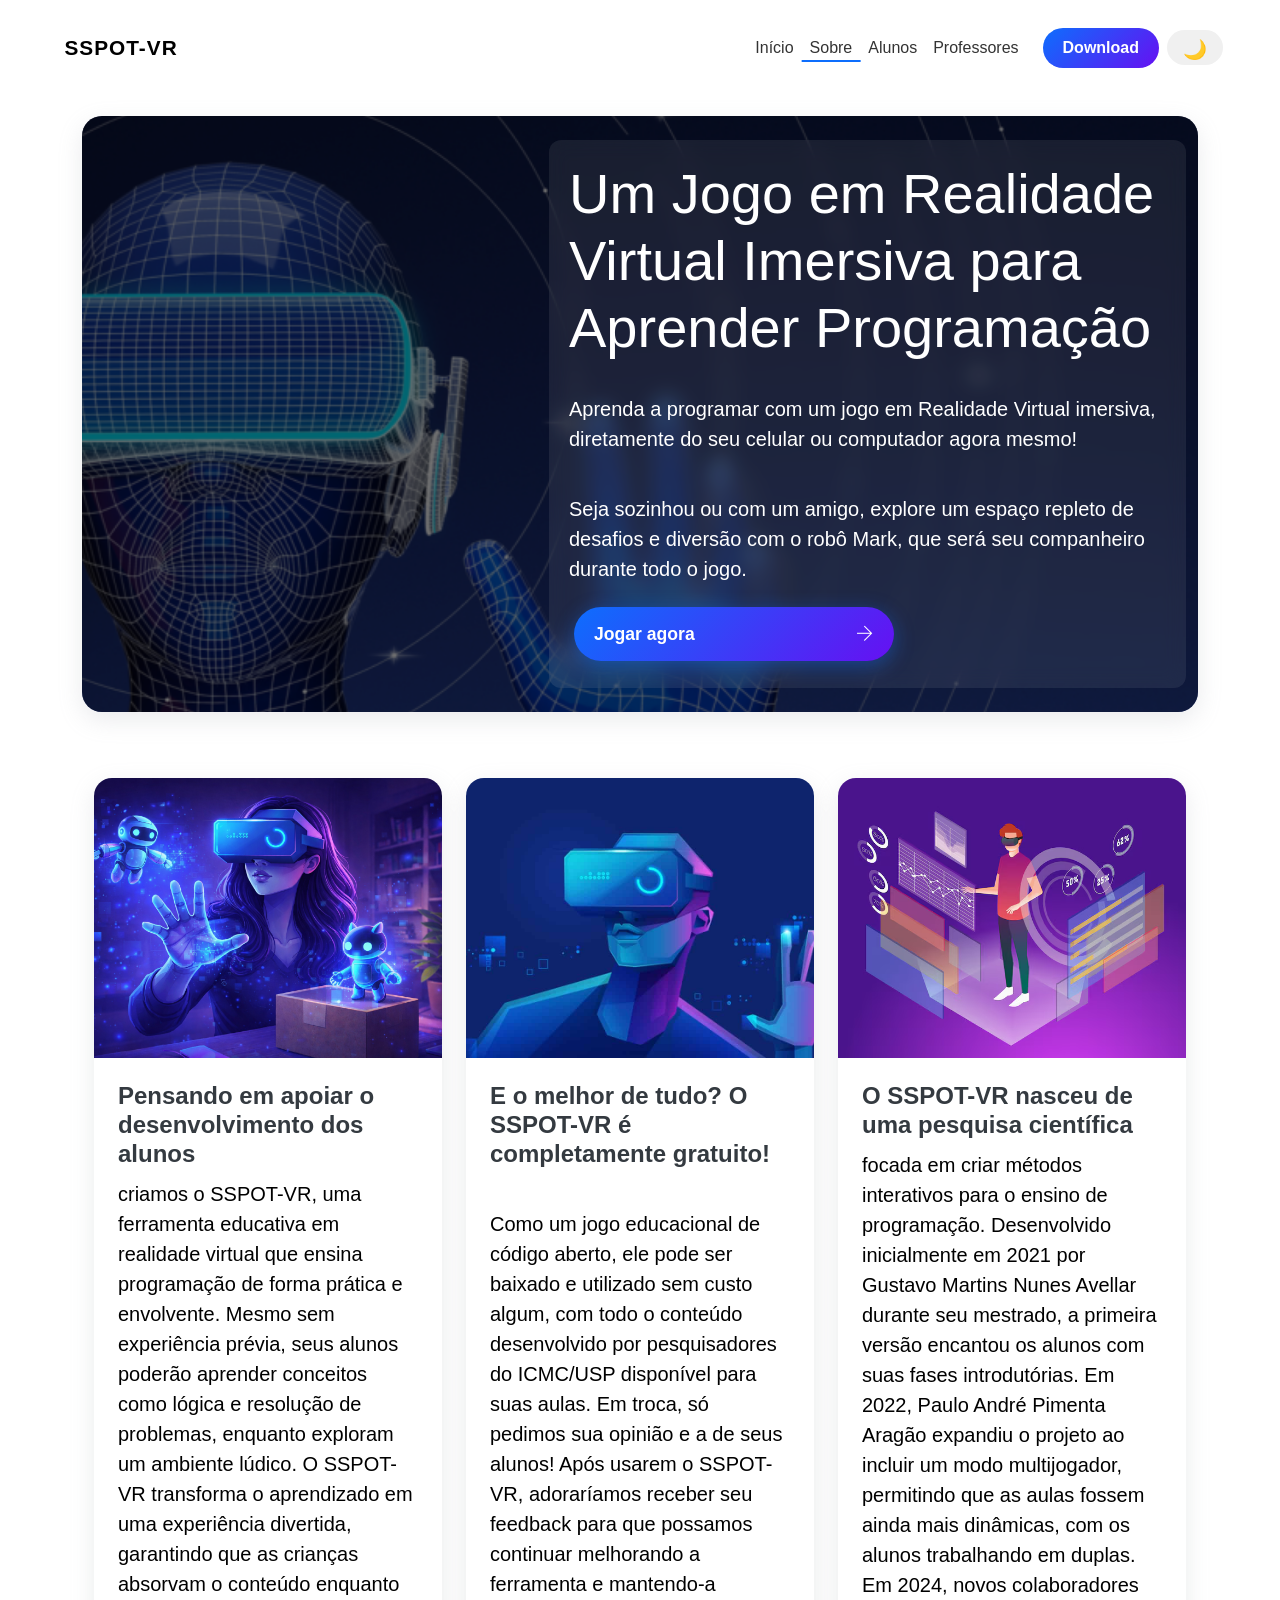
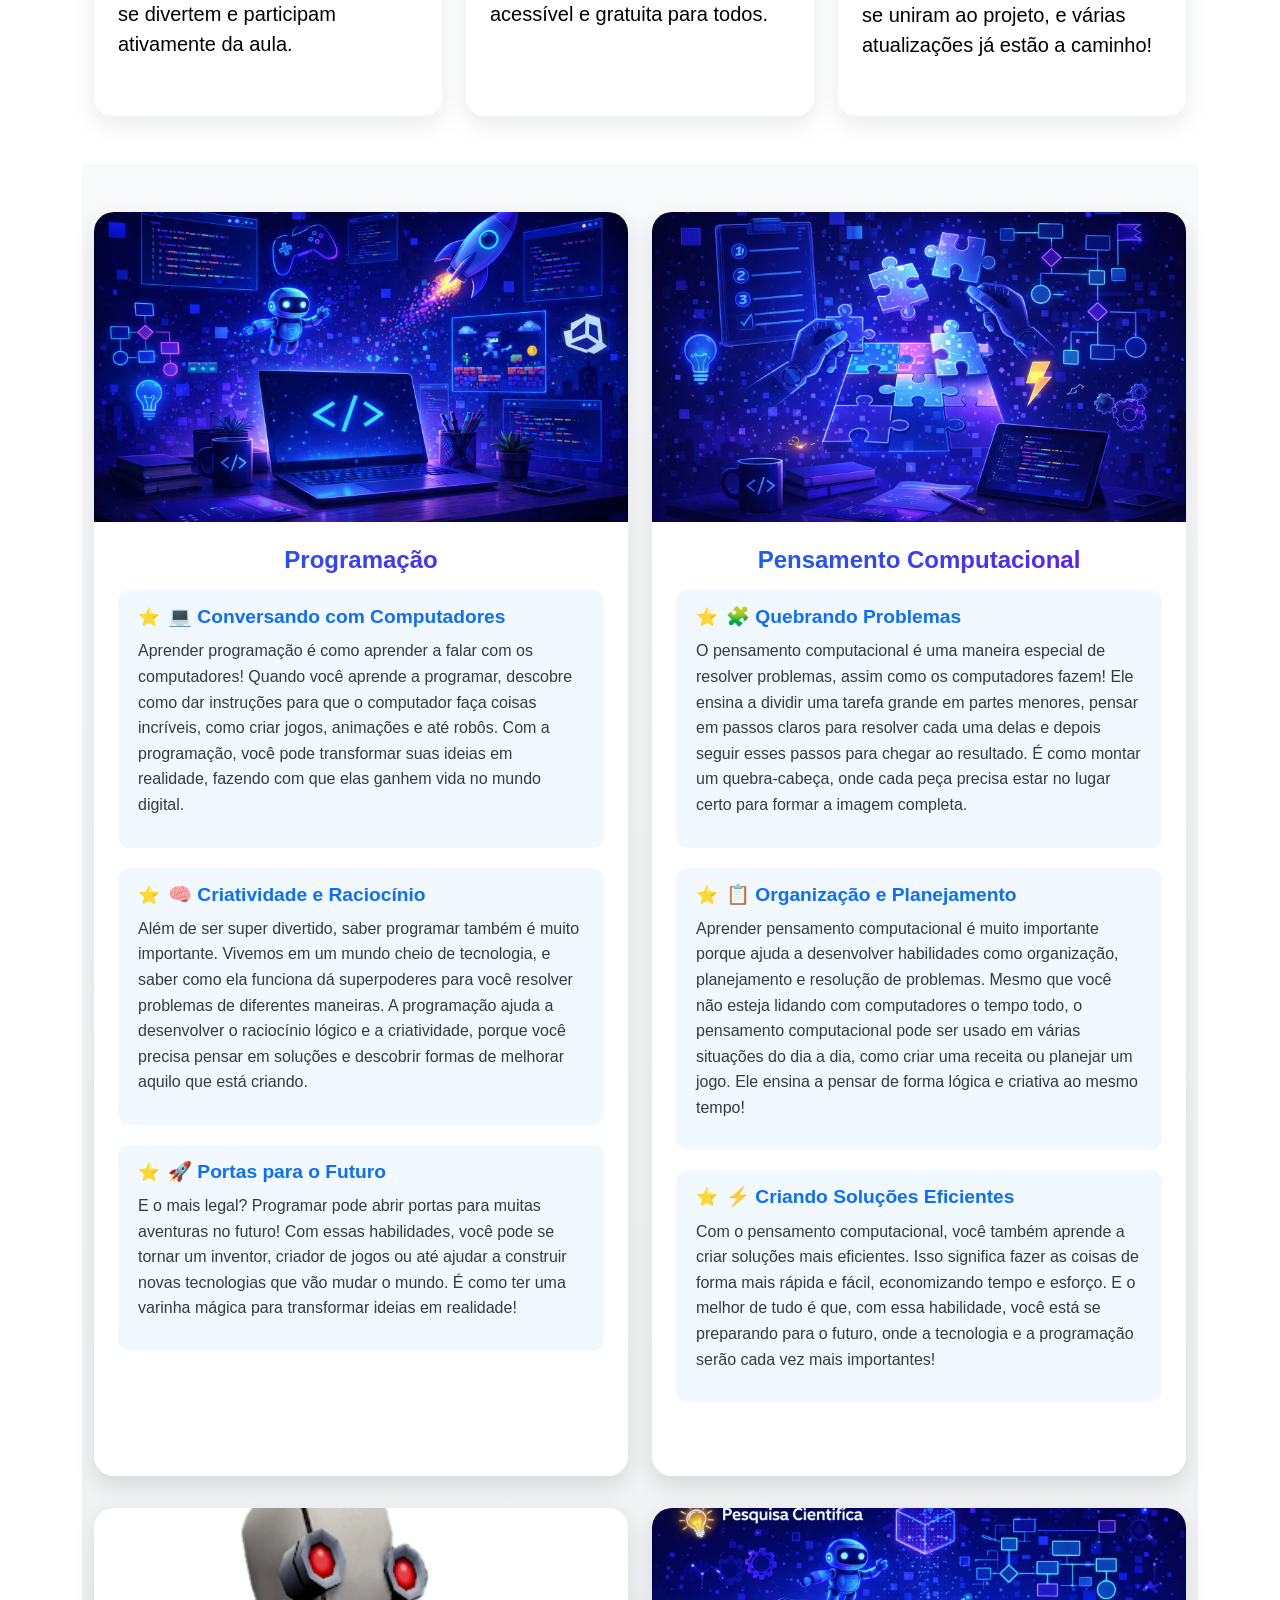
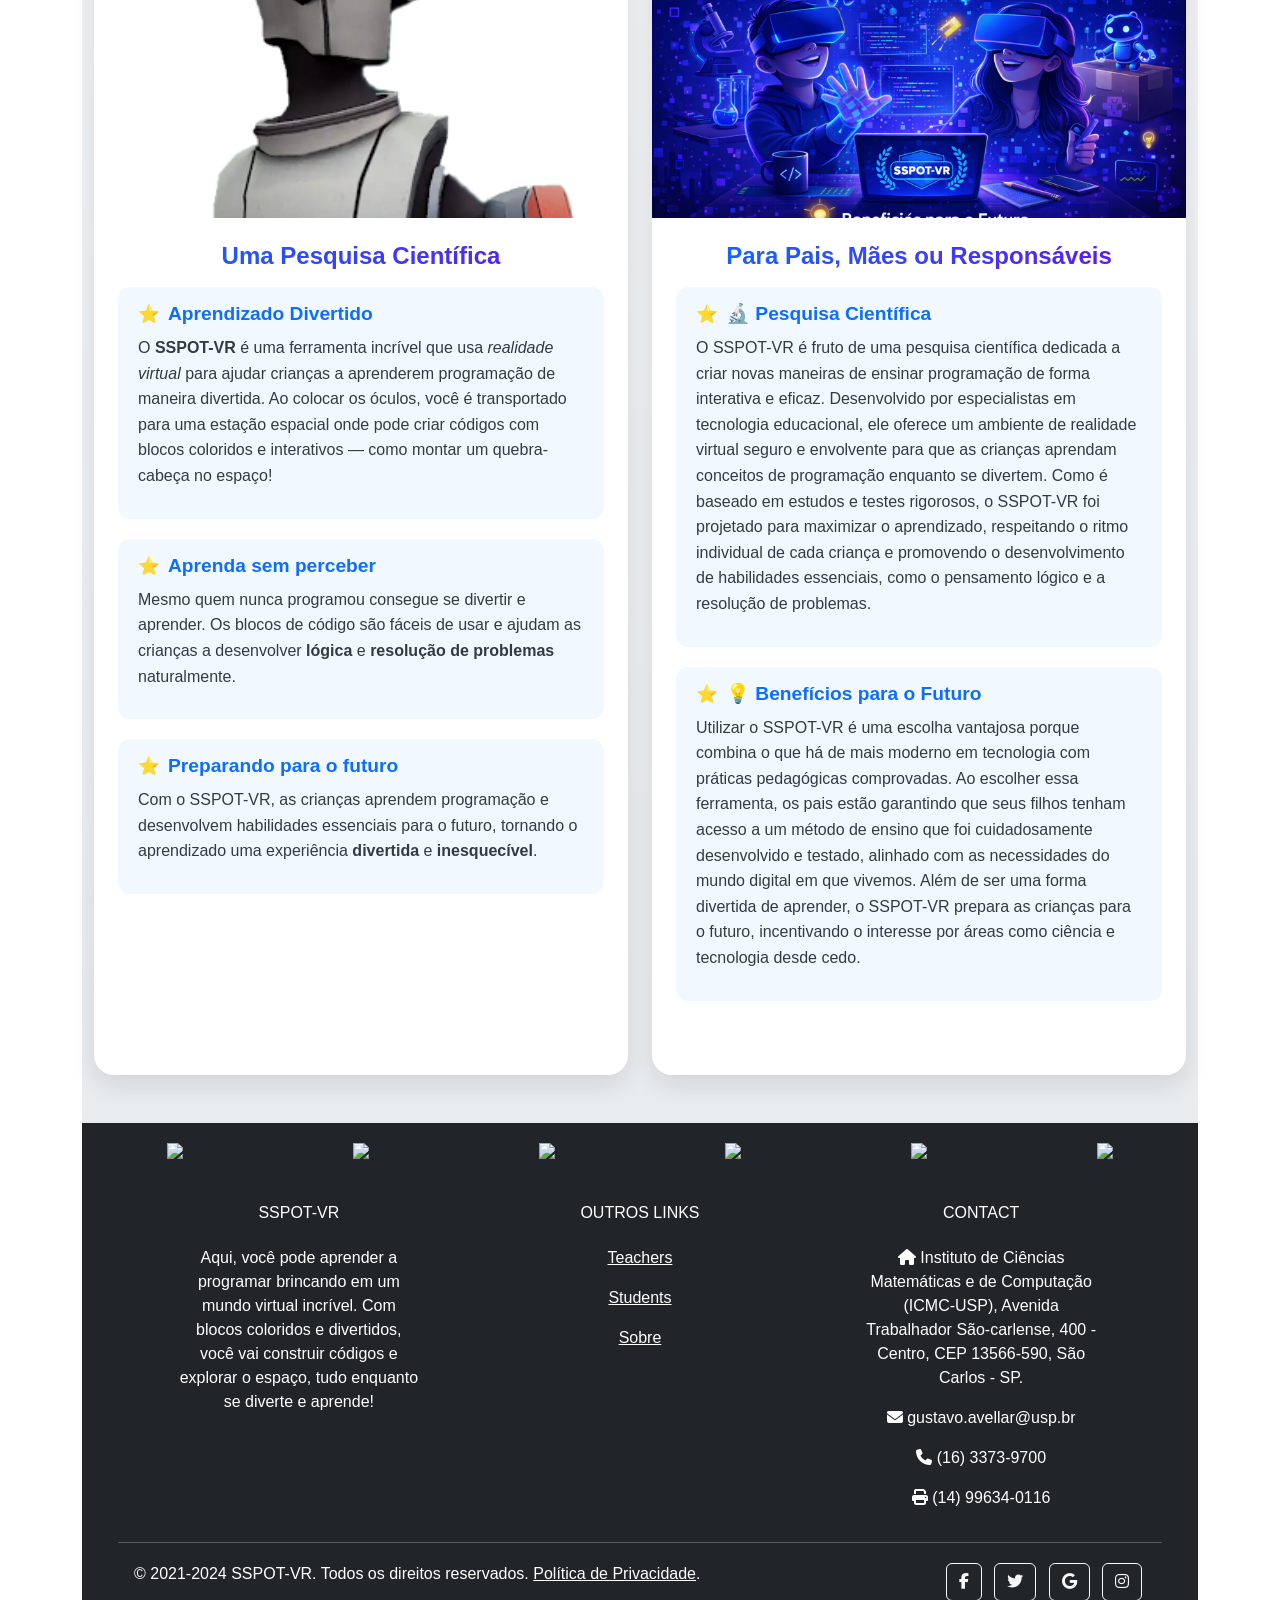
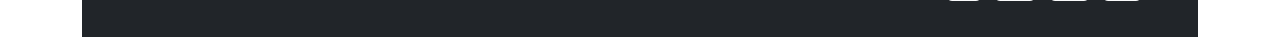
==== commit 61443da9: "intro-about-spacing" ====
--- a/pages/about.html
+++ b/pages/about.html
@@ -80,7 +80,7 @@
     <section id="intro" class="pt-3 pb-2">
       <div class="container">
         <!-- Play SSPOT-VR -->
-        <div class="row">
+        <div class="row" id="intro-about">
           <div class="col-12">
             <div class="card card-vr-bg">
               <div class="card-body no-padding">
--- a/assets/css/styles.css
+++ b/assets/css/styles.css
@@ -551,6 +551,11 @@
   color: var(--text-dark);
   background: linear-gradient(135deg, #fdfbfb, #ebedee);
   box-shadow: 0 15px 35px rgba(0, 0, 0, 0.1), inset 0 0 10px rgba(0, 0, 0, 0.03);
+  height: 100%; 
+  display: flex;
+  flex-direction: column;
+  justify-content: center;
+  align-items: center;
 }
 
 body.dark-theme .team-card-flip .card-front,
@@ -604,6 +609,11 @@
   font-weight: 700;
   margin-top: 10px;
   color: var(--primary-blue);
+  min-height: 60px;
+  display: flex;
+  align-items: center;
+  justify-content: center;
+  margin-bottom: 0;
 }
 
 body.dark-theme .team-card-flip h4 {
@@ -665,7 +675,6 @@
 .team-card-flip:hover {
   transform: translateY(-5px);
 }
-
 /* ==================== CARD REALIDADE VIRTUAL (VR) ==================== */
 .card-vr-bg {
   position: relative;
@@ -1242,7 +1251,7 @@
 }
 
 /* ==================== AJUSTES RESPONSIVOS FINAIS ==================== */
-#card-teacher {
+#card-teacher, #intro-about {
   margin-bottom: 50px;
 }
 
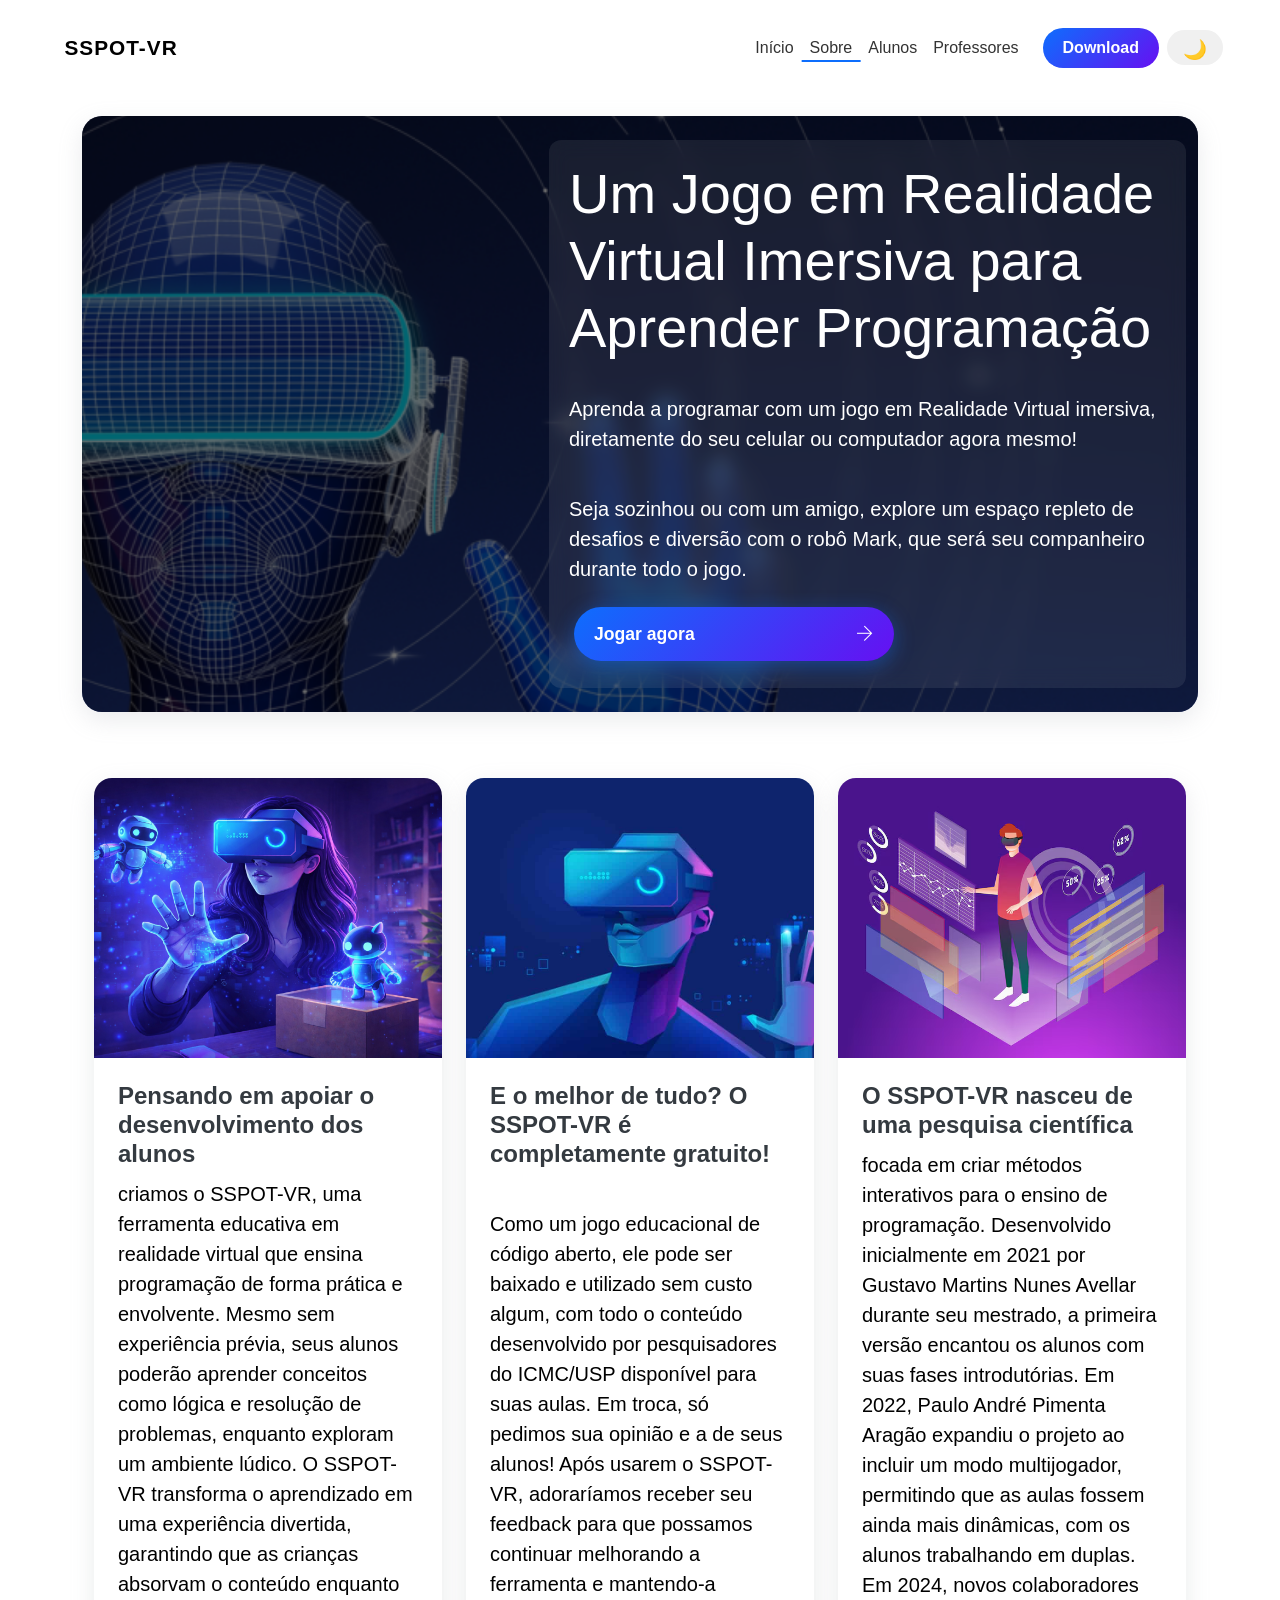
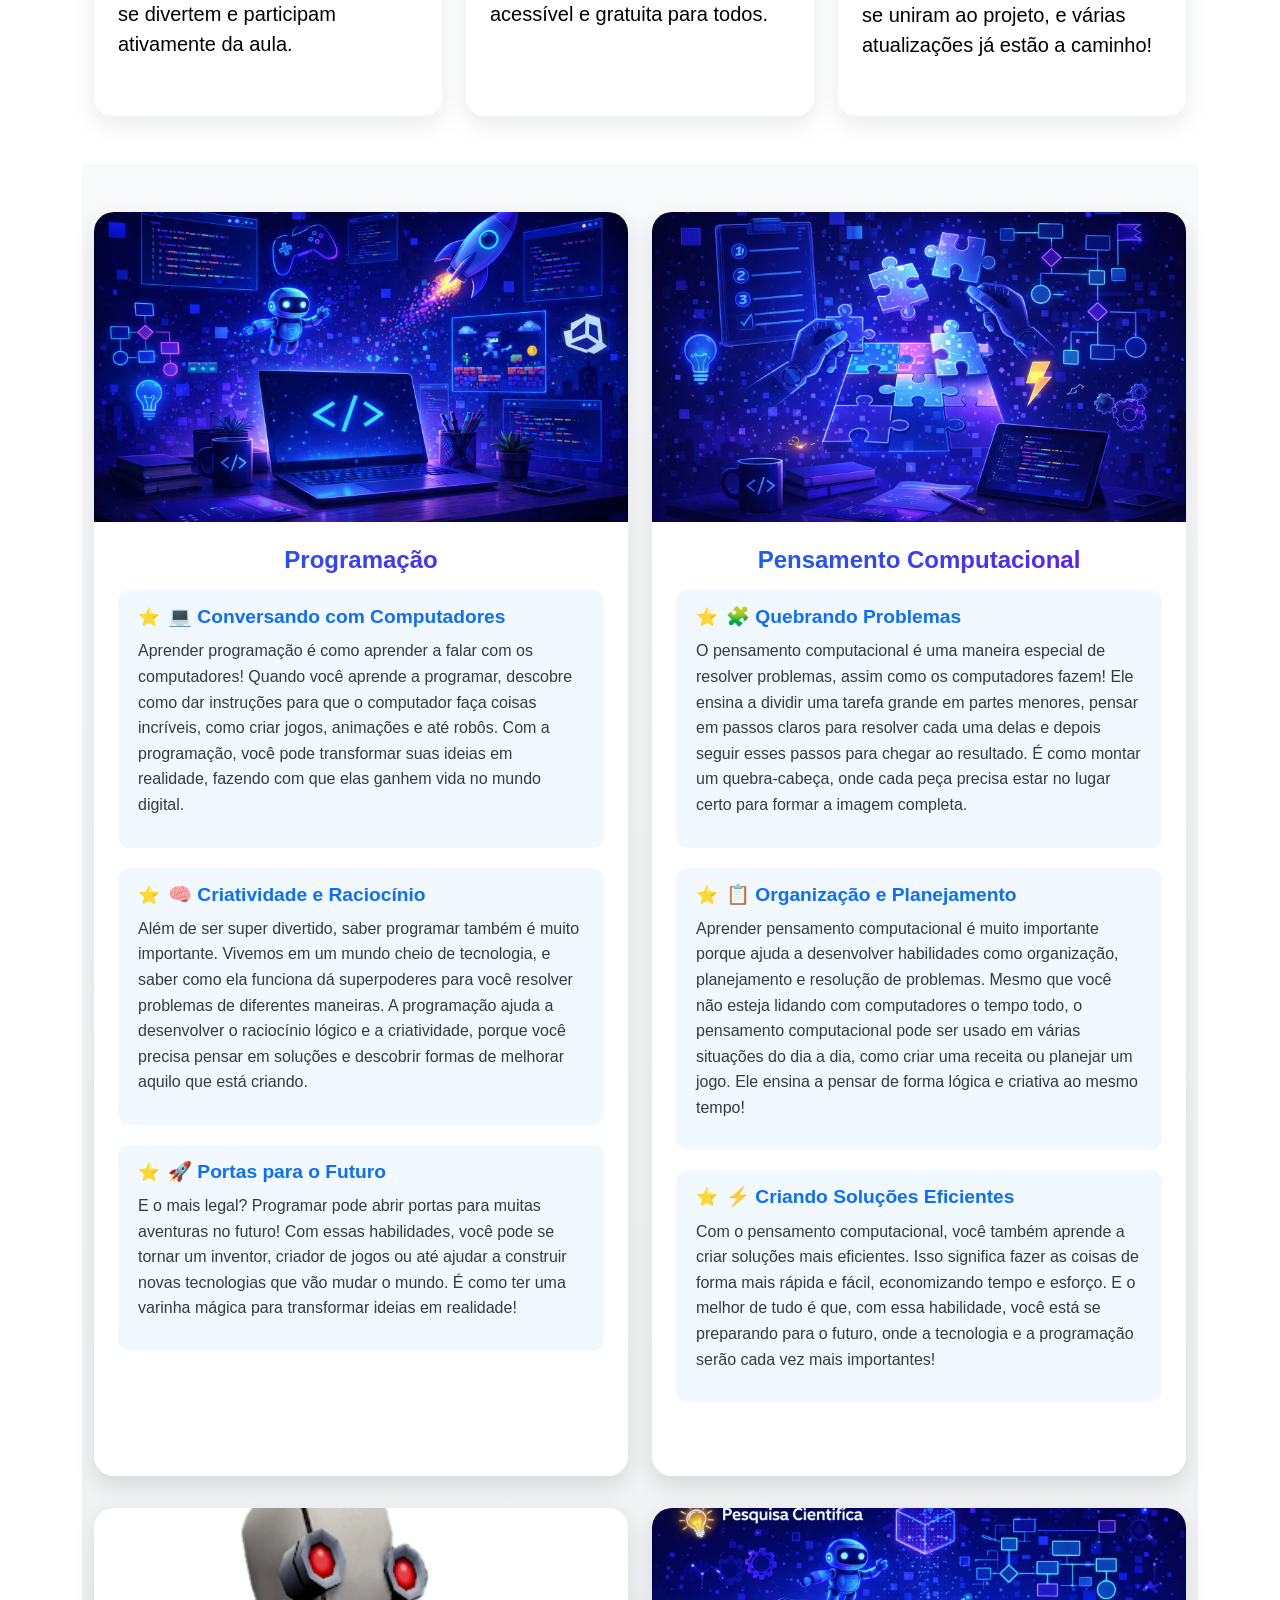
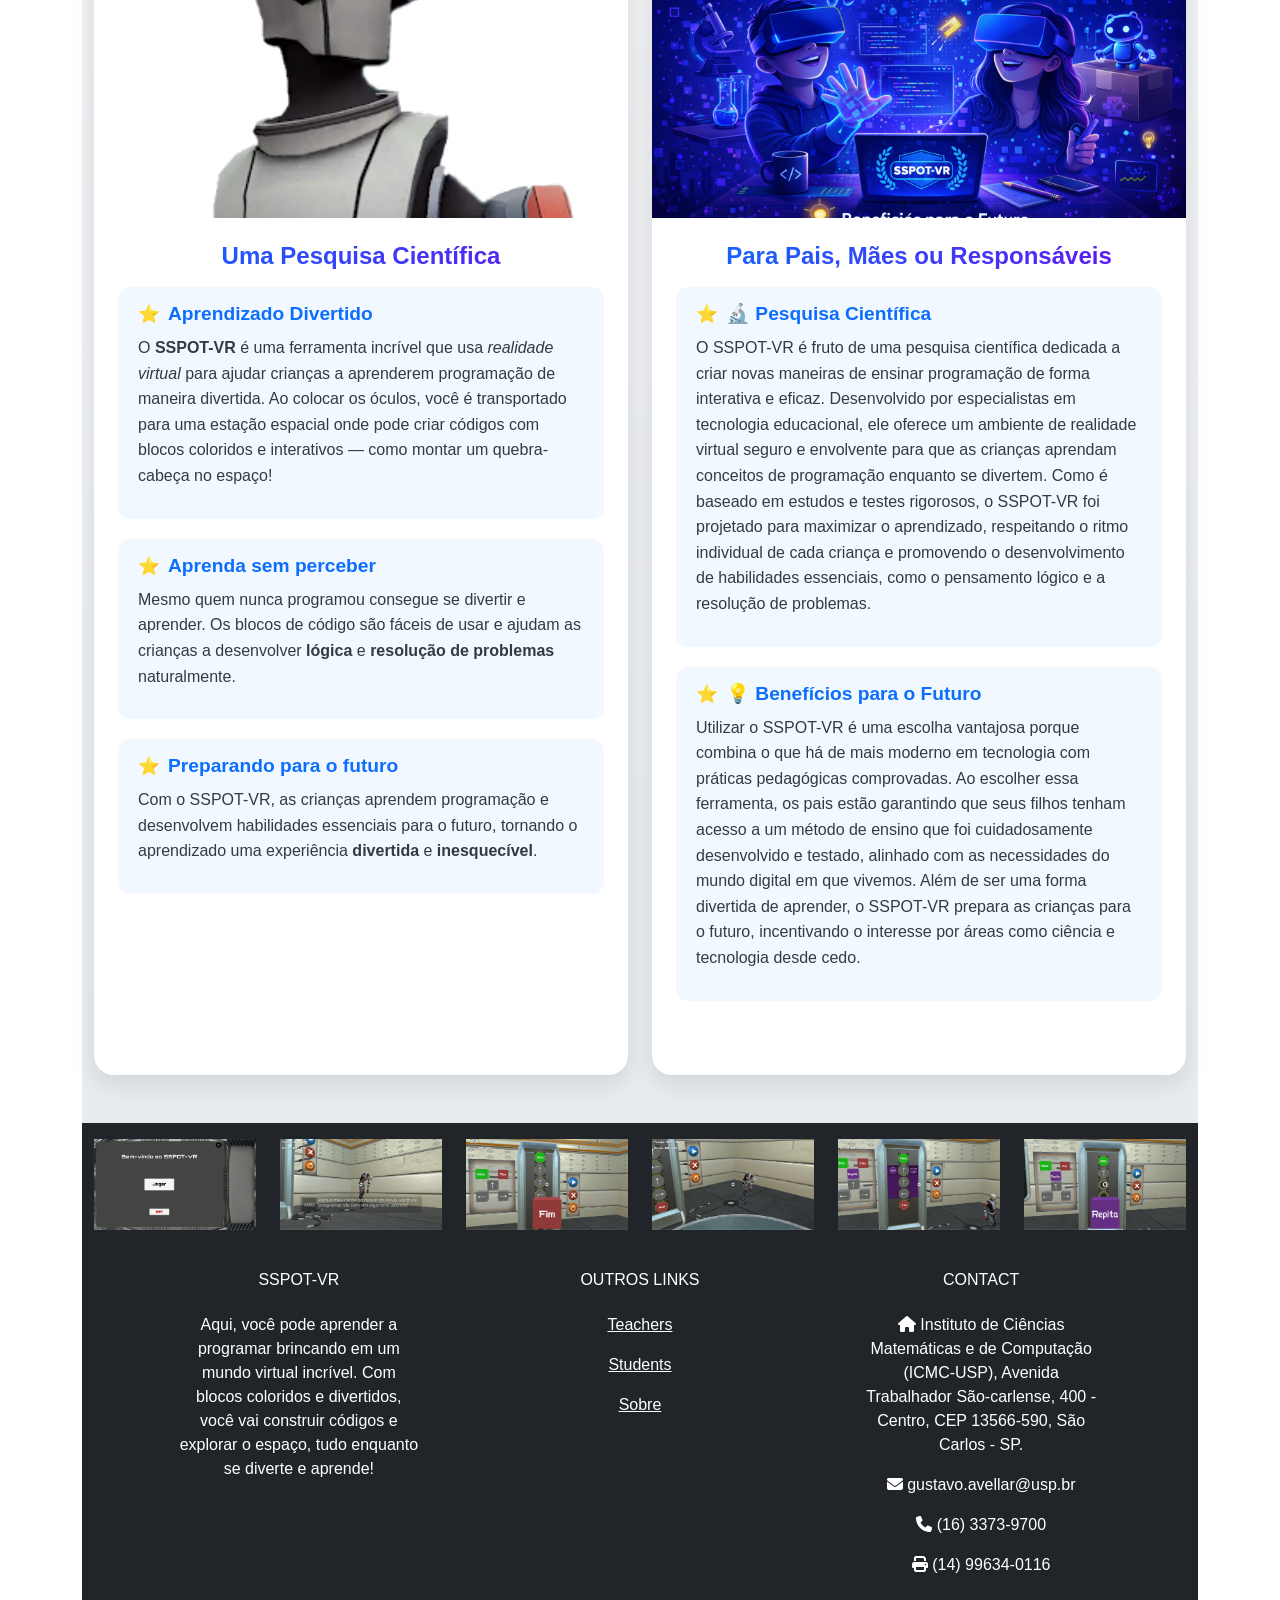
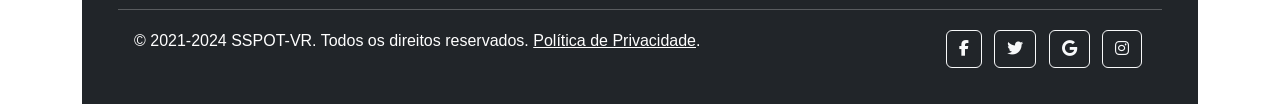
==== commit b05629d5: "imgs sobre o proojeto" ====
--- a/pages/about.html
+++ b/pages/about.html
@@ -403,15 +403,29 @@
     <!-- Footer -->
     <footer class="bg-dark text-white text-center py-3">
       <div class="container">
-        <section class="">
+       <section class="">
           <div class="row">
             <div class="col-lg-2 col-md-12 mb-4 mb-md-0">
               <div
                 class="bg-image hover-overlay ripple shadow-1-strong rounded"
                 data-ripple-color="light"
               >
+                <img src="../assets/img/1 - menu ui.png" class="w-100" />
+                <a href="#!">
+                  <div
+                    class="mask"
+                    style="background-color: rgba(251, 251, 251, 0.2)"
+                  ></div>
+                </a>
+              </div>
+            </div>
+            <div class="col-lg-2 col-md-12 mb-4 mb-md-0">
+              <div
+                class="bg-image hover-overlay ripple shadow-1-strong rounded"
+                data-ripple-color="light"
+              >
                 <img
-                  src="https://mdbootstrap.com/img/new/fluid/city/113.jpg"
+                  src="../assets/img/2 - primeiro desafio.png"
                   class="w-100"
                 />
                 <a href="#!">
@@ -428,7 +442,7 @@
                 data-ripple-color="light"
               >
                 <img
-                  src="https://mdbootstrap.com/img/new/fluid/city/111.jpg"
+                  src="../assets/img/3 - algoritmo no computador.png"
                   class="w-100"
                 />
                 <a href="#!">
@@ -444,8 +458,22 @@
                 class="bg-image hover-overlay ripple shadow-1-strong rounded"
                 data-ripple-color="light"
               >
+                <img src="../assets/img/4 - mark travado.png" class="w-100" />
+                <a href="#!">
+                  <div
+                    class="mask"
+                    style="background-color: rgba(251, 251, 251, 0.2)"
+                  ></div>
+                </a>
+              </div>
+            </div>
+            <div class="col-lg-2 col-md-12 mb-4 mb-md-0">
+              <div
+                class="bg-image hover-overlay ripple shadow-1-strong rounded"
+                data-ripple-color="light"
+              >
                 <img
-                  src="https://mdbootstrap.com/img/new/fluid/city/112.jpg"
+                  src="../assets/img/5 - comando de repetição.png"
                   class="w-100"
                 />
                 <a href="#!">
@@ -462,41 +490,7 @@
                 data-ripple-color="light"
               >
                 <img
-                  src="https://mdbootstrap.com/img/new/fluid/city/114.jpg"
-                  class="w-100"
-                />
-                <a href="#!">
-                  <div
-                    class="mask"
-                    style="background-color: rgba(251, 251, 251, 0.2)"
-                  ></div>
-                </a>
-              </div>
-            </div>
-            <div class="col-lg-2 col-md-12 mb-4 mb-md-0">
-              <div
-                class="bg-image hover-overlay ripple shadow-1-strong rounded"
-                data-ripple-color="light"
-              >
-                <img
-                  src="https://mdbootstrap.com/img/new/fluid/city/115.jpg"
-                  class="w-100"
-                />
-                <a href="#!">
-                  <div
-                    class="mask"
-                    style="background-color: rgba(251, 251, 251, 0.2)"
-                  ></div>
-                </a>
-              </div>
-            </div>
-            <div class="col-lg-2 col-md-12 mb-4 mb-md-0">
-              <div
-                class="bg-image hover-overlay ripple shadow-1-strong rounded"
-                data-ripple-color="light"
-              >
-                <img
-                  src="https://mdbootstrap.com/img/new/fluid/city/116.jpg"
+                  src="../assets/img/6 - comando de repetição 2.png"
                   class="w-100"
                 />
                 <a href="#!">
--- a/assets/css/styles.css
+++ b/assets/css/styles.css
@@ -441,29 +441,6 @@
   color: var(--bg-white);
 }
 
-.linha-citacoes {
-  font-size: 1rem;
-  line-height: 1.6;
-}
-
-.license-badge {
-  background: rgba(13, 110, 253, 0.05);
-  transition: var(--transition-med);
-}
-
-.citation-box {
-  background: rgba(102, 16, 242, 0.05);
-  padding: 1.2rem;
-  border-radius: 8px;
-  font-size: 0.95rem;
-  line-height: 1.5;
-  transition: var(--transition-med);
-}
-
-body.dark-theme .card-credits[style] {
-  border-top-color: var(--accent-gold) !important;
-}
-
 body.dark-theme .license-badge {
   background: rgba(255, 215, 0, 0.05);
 }
@@ -471,9 +448,6 @@
 body.dark-theme .citation-box {
   background: rgba(255, 152, 0, 0.05);
   color: #e0e0e0;
-}
-.linha-mit{
-  border-top: 4px solid var(--primary-blue) ;
 }
 /* ==================== CARDS ESPECÍFICOS (ESTUDANTE E PROFESSOR) ==================== */
 .card-student {
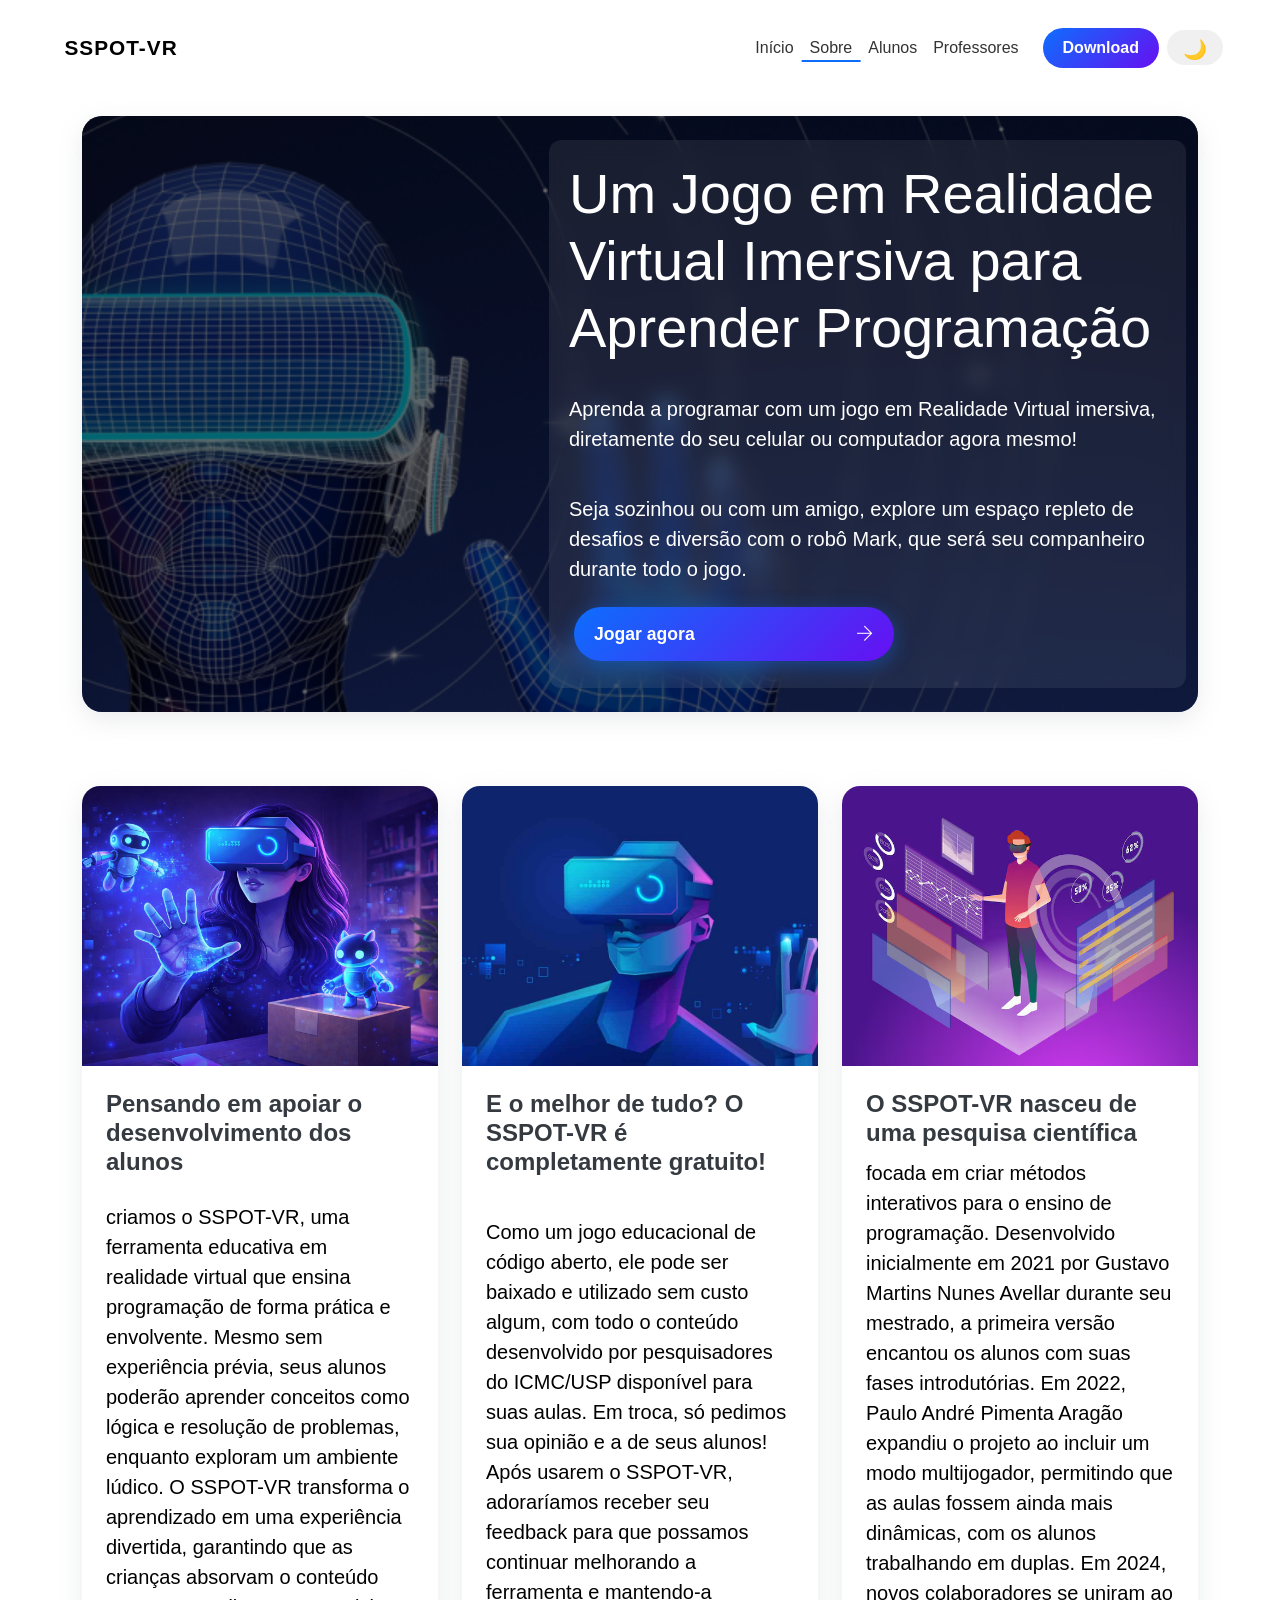
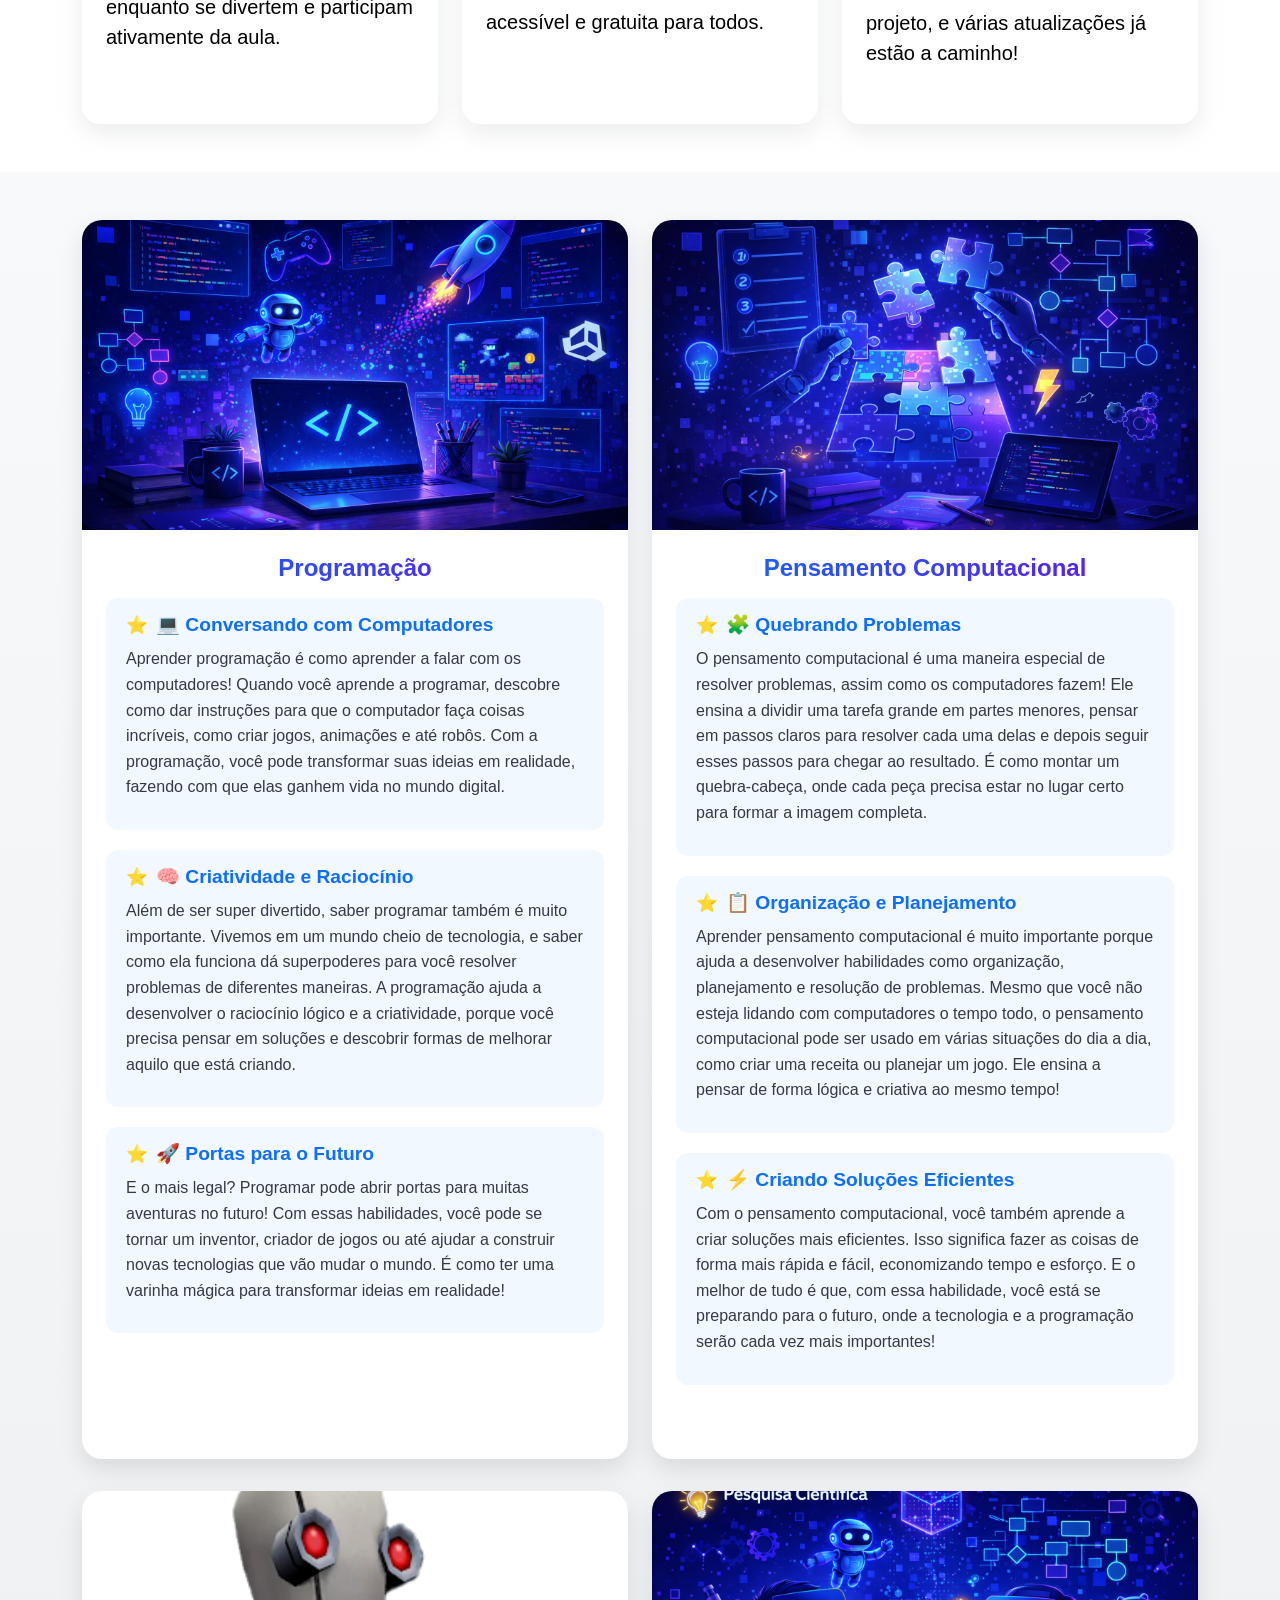
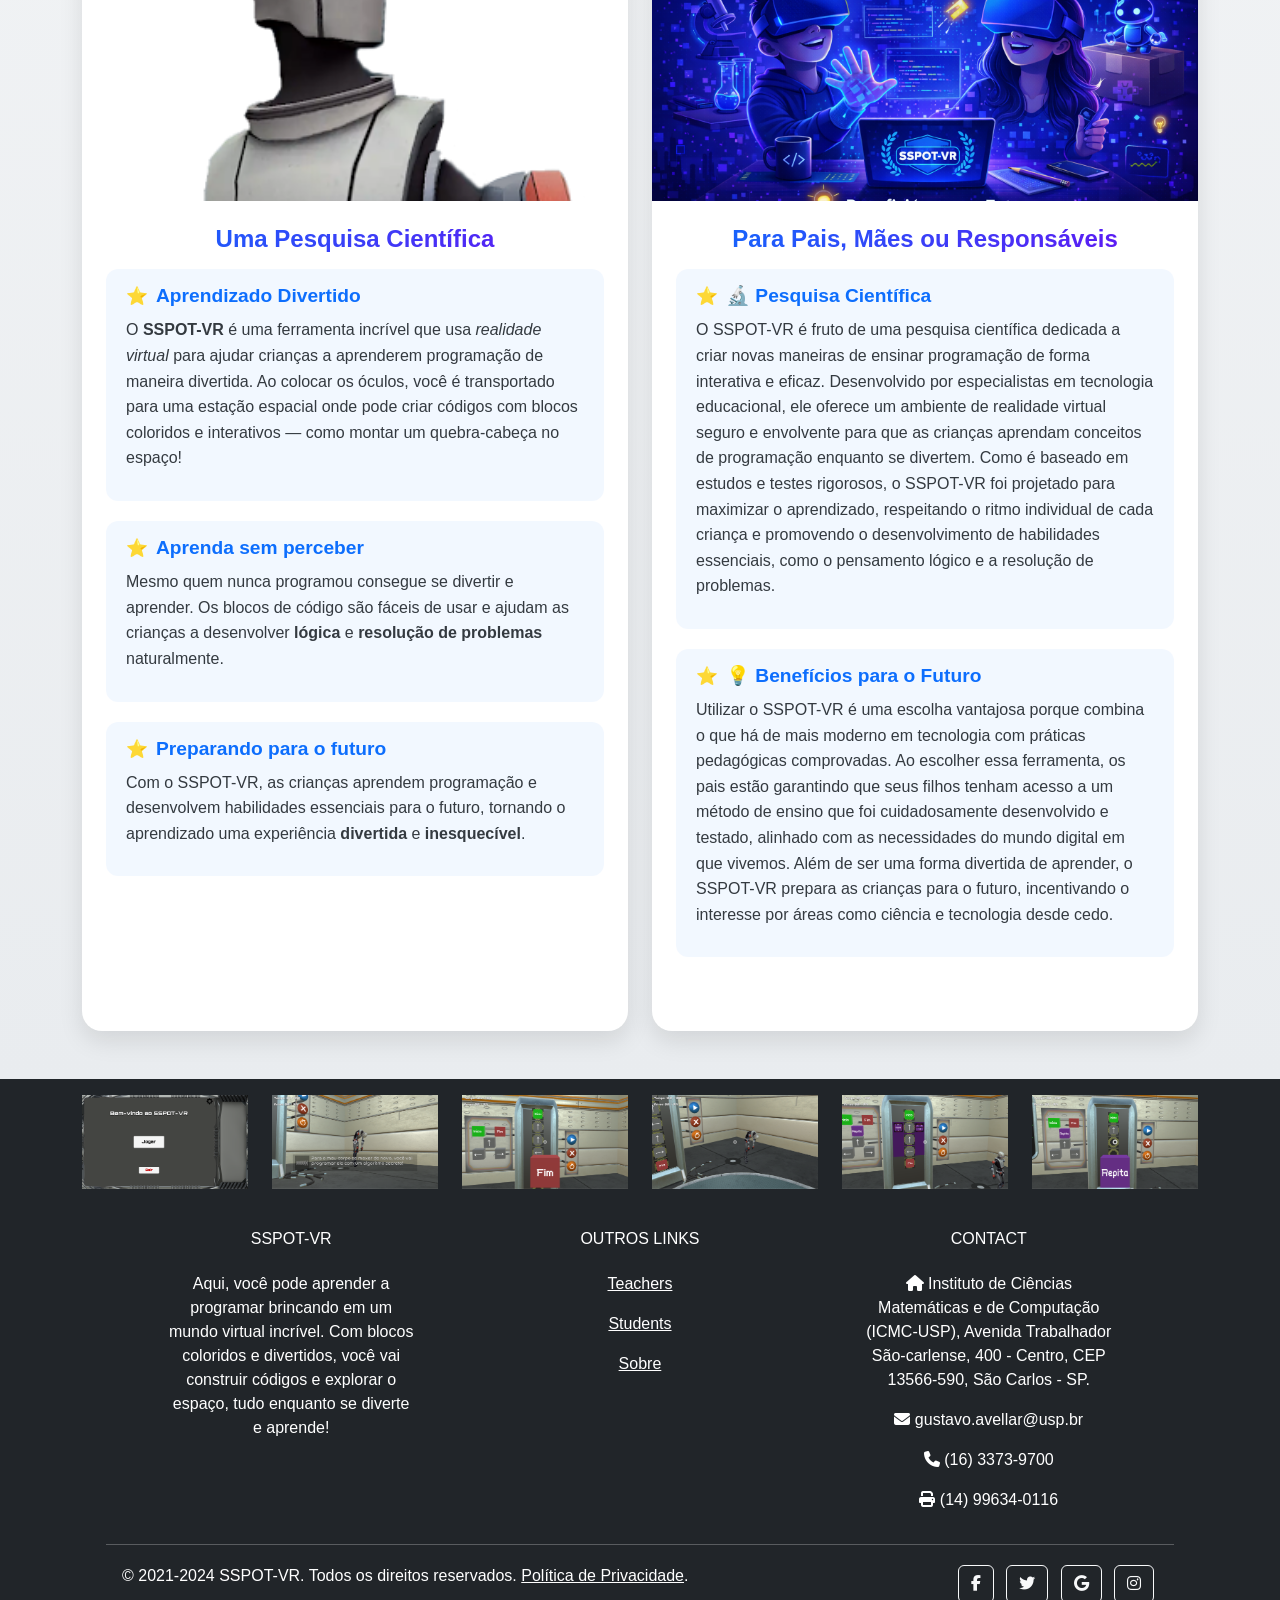
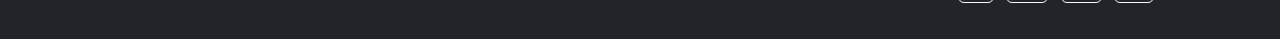
==== commit 96493099: "responsive-footer" ====
--- a/pages/about.html
+++ b/pages/about.html
@@ -1,619 +1,533 @@
 <!doctype html>
 <html lang="pt-BR">
-  <head>
-    <meta charset="UTF-8" />
-    <meta name="viewport" content="width=device-width, initial-scale=1.0" />
-    <title>Sobre</title>
-    <link rel="stylesheet" href="../assets/css/bootstrap.min.css" />
-    <!-- Bootstrap CSS -->
-    <link rel="stylesheet" href="../assets/css/themify-icons.css" />
-    <link rel="stylesheet" href="../assets/css/styles.css" />
-    <link
-      rel="stylesheet"
-      href="https://cdnjs.cloudflare.com/ajax/libs/font-awesome/6.5.0/css/all.min.css"
-    />
-
-    <link rel="icon" type="image/x-icon" href="../assets/img/icon.png" />
-  </head>
-
-  <body>
-    <!-- Navigation -->
-    <header>
-      <div class="container">
-        <nav class="navbar navbar-expand-sm custom-navbar">
-          <a href="../index.html" class="navbar-brand ps-2 fw-bold">
-            SSPOT-VR
-          </a>
-
-          <button
-            class="navbar-toggler"
-            type="button"
-            data-bs-toggle="collapse"
-            data-bs-target="#menuItems"
-          >
-            <span class="navbar-toggler-icon"></span>
-          </button>
-
-          <div class="collapse navbar-collapse" id="menuItems">
-            <ul class="navbar-nav ms-auto align-items-center">
-              <li class="nav-item">
-                <a href="../index.html" class="nav-link custom-link active"
-                  >Início</a
-                >
-              </li>
-
-              <li class="nav-item">
-                <a href="./about.html" class="nav-link custom-link">Sobre</a>
-              </li>
-
-              <li class="nav-item">
-                <a href="./students.html" class="nav-link custom-link"
-                  >Alunos</a
-                >
-              </li>
-
-              <li class="nav-item">
-                <a href="./teachers.html" class="nav-link custom-link"
-                  >Professores</a
-                >
-              </li>
-
-              <li class="nav-item ms-3">
-                <a
-                  href="https://drive.google.com/drive/folders/1_qv7LuEIKekw-QxTLRDmBszbj6aTu8xJ"
-                  class="btn btn-gradient"
-                  >Download</a
-                >
-              </li>
-
-              <li class="nav-item ms-2 mt-2 mt-sm-0">
-                <button id="themeToggleBtn" class="btn-theme">
-                  <i class="theme-icon ti ti-moon"></i>
-                </button>
-              </li>
-            </ul>
-          </div>
-        </nav>
+
+<head>
+  <meta charset="UTF-8" />
+  <meta name="viewport" content="width=device-width, initial-scale=1.0" />
+  <title>Sobre</title>
+  <link rel="stylesheet" href="../assets/css/bootstrap.min.css" />
+  <!-- Bootstrap CSS -->
+  <link rel="stylesheet" href="../assets/css/themify-icons.css" />
+  <link rel="stylesheet" href="../assets/css/styles.css" />
+  <link rel="stylesheet" href="https://cdnjs.cloudflare.com/ajax/libs/font-awesome/6.5.0/css/all.min.css" />
+
+  <link rel="icon" type="image/x-icon" href="../assets/img/icon.png" />
+</head>
+
+<body>
+  <!-- Navigation -->
+  <header>
+    <div class="container">
+      <nav class="navbar navbar-expand-sm custom-navbar">
+        <a href="../index.html" class="navbar-brand ps-2 fw-bold">
+          SSPOT-VR
+        </a>
+
+        <button class="navbar-toggler" type="button" data-bs-toggle="collapse" data-bs-target="#menuItems">
+          <span class="navbar-toggler-icon"></span>
+        </button>
+
+        <div class="collapse navbar-collapse" id="menuItems">
+          <ul class="navbar-nav ms-auto align-items-center">
+            <li class="nav-item">
+              <a href="../index.html" class="nav-link custom-link active">Início</a>
+            </li>
+
+            <li class="nav-item">
+              <a href="./about.html" class="nav-link custom-link">Sobre</a>
+            </li>
+
+            <li class="nav-item">
+              <a href="./students.html" class="nav-link custom-link">Alunos</a>
+            </li>
+
+            <li class="nav-item">
+              <a href="./teachers.html" class="nav-link custom-link">Professores</a>
+            </li>
+
+            <li class="nav-item ms-3">
+              <a href="https://drive.google.com/drive/folders/1_qv7LuEIKekw-QxTLRDmBszbj6aTu8xJ"
+                class="btn btn-gradient">Download</a>
+            </li>
+
+            <li class="nav-item ms-2 mt-2 mt-sm-0">
+              <button id="themeToggleBtn" class="btn-theme">
+                <i class="theme-icon ti ti-moon"></i>
+              </button>
+            </li>
+          </ul>
+        </div>
+      </nav>
+    </div>
+  </header>
+  <!-- Intro -->
+  <section id="intro" class="pt-3 pb-2">
+    <div class="container">
+      <!-- Play SSPOT-VR -->
+      <div class="row" id="intro-about">
+        <div class="col-12">
+          <div class="card card-vr-bg">
+            <div class="card-body no-padding">
+              <div class="row">
+                <div class="col-5"></div>
+                <div class="col-md-7 col-sm-12 text-bg">
+                  <h1 class="card-title title-font">
+                    Um Jogo em Realidade Virtual Imersiva para Aprender
+                    Programação
+                  </h1>
+                  <p class="lead-alt pt-4">
+                    Aprenda a programar com um jogo em Realidade Virtual
+                    imersiva, diretamente do seu celular ou computador agora
+                    mesmo!
+                  </p>
+                  <p class="lead-alt pt-4">
+                    Seja sozinhou ou com um amigo, explore um espaço repleto
+                    de desafios e diversão com o robô Mark, que será seu
+                    companheiro durante todo o jogo.
+                  </p>
+                  <a href="students.html" class="btn-play">
+                    Jogar agora <i class="ti ti-arrow-right"></i>
+                  </a>
+                </div>
+              </div>
+            </div>
+          </div>
+        </div>
       </div>
-    </header>
-    <!-- Intro -->
-    <section id="intro" class="pt-3 pb-2">
-      <div class="container">
-        <!-- Play SSPOT-VR -->
-        <div class="row" id="intro-about">
-          <div class="col-12">
-            <div class="card card-vr-bg">
-              <div class="card-body no-padding">
-                <div class="row">
-                  <div class="col-5"></div>
-                  <div class="col-md-7 col-sm-12 text-bg">
-                    <h1 class="card-title title-font">
-                      Um Jogo em Realidade Virtual Imersiva para Aprender
-                      Programação
-                    </h1>
-                    <p class="lead-alt pt-4">
-                      Aprenda a programar com um jogo em Realidade Virtual
-                      imersiva, diretamente do seu celular ou computador agora
-                      mesmo!
-                    </p>
-                    <p class="lead-alt pt-4">
-                      Seja sozinhou ou com um amigo, explore um espaço repleto
-                      de desafios e diversão com o robô Mark, que será seu
-                      companheiro durante todo o jogo.
-                    </p>
-                    <a href="students.html" class="btn-play">
-                      Jogar agora <i class="ti ti-arrow-right"></i>
-                    </a>
-                  </div>
-                </div>
-              </div>
-            </div>
-          </div>
-        </div>
-
-        <!-- Realities -->
-        <section id="intro" class="pt-3 pb-5">
-      <div class="container">
-        <div class="grid-cards-containers">
-          <div class="card h-100 card-tech">
-            <img src="../assets/img/mixed-reality.png" class="card-img-top" alt="Realidade Mista"
-              style="height: 280px; object-fit: cover;" />
-            <div class="card-body d-flex flex-column justify-content-between">
-              <h4 class="card-title">
-                Pensando em apoiar o desenvolvimento dos alunos
+    </div>
+  </section>
+  <!-- Realities -->
+  <section id="realities" class="pt-3 pb-5">
+    <div class="container">
+      <div class="grid-cards-containers">
+        <div class="card h-100 card-tech">
+          <img src="../assets/img/mixed-reality.png" class="card-img-top" alt="Realidade Mista"
+            style="height: 280px; object-fit: cover;" />
+          <div class="card-body d-flex flex-column justify-content-between">
+            <h4 class="card-title">
+              Pensando em apoiar o desenvolvimento dos alunos
+            </h4>
+            <p class="lead-alt">
+              criamos o SSPOT-VR, uma ferramenta educativa em realidade
+              virtual que ensina programação de forma prática e
+              envolvente. Mesmo sem experiência prévia, seus alunos
+              poderão aprender conceitos como lógica e resolução de
+              problemas, enquanto exploram um ambiente lúdico. O SSPOT-VR
+              transforma o aprendizado em uma experiência divertida,
+              garantindo que as crianças absorvam o conteúdo enquanto se
+              divertem e participam ativamente da aula.
+            </p>
+            <div class="text-center mt-3">
+            </div>
+          </div>
+        </div>
+
+        <div class="card h-100 card-tech">
+          <img src="../assets/img/virtual-reality.jpg" class="card-img-top" alt="Realidade Virtual"
+            style="height: 280px; object-fit: cover;" />
+          <div class="card-body d-flex flex-column justify-content-between">
+            <h4 class="card-title">
+              E o melhor de tudo? O SSPOT-VR é completamente gratuito!
+            </h4>
+            <p class="lead-alt">
+              Como um jogo educacional de código aberto, ele pode ser
+              baixado e utilizado sem custo algum, com todo o conteúdo
+              desenvolvido por pesquisadores do ICMC/USP disponível para
+              suas aulas. Em troca, só pedimos sua opinião e a de seus
+              alunos! Após usarem o SSPOT-VR, adoraríamos receber seu
+              feedback para que possamos continuar melhorando a ferramenta
+              e mantendo-a acessível e gratuita para todos.
+            </p>
+            <div class="text-center mt-3">
+            </div>
+          </div>
+        </div>
+
+        <div class="card h-100 card-tech">
+          <img src="../assets/img/augmented-reality.png" class="card-img-top" alt="Realidade Aumentada"
+            style="height: 280px; object-fit: cover;" />
+          <div class="card-body d-flex flex-column justify-content-between">
+            <h4 class="card-title">
+              O SSPOT-VR nasceu de uma pesquisa científica
+            </h4>
+            <p class="lead-alt">
+              focada em criar métodos interativos para o ensino de
+              programação. Desenvolvido inicialmente em 2021 por Gustavo
+              Martins Nunes Avellar durante seu mestrado, a primeira
+              versão encantou os alunos com suas fases introdutórias. Em
+              2022, Paulo André Pimenta Aragão expandiu o projeto ao
+              incluir um modo multijogador, permitindo que as aulas fossem
+              ainda mais dinâmicas, com os alunos trabalhando em duplas.
+              Em 2024, novos colaboradores se uniram ao projeto, e várias
+              atualizações já estão a caminho!
+            </p>
+            <div class="text-center mt-3">
+            </div>
+          </div>
+        </div>
+      </div>
+    </div>
+  </section>
+
+  <!-- Programming and Computational Thinking -->
+  <section id="programming" class="pt-3 pb-5">
+    <div class="container">
+      <div class="row g-4 mt-2">
+        <!-- Programming Card -->
+        <div class="col-md-6">
+          <div class="card h-100 fade-in">
+            <img src="../assets/img/programming.png" class="card-img-top" style="max-height: 310px" alt="Programação" />
+            <div class="card-body">
+              <h4 class="card-title text-center">Programação</h4>
+
+              <div class="card-content-section mt-3">
+                <h5>💻 Conversando com Computadores</h5>
+                <p class="lead-alt">
+                  Aprender programação é como aprender a falar com os
+                  computadores! Quando você aprende a programar, descobre como
+                  dar instruções para que o computador faça coisas incríveis,
+                  como criar jogos, animações e até robôs. Com a programação,
+                  você pode transformar suas ideias em realidade, fazendo com
+                  que elas ganhem vida no mundo digital.
+                </p>
+              </div>
+
+              <div class="card-content-section mt-3">
+                <h5>🧠 Criatividade e Raciocínio</h5>
+                <p class="lead-alt">
+                  Além de ser super divertido, saber programar também é muito
+                  importante. Vivemos em um mundo cheio de tecnologia, e saber
+                  como ela funciona dá superpoderes para você resolver
+                  problemas de diferentes maneiras. A programação ajuda a
+                  desenvolver o raciocínio lógico e a criatividade, porque
+                  você precisa pensar em soluções e descobrir formas de
+                  melhorar aquilo que está criando.
+                </p>
+              </div>
+
+              <div class="card-content-section mt-3">
+                <h5>🚀 Portas para o Futuro</h5>
+                <p class="lead-alt">
+                  E o mais legal? Programar pode abrir portas para muitas
+                  aventuras no futuro! Com essas habilidades, você pode se
+                  tornar um inventor, criador de jogos ou até ajudar a
+                  construir novas tecnologias que vão mudar o mundo. É como
+                  ter uma varinha mágica para transformar ideias em realidade!
+                </p>
+              </div>
+            </div>
+          </div>
+        </div>
+
+        <!-- Computational Thinking Card -->
+        <div class="col-md-6">
+          <div class="card h-100 fade-in">
+            <img src="../assets/img/computational-thinking.jpg" class="card-img-top" style="max-height: 310px"
+              alt="Pensamento Computacional" />
+            <div class="card-body">
+              <h4 class="card-title text-center">Pensamento Computacional</h4>
+
+              <div class="card-content-section mt-3">
+                <h5>🧩 Quebrando Problemas</h5>
+                <p class="lead-alt">
+                  O pensamento computacional é uma maneira especial de
+                  resolver problemas, assim como os computadores fazem! Ele
+                  ensina a dividir uma tarefa grande em partes menores, pensar
+                  em passos claros para resolver cada uma delas e depois
+                  seguir esses passos para chegar ao resultado. É como montar
+                  um quebra-cabeça, onde cada peça precisa estar no lugar
+                  certo para formar a imagem completa.
+                </p>
+              </div>
+
+              <div class="card-content-section mt-3">
+                <h5>📋 Organização e Planejamento</h5>
+                <p class="lead-alt">
+                  Aprender pensamento computacional é muito importante porque
+                  ajuda a desenvolver habilidades como organização,
+                  planejamento e resolução de problemas. Mesmo que você não
+                  esteja lidando com computadores o tempo todo, o pensamento
+                  computacional pode ser usado em várias situações do dia a
+                  dia, como criar uma receita ou planejar um jogo. Ele ensina
+                  a pensar de forma lógica e criativa ao mesmo tempo!
+                </p>
+              </div>
+
+              <div class="card-content-section mt-3">
+                <h5>⚡ Criando Soluções Eficientes</h5>
+                <p class="lead-alt">
+                  Com o pensamento computacional, você também aprende a criar
+                  soluções mais eficientes. Isso significa fazer as coisas de
+                  forma mais rápida e fácil, economizando tempo e esforço. E o
+                  melhor de tudo é que, com essa habilidade, você está se
+                  preparando para o futuro, onde a tecnologia e a programação
+                  serão cada vez mais importantes!
+                </p>
+              </div>
+            </div>
+          </div>
+        </div>
+      </div>
+    </div>
+
+    <div class="container">
+      <div class="row g-4 mt-2">
+        <!-- SSPOT-VR Research -->
+        <div class="col-md-6 col-sm-12">
+          <div class="card h-100 fade-in">
+            <div class="card-image-center">
+              <img src="../assets/img/mark copy.png" alt="Mark" class="card-img-top" style="max-height: 310px" />
+            </div>
+            <div class="card-body">
+              <h4 class="card-title text-center">Uma Pesquisa Científica</h4>
+
+              <div class="card-content-section mt-3">
+                <h5>Aprendizado Divertido</h5>
+                <p class="lead-alt">
+                  O <strong>SSPOT-VR</strong> é uma ferramenta incrível que
+                  usa <em>realidade virtual</em>
+                  para ajudar crianças a aprenderem programação de maneira
+                  divertida. Ao colocar os óculos, você é transportado para
+                  uma estação espacial onde pode criar códigos com blocos
+                  coloridos e interativos — como montar um quebra-cabeça no
+                  espaço!
+                </p>
+              </div>
+
+              <div class="card-content-section mt-3">
+                <h5>Aprenda sem perceber</h5>
+                <p class="lead-alt">
+                  Mesmo quem nunca programou consegue se divertir e aprender.
+                  Os blocos de código são fáceis de usar e ajudam as crianças
+                  a desenvolver
+                  <strong>lógica</strong> e
+                  <strong>resolução de problemas</strong> naturalmente.
+                </p>
+              </div>
+
+              <div class="card-content-section mt-3">
+                <h5>Preparando para o futuro</h5>
+                <p class="lead-alt">
+                  Com o SSPOT-VR, as crianças aprendem programação e
+                  desenvolvem habilidades essenciais para o futuro, tornando o
+                  aprendizado uma experiência <strong>divertida</strong> e
+                  <strong>inesquecível</strong>.
+                </p>
+              </div>
+            </div>
+          </div>
+        </div>
+
+        <!-- For Parents -->
+        <div class="col-md-6 col-sm-12">
+          <div class="card h-100 fade-in">
+            <div class="card-image-center">
+              <img src="../assets/img/students.PNG" alt="Crianças Aprendendo" class="card-img-top"
+                style="max-height: 310px" />
+            </div>
+            <div class="card-body">
+              <h4 class="card-title text-center">
+                Para Pais, Mães ou Responsáveis
               </h4>
-              <p class="lead-alt">
-                criamos o SSPOT-VR, uma ferramenta educativa em realidade
-                virtual que ensina programação de forma prática e
-                envolvente. Mesmo sem experiência prévia, seus alunos
-                poderão aprender conceitos como lógica e resolução de
-                problemas, enquanto exploram um ambiente lúdico. O SSPOT-VR
-                transforma o aprendizado em uma experiência divertida,
-                garantindo que as crianças absorvam o conteúdo enquanto se
-                divertem e participam ativamente da aula.
-              </p>
-              <div class="text-center mt-3">
-              </div>
-            </div>
-          </div>
-
-          <div class="card h-100 card-tech">
-            <img src="../assets/img/virtual-reality.jpg" class="card-img-top" alt="Realidade Virtual"
-              style="height: 280px; object-fit: cover;" />
-            <div class="card-body d-flex flex-column justify-content-between">
-              <h4 class="card-title">
-                E o melhor de tudo? O SSPOT-VR é completamente gratuito!
-              </h4>
-              <p class="lead-alt">
-                Como um jogo educacional de código aberto, ele pode ser
-                baixado e utilizado sem custo algum, com todo o conteúdo
-                desenvolvido por pesquisadores do ICMC/USP disponível para
-                suas aulas. Em troca, só pedimos sua opinião e a de seus
-                alunos! Após usarem o SSPOT-VR, adoraríamos receber seu
-                feedback para que possamos continuar melhorando a ferramenta
-                e mantendo-a acessível e gratuita para todos.
-              </p>
-              <div class="text-center mt-3">
-              </div>
-            </div>
-          </div>
-
-          <div class="card h-100 card-tech">
-            <img src="../assets/img/augmented-reality.png" class="card-img-top" alt="Realidade Aumentada"
-              style="height: 280px; object-fit: cover;" />
-            <div class="card-body d-flex flex-column justify-content-between">
-              <h4 class="card-title">
-                O SSPOT-VR nasceu de uma pesquisa científica
-              </h4>
-              <p class="lead-alt">
-                focada em criar métodos interativos para o ensino de
-                programação. Desenvolvido inicialmente em 2021 por Gustavo
-                Martins Nunes Avellar durante seu mestrado, a primeira
-                versão encantou os alunos com suas fases introdutórias. Em
-                2022, Paulo André Pimenta Aragão expandiu o projeto ao
-                incluir um modo multijogador, permitindo que as aulas fossem
-                ainda mais dinâmicas, com os alunos trabalhando em duplas.
-                Em 2024, novos colaboradores se uniram ao projeto, e várias
-                atualizações já estão a caminho!
-              </p>
-              <div class="text-center mt-3">
+
+              <div class="card-content-section mt-3">
+                <h5>🔬 Pesquisa Científica</h5>
+                <p class="lead-alt">
+                  O SSPOT-VR é fruto de uma pesquisa científica dedicada a
+                  criar novas maneiras de ensinar programação de forma
+                  interativa e eficaz. Desenvolvido por especialistas em
+                  tecnologia educacional, ele oferece um ambiente de realidade
+                  virtual seguro e envolvente para que as crianças aprendam
+                  conceitos de programação enquanto se divertem. Como é
+                  baseado em estudos e testes rigorosos, o SSPOT-VR foi
+                  projetado para maximizar o aprendizado, respeitando o ritmo
+                  individual de cada criança e promovendo o desenvolvimento de
+                  habilidades essenciais, como o pensamento lógico e a
+                  resolução de problemas.
+                </p>
+              </div>
+
+              <div class="card-content-section mt-3">
+                <h5>💡 Benefícios para o Futuro</h5>
+                <p class="lead-alt">
+                  Utilizar o SSPOT-VR é uma escolha vantajosa porque combina o
+                  que há de mais moderno em tecnologia com práticas
+                  pedagógicas comprovadas. Ao escolher essa ferramenta, os
+                  pais estão garantindo que seus filhos tenham acesso a um
+                  método de ensino que foi cuidadosamente desenvolvido e
+                  testado, alinhado com as necessidades do mundo digital em
+                  que vivemos. Além de ser uma forma divertida de aprender, o
+                  SSPOT-VR prepara as crianças para o futuro, incentivando o
+                  interesse por áreas como ciência e tecnologia desde cedo.
+                </p>
               </div>
             </div>
           </div>
         </div>
       </div>
-    </section>
-
-    <!-- Programming and Computational Thinking -->
-    <section id="programming" class="pt-3 pb-5">
-      <div class="container">
-        <div class="row g-4 mt-2">
-          <!-- Programming Card -->
-          <div class="col-md-6">
-            <div class="card h-100 fade-in">
-              <img
-                src="../assets/img/programming.png"
-                class="card-img-top"
-                style="max-height: 310px"
-                alt="Programação"
-              />
-              <div class="card-body">
-                <h4 class="card-title text-center">Programação</h4>
-
-                <div class="card-content-section mt-3">
-                  <h5>💻 Conversando com Computadores</h5>
-                  <p class="lead-alt">
-                    Aprender programação é como aprender a falar com os
-                    computadores! Quando você aprende a programar, descobre como
-                    dar instruções para que o computador faça coisas incríveis,
-                    como criar jogos, animações e até robôs. Com a programação,
-                    você pode transformar suas ideias em realidade, fazendo com
-                    que elas ganhem vida no mundo digital.
-                  </p>
-                </div>
-
-                <div class="card-content-section mt-3">
-                  <h5>🧠 Criatividade e Raciocínio</h5>
-                  <p class="lead-alt">
-                    Além de ser super divertido, saber programar também é muito
-                    importante. Vivemos em um mundo cheio de tecnologia, e saber
-                    como ela funciona dá superpoderes para você resolver
-                    problemas de diferentes maneiras. A programação ajuda a
-                    desenvolver o raciocínio lógico e a criatividade, porque
-                    você precisa pensar em soluções e descobrir formas de
-                    melhorar aquilo que está criando.
-                  </p>
-                </div>
-
-                <div class="card-content-section mt-3">
-                  <h5>🚀 Portas para o Futuro</h5>
-                  <p class="lead-alt">
-                    E o mais legal? Programar pode abrir portas para muitas
-                    aventuras no futuro! Com essas habilidades, você pode se
-                    tornar um inventor, criador de jogos ou até ajudar a
-                    construir novas tecnologias que vão mudar o mundo. É como
-                    ter uma varinha mágica para transformar ideias em realidade!
-                  </p>
-                </div>
-              </div>
-            </div>
-          </div>
-
-          <!-- Computational Thinking Card -->
-          <div class="col-md-6">
-            <div class="card h-100 fade-in">
-              <img
-                src="../assets/img/computational-thinking.jpg"
-                class="card-img-top"
-                style="max-height: 310px"
-                alt="Pensamento Computacional"
-              />
-              <div class="card-body">
-                <h4 class="card-title text-center">Pensamento Computacional</h4>
-
-                <div class="card-content-section mt-3">
-                  <h5>🧩 Quebrando Problemas</h5>
-                  <p class="lead-alt">
-                    O pensamento computacional é uma maneira especial de
-                    resolver problemas, assim como os computadores fazem! Ele
-                    ensina a dividir uma tarefa grande em partes menores, pensar
-                    em passos claros para resolver cada uma delas e depois
-                    seguir esses passos para chegar ao resultado. É como montar
-                    um quebra-cabeça, onde cada peça precisa estar no lugar
-                    certo para formar a imagem completa.
-                  </p>
-                </div>
-
-                <div class="card-content-section mt-3">
-                  <h5>📋 Organização e Planejamento</h5>
-                  <p class="lead-alt">
-                    Aprender pensamento computacional é muito importante porque
-                    ajuda a desenvolver habilidades como organização,
-                    planejamento e resolução de problemas. Mesmo que você não
-                    esteja lidando com computadores o tempo todo, o pensamento
-                    computacional pode ser usado em várias situações do dia a
-                    dia, como criar uma receita ou planejar um jogo. Ele ensina
-                    a pensar de forma lógica e criativa ao mesmo tempo!
-                  </p>
-                </div>
-
-                <div class="card-content-section mt-3">
-                  <h5>⚡ Criando Soluções Eficientes</h5>
-                  <p class="lead-alt">
-                    Com o pensamento computacional, você também aprende a criar
-                    soluções mais eficientes. Isso significa fazer as coisas de
-                    forma mais rápida e fácil, economizando tempo e esforço. E o
-                    melhor de tudo é que, com essa habilidade, você está se
-                    preparando para o futuro, onde a tecnologia e a programação
-                    serão cada vez mais importantes!
-                  </p>
-                </div>
-              </div>
-            </div>
-          </div>
-        </div>
+    </div>
+  </section>
+  <!-- Footer -->
+  <footer class="bg-dark text-white text-center py-3">
+    <div class="container">
+      <section class="">
+        <div class="row">
+          <div class="col-lg-2 col-md-12 mb-4 mb-md-0">
+            <div class="bg-image hover-overlay ripple shadow-1-strong rounded" data-ripple-color="light">
+              <img src="../assets/img/1 - menu ui.png" class="w-100 img-click" />
+              <a href="#!">
+                <div class="mask" style="background-color: rgba(251, 251, 251, 0.2)"></div>
+              </a>
+            </div>
+          </div>
+          <div class="col-lg-2 col-md-12 mb-4 mb-md-0">
+            <div class="bg-image hover-overlay ripple shadow-1-strong rounded" data-ripple-color="light">
+              <img src="../assets/img/2 - primeiro desafio.png" class="w-100 img-click" />
+              <a href="#!">
+                <div class="mask" style="background-color: rgba(251, 251, 251, 0.2)"></div>
+              </a>
+            </div>
+          </div>
+          <div class="col-lg-2 col-md-12 mb-4 mb-md-0">
+            <div class="bg-image hover-overlay ripple shadow-1-strong rounded" data-ripple-color="light">
+              <img src="../assets/img/3 - algoritmo no computador.png" class="w-100 img-click" />
+              <a href="#!">
+                <div class="mask" style="background-color: rgba(251, 251, 251, 0.2)"></div>
+              </a>
+            </div>
+          </div>
+          <div class="col-lg-2 col-md-12 mb-4 mb-md-0">
+            <div class="bg-image hover-overlay ripple shadow-1-strong rounded" data-ripple-color="light">
+              <img src="../assets/img/4 - mark travado.png" class="w-100 img-click" />
+              <a href="#!">
+                <div class="mask" style="background-color: rgba(251, 251, 251, 0.2)"></div>
+              </a>
+            </div>
+          </div>
+          <div class="col-lg-2 col-md-12 mb-4 mb-md-0">
+            <div class="bg-image hover-overlay ripple shadow-1-strong rounded" data-ripple-color="light">
+              <img src="../assets/img/5 - comando de repetição.png" class="w-100 img-click" />
+              <a href="#!">
+                <div class="mask" style="background-color: rgba(251, 251, 251, 0.2)"></div>
+              </a>
+            </div>
+          </div>
+          <div class="col-lg-2 col-md-12 mb-4 mb-md-0">
+            <div class="bg-image hover-overlay ripple shadow-1-strong rounded" data-ripple-color="light">
+              <img src="../assets/img/6 - comando de repetição 2.png" class="w-100 img-click" />
+              <a href="#!">
+                <div class="mask" style="background-color: rgba(251, 251, 251, 0.2)"></div>
+              </a>
+            </div>
+          </div>
+        </div>
+      </section>
+      <div class="p-4 pb-0">
+        <!-- Section: Links -->
+        <section class="">
+          <!--Grid row-->
+          <div class="row">
+            <!-- Grid column -->
+            <div class="col-md-3 col-lg-3 col-xl-3 mx-auto mt-3">
+              <h6 class="text-uppercase mb-4 font-weight-bold">SSPOT-VR</h6>
+              <p>
+                Aqui, você pode aprender a programar brincando em um mundo
+                virtual incrível. Com blocos coloridos e divertidos, você vai
+                construir códigos e explorar o espaço, tudo enquanto se
+                diverte e aprende!
+              </p>
+            </div>
+            <!-- Grid column -->
+
+            <hr class="w-100 clearfix d-md-none" />
+
+            <hr class="w-100 clearfix d-md-none" />
+
+            <!-- Grid column -->
+            <div class="col-md-3 col-lg-2 col-xl-2 mx-auto mt-3">
+              <h6 class="text-uppercase mb-4 font-weight-bold">
+                Outros Links
+              </h6>
+              <p>
+                <a class="text-white" href="./teachers.html">Teachers</a>
+              </p>
+              <p>
+                <a class="text-white" href="./students.html">Students</a>
+              </p>
+              <p>
+                <a class="text-white" href="./about.html">Sobre</a>
+              </p>
+            </div>
+
+            <!-- Grid column -->
+            <hr class="w-100 clearfix d-md-none" />
+
+            <!-- Grid column -->
+            <div class="col-md-4 col-lg-3 col-xl-3 mx-auto mt-3">
+              <h6 class="text-uppercase mb-4 font-weight-bold">Contact</h6>
+              <p>
+                <i class="fas fa-home mr-3"></i> Instituto de Ciências
+                Matemáticas e de Computação (ICMC-USP), Avenida Trabalhador
+                São-carlense, 400 - Centro, CEP 13566-590, São Carlos - SP.
+              </p>
+              <p>
+                <i class="fas fa-envelope mr-3"></i> gustavo.avellar@usp.br
+              </p>
+              <p><i class="fas fa-phone mr-3"></i> (16) 3373-9700</p>
+              <p><i class="fas fa-print mr-3"></i> (14) 99634-0116</p>
+            </div>
+            <!-- Grid column -->
+          </div>
+          <!--Grid row-->
+        </section>
+        <!-- Section: Links -->
+
+        <hr class="my-3" />
+
+        <!-- Section: Copyright -->
+        <section class="p-3 pt-0">
+          <div class="row d-flex align-items-center">
+            <!-- Grid column -->
+            <div class="col-md-7 col-lg-8 text-center text-md-start">
+              <!-- Copyright -->
+              <p>
+                &copy; 2021-2024 SSPOT-VR. Todos os direitos reservados.
+                <a href="privacy.html" class="text-white">Política de Privacidade</a>.
+              </p>
+
+              <!-- Copyright -->
+            </div>
+            <!-- Grid column -->
+
+            <!-- Grid column -->
+            <div class="col-md-5 col-lg-4 ml-lg-0 text-center text-md-end">
+              <!-- Facebook -->
+              <a class="btn btn-outline-light btn-floating m-1" role="button"><i class="fab fa-facebook-f"></i></a>
+
+              <!-- Twitter -->
+              <a class="btn btn-outline-light btn-floating m-1" role="button"><i class="fab fa-twitter"></i></a>
+
+              <!-- Google -->
+              <a class="btn btn-outline-light btn-floating m-1" role="button"><i class="fab fa-google"></i></a>
+
+              <!-- Instagram -->
+              <a class="btn btn-outline-light btn-floating m-1" role="button"><i class="fab fa-instagram"></i></a>
+            </div>
+            <!-- Grid column -->
+          </div>
+        </section>
+        <!-- Section: Copyright -->
       </div>
-
-      <div class="container">
-        <div class="row g-4 mt-2">
-          <!-- SSPOT-VR Research -->
-          <div class="col-md-6 col-sm-12">
-            <div class="card h-100 fade-in">
-              <div class="card-image-center">
-                <img
-                  src="../assets/img/mark copy.png"
-                  alt="Mark"
-                  class="card-img-top"
-                  style="max-height: 310px"
-                />
-              </div>
-              <div class="card-body">
-                <h4 class="card-title text-center">Uma Pesquisa Científica</h4>
-
-                <div class="card-content-section mt-3">
-                  <h5>Aprendizado Divertido</h5>
-                  <p class="lead-alt">
-                    O <strong>SSPOT-VR</strong> é uma ferramenta incrível que
-                    usa <em>realidade virtual</em>
-                    para ajudar crianças a aprenderem programação de maneira
-                    divertida. Ao colocar os óculos, você é transportado para
-                    uma estação espacial onde pode criar códigos com blocos
-                    coloridos e interativos — como montar um quebra-cabeça no
-                    espaço!
-                  </p>
-                </div>
-
-                <div class="card-content-section mt-3">
-                  <h5>Aprenda sem perceber</h5>
-                  <p class="lead-alt">
-                    Mesmo quem nunca programou consegue se divertir e aprender.
-                    Os blocos de código são fáceis de usar e ajudam as crianças
-                    a desenvolver
-                    <strong>lógica</strong> e
-                    <strong>resolução de problemas</strong> naturalmente.
-                  </p>
-                </div>
-
-                <div class="card-content-section mt-3">
-                  <h5>Preparando para o futuro</h5>
-                  <p class="lead-alt">
-                    Com o SSPOT-VR, as crianças aprendem programação e
-                    desenvolvem habilidades essenciais para o futuro, tornando o
-                    aprendizado uma experiência <strong>divertida</strong> e
-                    <strong>inesquecível</strong>.
-                  </p>
-                </div>
-              </div>
-            </div>
-          </div>
-
-          <!-- For Parents -->
-          <div class="col-md-6 col-sm-12">
-            <div class="card h-100 fade-in">
-              <div class="card-image-center">
-                <img
-                  src="../assets/img/students.PNG"
-                  alt="Crianças Aprendendo"
-                  class="card-img-top"
-                  style="max-height: 310px"
-                />
-              </div>
-              <div class="card-body">
-                <h4 class="card-title text-center">
-                  Para Pais, Mães ou Responsáveis
-                </h4>
-
-                <div class="card-content-section mt-3">
-                  <h5>🔬 Pesquisa Científica</h5>
-                  <p class="lead-alt">
-                    O SSPOT-VR é fruto de uma pesquisa científica dedicada a
-                    criar novas maneiras de ensinar programação de forma
-                    interativa e eficaz. Desenvolvido por especialistas em
-                    tecnologia educacional, ele oferece um ambiente de realidade
-                    virtual seguro e envolvente para que as crianças aprendam
-                    conceitos de programação enquanto se divertem. Como é
-                    baseado em estudos e testes rigorosos, o SSPOT-VR foi
-                    projetado para maximizar o aprendizado, respeitando o ritmo
-                    individual de cada criança e promovendo o desenvolvimento de
-                    habilidades essenciais, como o pensamento lógico e a
-                    resolução de problemas.
-                  </p>
-                </div>
-
-                <div class="card-content-section mt-3">
-                  <h5>💡 Benefícios para o Futuro</h5>
-                  <p class="lead-alt">
-                    Utilizar o SSPOT-VR é uma escolha vantajosa porque combina o
-                    que há de mais moderno em tecnologia com práticas
-                    pedagógicas comprovadas. Ao escolher essa ferramenta, os
-                    pais estão garantindo que seus filhos tenham acesso a um
-                    método de ensino que foi cuidadosamente desenvolvido e
-                    testado, alinhado com as necessidades do mundo digital em
-                    que vivemos. Além de ser uma forma divertida de aprender, o
-                    SSPOT-VR prepara as crianças para o futuro, incentivando o
-                    interesse por áreas como ciência e tecnologia desde cedo.
-                  </p>
-                </div>
-              </div>
-            </div>
-          </div>
-        </div>
-      </div>
-    </section>
-    <!-- Footer -->
-    <footer class="bg-dark text-white text-center py-3">
-      <div class="container">
-       <section class="">
-          <div class="row">
-            <div class="col-lg-2 col-md-12 mb-4 mb-md-0">
-              <div
-                class="bg-image hover-overlay ripple shadow-1-strong rounded"
-                data-ripple-color="light"
-              >
-                <img src="../assets/img/1 - menu ui.png" class="w-100" />
-                <a href="#!">
-                  <div
-                    class="mask"
-                    style="background-color: rgba(251, 251, 251, 0.2)"
-                  ></div>
-                </a>
-              </div>
-            </div>
-            <div class="col-lg-2 col-md-12 mb-4 mb-md-0">
-              <div
-                class="bg-image hover-overlay ripple shadow-1-strong rounded"
-                data-ripple-color="light"
-              >
-                <img
-                  src="../assets/img/2 - primeiro desafio.png"
-                  class="w-100"
-                />
-                <a href="#!">
-                  <div
-                    class="mask"
-                    style="background-color: rgba(251, 251, 251, 0.2)"
-                  ></div>
-                </a>
-              </div>
-            </div>
-            <div class="col-lg-2 col-md-12 mb-4 mb-md-0">
-              <div
-                class="bg-image hover-overlay ripple shadow-1-strong rounded"
-                data-ripple-color="light"
-              >
-                <img
-                  src="../assets/img/3 - algoritmo no computador.png"
-                  class="w-100"
-                />
-                <a href="#!">
-                  <div
-                    class="mask"
-                    style="background-color: rgba(251, 251, 251, 0.2)"
-                  ></div>
-                </a>
-              </div>
-            </div>
-            <div class="col-lg-2 col-md-12 mb-4 mb-md-0">
-              <div
-                class="bg-image hover-overlay ripple shadow-1-strong rounded"
-                data-ripple-color="light"
-              >
-                <img src="../assets/img/4 - mark travado.png" class="w-100" />
-                <a href="#!">
-                  <div
-                    class="mask"
-                    style="background-color: rgba(251, 251, 251, 0.2)"
-                  ></div>
-                </a>
-              </div>
-            </div>
-            <div class="col-lg-2 col-md-12 mb-4 mb-md-0">
-              <div
-                class="bg-image hover-overlay ripple shadow-1-strong rounded"
-                data-ripple-color="light"
-              >
-                <img
-                  src="../assets/img/5 - comando de repetição.png"
-                  class="w-100"
-                />
-                <a href="#!">
-                  <div
-                    class="mask"
-                    style="background-color: rgba(251, 251, 251, 0.2)"
-                  ></div>
-                </a>
-              </div>
-            </div>
-            <div class="col-lg-2 col-md-12 mb-4 mb-md-0">
-              <div
-                class="bg-image hover-overlay ripple shadow-1-strong rounded"
-                data-ripple-color="light"
-              >
-                <img
-                  src="../assets/img/6 - comando de repetição 2.png"
-                  class="w-100"
-                />
-                <a href="#!">
-                  <div
-                    class="mask"
-                    style="background-color: rgba(251, 251, 251, 0.2)"
-                  ></div>
-                </a>
-              </div>
-            </div>
-          </div>
-        </section>
-        <div class="p-4 pb-0">
-          <!-- Section: Links -->
-          <section class="">
-            <!--Grid row-->
-            <div class="row">
-              <!-- Grid column -->
-              <div class="col-md-3 col-lg-3 col-xl-3 mx-auto mt-3">
-                <h6 class="text-uppercase mb-4 font-weight-bold">SSPOT-VR</h6>
-                <p>
-                  Aqui, você pode aprender a programar brincando em um mundo
-                  virtual incrível. Com blocos coloridos e divertidos, você vai
-                  construir códigos e explorar o espaço, tudo enquanto se
-                  diverte e aprende!
-                </p>
-              </div>
-              <!-- Grid column -->
-
-              <hr class="w-100 clearfix d-md-none" />
-
-              <hr class="w-100 clearfix d-md-none" />
-
-              <!-- Grid column -->
-              <div class="col-md-3 col-lg-2 col-xl-2 mx-auto mt-3">
-                <h6 class="text-uppercase mb-4 font-weight-bold">
-                  Outros Links
-                </h6>
-                <p>
-                  <a class="text-white" href="./teachers.html">Teachers</a>
-                </p>
-                <p>
-                  <a class="text-white" href="./students.html">Students</a>
-                </p>
-                <p>
-                  <a class="text-white" href="./about.html">Sobre</a>
-                </p>
-              </div>
-
-              <!-- Grid column -->
-              <hr class="w-100 clearfix d-md-none" />
-
-              <!-- Grid column -->
-              <div class="col-md-4 col-lg-3 col-xl-3 mx-auto mt-3">
-                <h6 class="text-uppercase mb-4 font-weight-bold">Contact</h6>
-                <p>
-                  <i class="fas fa-home mr-3"></i> Instituto de Ciências
-                  Matemáticas e de Computação (ICMC-USP), Avenida Trabalhador
-                  São-carlense, 400 - Centro, CEP 13566-590, São Carlos - SP.
-                </p>
-                <p>
-                  <i class="fas fa-envelope mr-3"></i> gustavo.avellar@usp.br
-                </p>
-                <p><i class="fas fa-phone mr-3"></i> (16) 3373-9700</p>
-                <p><i class="fas fa-print mr-3"></i> (14) 99634-0116</p>
-              </div>
-              <!-- Grid column -->
-            </div>
-            <!--Grid row-->
-          </section>
-          <!-- Section: Links -->
-
-          <hr class="my-3" />
-
-          <!-- Section: Copyright -->
-          <section class="p-3 pt-0">
-            <div class="row d-flex align-items-center">
-              <!-- Grid column -->
-              <div class="col-md-7 col-lg-8 text-center text-md-start">
-                <!-- Copyright -->
-                <p>
-                  &copy; 2021-2024 SSPOT-VR. Todos os direitos reservados.
-                  <a href="privacy.html" class="text-white"
-                    >Política de Privacidade</a
-                  >.
-                </p>
-
-                <!-- Copyright -->
-              </div>
-              <!-- Grid column -->
-
-              <!-- Grid column -->
-              <div class="col-md-5 col-lg-4 ml-lg-0 text-center text-md-end">
-                <!-- Facebook -->
-                <a class="btn btn-outline-light btn-floating m-1" role="button"
-                  ><i class="fab fa-facebook-f"></i
-                ></a>
-
-                <!-- Twitter -->
-                <a class="btn btn-outline-light btn-floating m-1" role="button"
-                  ><i class="fab fa-twitter"></i
-                ></a>
-
-                <!-- Google -->
-                <a class="btn btn-outline-light btn-floating m-1" role="button"
-                  ><i class="fab fa-google"></i
-                ></a>
-
-                <!-- Instagram -->
-                <a class="btn btn-outline-light btn-floating m-1" role="button"
-                  ><i class="fab fa-instagram"></i
-                ></a>
-              </div>
-              <!-- Grid column -->
-            </div>
-          </section>
-          <!-- Section: Copyright -->
-        </div>
-      </div>
-    </footer>
-
-    <!-- Bootstrap JS -->
-    <script src="../assets/js/bootstrap.bundle.min.js"></script>
-    <script src="../assets/js/main.js"></script>
-  </body>
-</html>
+    </div>
+  </footer>
+  <!-- Modal da imagem -->
+  <div id="imageModal" class="modal">
+    <span class="close">&times;</span>
+    <img class="modal-content" id="modalImg" />
+  </div>
+  <!-- Bootstrap JS -->
+  <script src="../assets/js/bootstrap.bundle.min.js"></script>
+  <script src="../assets/js/main.js"></script>
+</body>
+
+</html>
--- a/assets/css/styles.css
+++ b/assets/css/styles.css
@@ -1145,7 +1145,62 @@
 body.dark-theme .btn-cta:hover{
   box-shadow: 0 5px 5px rgba(255, 193, 7, 0.7)
 }
-
+/* modal imgs do footer */
+.modal {
+  display: none;
+  position: fixed;
+  z-index: 9999;
+  padding: 20px;
+  left: 0;
+  top: 0;
+  width: 100%;
+  height: 100%;
+  background-color: rgba(0,0,0,0.95);
+  justify-content: center;
+  align-items: center;
+}
+
+.modal-content {
+  max-width: 95%;
+  max-height: 85%;
+  border-radius: 12px;
+  object-fit: contain;
+  animation: zoomIn 0.3s ease;
+}
+
+@keyframes zoomIn {
+  from {
+    transform: scale(0.7);
+    opacity: 0;
+  }
+  to {
+    transform: scale(1);
+    opacity: 1;
+  }
+}
+
+.close {
+  position: absolute;
+  top: 15px;
+  right: 20px;
+  color: white;
+  font-size: 35px;
+  font-weight: bold;
+  cursor: pointer;
+}
+
+@media (max-width: 768px) {
+  .modal-content {
+    max-width: 100%;
+    max-height: 75%;
+  }
+
+  .close {
+    font-size: 30px;
+    top: 10px;
+    right: 15px;
+  }
+}
 
 /* ==================== GRID LAYOUT (SSPOT) ==================== */
 .sspot-text {
